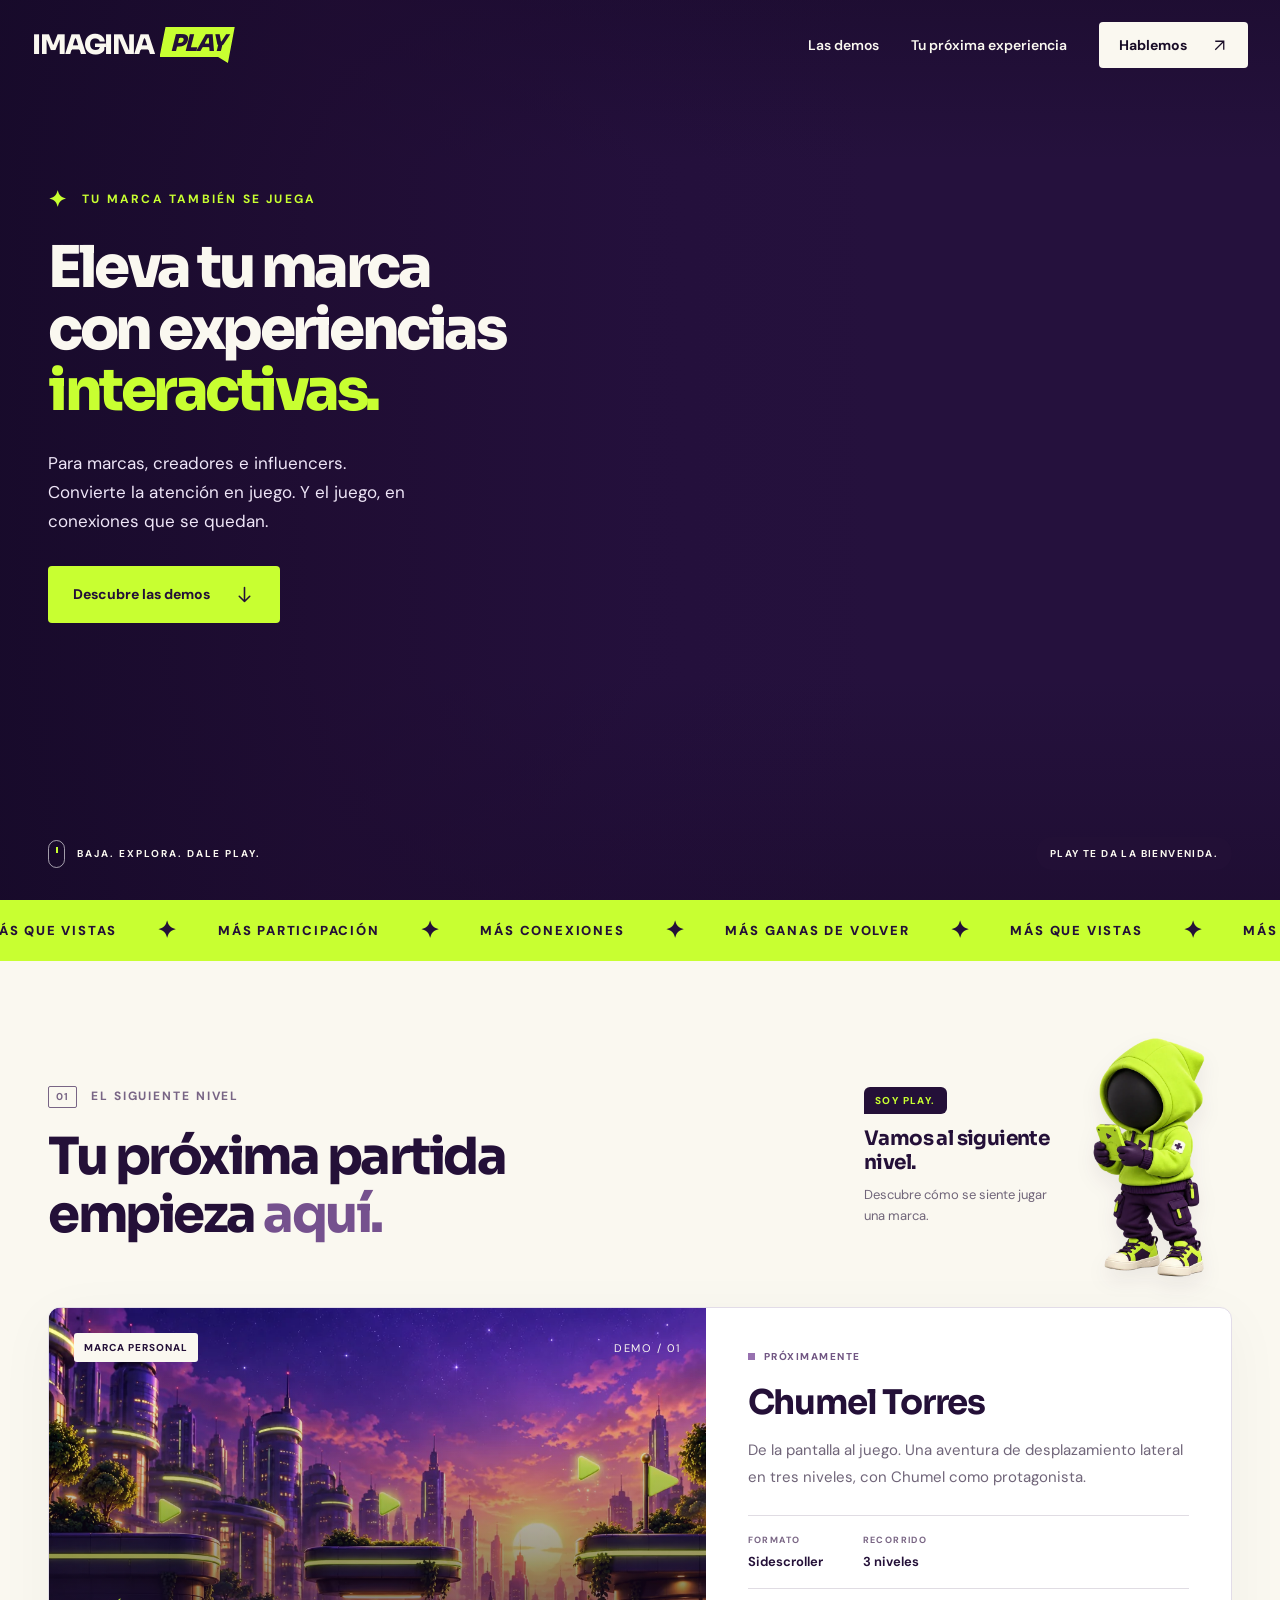
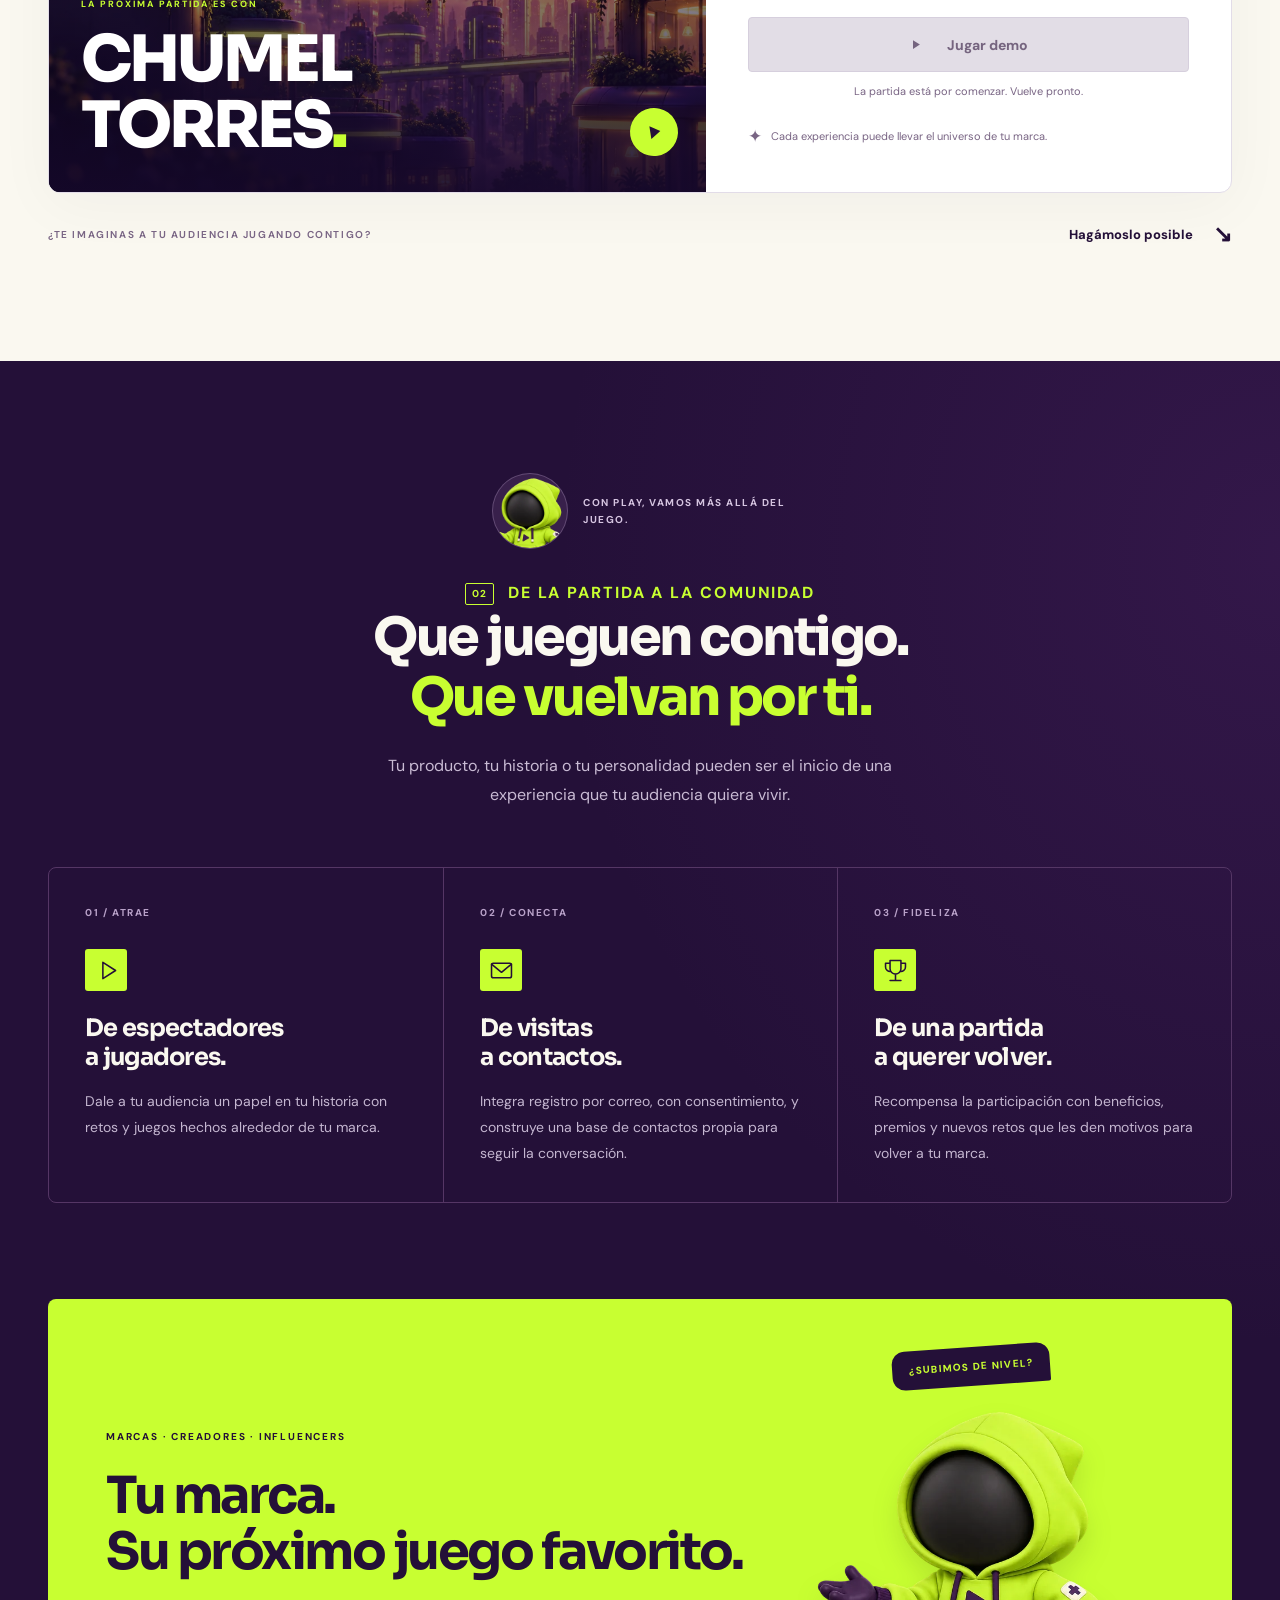
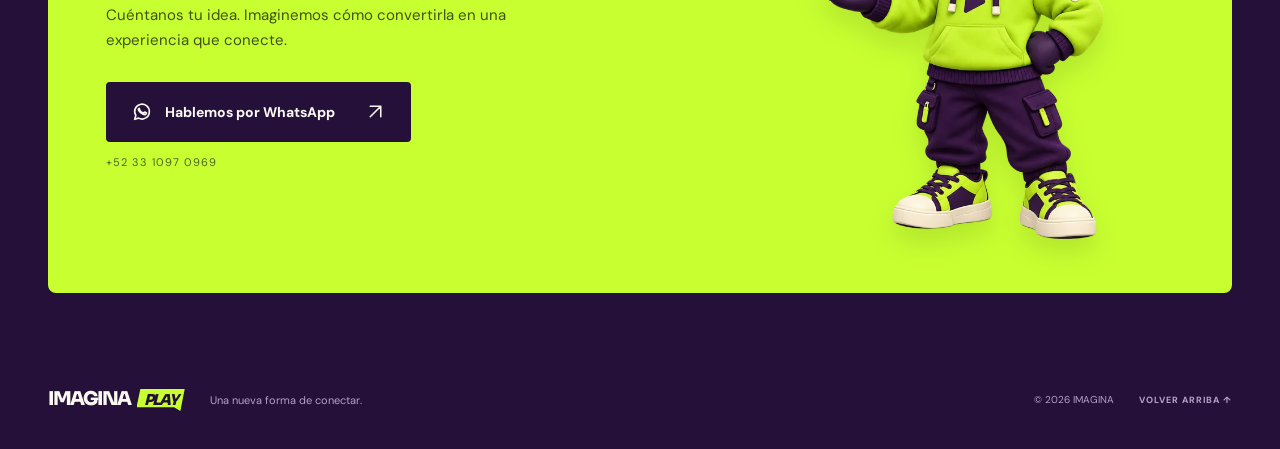
==== index.html @ 3ae501b5 "Publicar landing de IMAGINA PLAY con Play Publica la landing responsive con Play, portada 3D, demo d" ====
<!doctype html>
<html lang="es-MX">
<head>
  <meta charset="utf-8"><meta name="viewport" content="width=device-width, initial-scale=1">
  <meta name="theme-color" content="#241038">
  <meta name="description" content="Eleva tu marca con experiencias interactivas. Videojuegos para marcas, creadores e influencers que convierten la atención en participación y comunidad.">
  <meta property="og:title" content="IMAGINA PLAY — Tu marca también se juega">
  <meta property="og:description" content="Experiencias interactivas para marcas, creadores e influencers. Descubre las demos y lleva tu próxima idea al juego.">
  <meta property="og:type" content="website"><meta property="og:url" content="https://imagina-play.github.io/">
  <meta property="og:locale" content="es_MX"><meta property="og:site_name" content="IMAGINA PLAY">
  <meta property="og:image" content="https://imagina-play.github.io/assets/share-play.jpg">
  <meta property="og:image:width" content="1200"><meta property="og:image:height" content="675">
  <meta property="og:image:alt" content="Play te da la bienvenida a IMAGINA PLAY, bajo una consola gigante en una ciudad de formas suaves.">
  <meta name="twitter:card" content="summary_large_image">
  <title>IMAGINA PLAY — Experiencias que conectan</title>
  <link rel="icon" type="image/svg+xml" href="assets/favicon.svg">
  <link rel="stylesheet" href="styles.css">
  <link rel="stylesheet" href="play.css">
  <script src="site-config.js" defer></script><script src="script.js" defer></script>
</head>
<body>
  <a class="skip-link" href="#contenido">Saltar al contenido</a>
  <header class="site-header"><div class="nav-shell">
    <a class="brand" href="#inicio" aria-label="Imagina Play, inicio"><span class="brand-name">IMAGINA</span><span class="brand-play">PLAY</span></a>
    <nav class="desktop-nav" aria-label="Navegación principal"><a href="#demos">Las demos</a><a href="#conexion">Tu próxima experiencia</a></nav>
    <a class="nav-contact whatsapp-link" href="https://wa.me/523310970969" target="_blank" rel="noopener noreferrer">Hablemos <svg viewBox="0 0 24 24" aria-hidden="true"><path d="M6 18 18 6M6 6h12v12"/></svg></a>
    <button class="menu-toggle" aria-label="Abrir menú" aria-expanded="false" aria-controls="mobile-nav"><span></span><span></span></button>
  </div><nav class="mobile-nav" id="mobile-nav" aria-label="Navegación móvil" hidden><a href="#demos">Las demos</a><a href="#conexion">Tu próxima experiencia</a><a class="whatsapp-link" href="https://wa.me/523310970969" target="_blank" rel="noopener noreferrer">Escríbenos por WhatsApp ↗</a></nav></header>
  <main id="contenido">
    <section class="hero" id="inicio" aria-labelledby="hero-title">
      <picture class="hero-art"><source media="(max-width: 600px)" srcset="assets/hero-play-mobile.webp"><img src="assets/hero-play.webp" alt="Play, la mascota de capucha lima y rostro negro mate, te recibe bajo una consola gigante en una ciudad futurista de formas suaves." width="1672" height="941" fetchpriority="high" decoding="async"></picture><div class="hero-shade"></div>
      <div class="hero-content page-width"><p class="eyebrow hero-eyebrow"><span aria-hidden="true">✦</span> TU MARCA TAMBIÉN SE JUEGA</p><h1 id="hero-title">Eleva tu marca <br> con experiencias <br> <span>interactivas.</span></h1><p class="hero-copy">Para marcas, creadores e influencers. <br> Convierte la atención en juego. Y el juego, en conexiones que se quedan.</p><a class="button button-lime" href="#demos">Descubre las demos <svg viewBox="0 0 24 24" aria-hidden="true"><path d="M12 4v16m-6-6 6 6 6-6"/></svg></a></div>
      <div class="hero-bottom page-width"><a class="scroll-cue" href="#demos"><span class="scroll-track" aria-hidden="true"><i></i></span> BAJA. EXPLORA. DALE PLAY.</a><span class="hero-coordinate">PLAY TE DA LA BIENVENIDA.</span></div>
    </section>
    <div class="marquee-strip" aria-hidden="true"><div>MÁS QUE VISTAS <span>✦</span> MÁS PARTICIPACIÓN <span>✦</span> MÁS CONEXIONES <span>✦</span> MÁS GANAS DE VOLVER <span>✦</span> MÁS QUE VISTAS <span>✦</span> MÁS PARTICIPACIÓN</div></div>
    <section class="demos-section section-pad" id="demos" aria-labelledby="demos-title"><div class="page-width">
      <div class="section-intro"><div><p class="eyebrow"><span class="section-number">01</span> EL SIGUIENTE NIVEL</p><h2 id="demos-title">Tu próxima partida<br> empieza <em>aquí.</em></h2></div><div class="play-demo-guide"><div class="play-guide-copy"><span class="play-signature">SOY PLAY.</span><p>Vamos al siguiente nivel.</p><span>Descubre cómo se siente jugar una marca.</span></div><img class="play-gaming" src="assets/play-jugando.webp" alt="Play jugando con su consola portátil." width="600" height="800" loading="lazy" decoding="async"></div></div>
      <article class="demo-feature"><div class="demo-cover"><img src="assets/demo-world.webp" alt="Plataformas de bordes redondeados sobre una ciudad futurista. Portada conceptual, no captura del juego." width="1200" height="800" loading="lazy" decoding="async"><div class="cover-shade"></div><div class="cover-top"><span class="pill">MARCA PERSONAL</span><span class="cover-index">DEMO / 01</span></div><div class="cover-title"><span>LA PRÓXIMA PARTIDA ES CON</span><strong>CHUMEL<br> TORRES<span class="lime-period">.</span></strong></div><span class="cover-badge" aria-hidden="true"><svg viewBox="0 0 24 24"><path d="m8 5 11 7-11 7Z"/></svg></span></div>
        <div class="demo-info"><div class="demo-status"><span class="status-square"></span><span id="demo-status-label">PRÓXIMAMENTE</span></div><h3>Chumel Torres</h3><p class="demo-description">De la pantalla al juego. Una aventura de desplazamiento lateral en tres niveles, con Chumel como protagonista.</p><dl class="game-facts"><div><dt>FORMATO</dt><dd>Sidescroller</dd></div><div><dt>RECORRIDO</dt><dd>3 niveles</dd></div></dl><button class="button button-dark demo-play" id="play-chumel" type="button" disabled aria-describedby="demo-availability"><svg viewBox="0 0 24 24" aria-hidden="true"><path d="m8 5 11 7-11 7Z"/></svg><span>Jugar demo</span></button><p class="demo-availability" id="demo-availability">La partida está por comenzar. Vuelve pronto.</p><div class="demo-footnote"><span aria-hidden="true">✦</span> Cada experiencia puede llevar el universo de tu marca.</div></div>
      </article>
      <div class="demo-after"><span>¿TE IMAGINAS A TU AUDIENCIA JUGANDO CONTIGO?</span><a href="#conexion">Hagámoslo posible <span aria-hidden="true">↘</span></a></div>
    </div></section>
    <section class="connection-section section-pad" id="conexion" aria-labelledby="connection-title"><div class="page-width">
      <div class="connection-heading"><div class="play-community"><span class="play-avatar"><img src="assets/play-presentando.webp" alt="Play, tu compañero de juego." width="600" height="800" loading="lazy" decoding="async"></span><span>CON PLAY, VAMOS MÁS ALLÁ DEL JUEGO.</span></div><p class="eyebrow"><span class="section-number">02</span> DE LA PARTIDA A LA COMUNIDAD</p><h2 id="connection-title">Que jueguen contigo.<br> <span>Que vuelvan por ti.</span></h2><p>Tu producto, tu historia o tu personalidad pueden ser el inicio de una experiencia que tu audiencia quiera vivir.</p></div>
      <div class="benefits">
        <article><span class="benefit-index">01 / ATRAE</span><div class="benefit-icon" aria-hidden="true"><svg viewBox="0 0 32 32"><path d="m12 7 14 9-14 9Z"/></svg></div><h3>De espectadores<br> a jugadores.</h3><p>Dale a tu audiencia un papel en tu historia con retos y juegos hechos alrededor de tu marca.</p></article>
        <article><span class="benefit-index">02 / CONECTA</span><div class="benefit-icon" aria-hidden="true"><svg viewBox="0 0 32 32"><rect x="5" y="8" width="22" height="16" rx="2"/><path d="m5 9 11 9L27 9"/></svg></div><h3>De visitas<br> a contactos.</h3><p>Integra registro por correo, con consentimiento, y construye una base de contactos propia para seguir la conversación.</p></article>
        <article><span class="benefit-index">03 / FIDELIZA</span><div class="benefit-icon" aria-hidden="true"><svg viewBox="0 0 32 32"><path d="M10 5h12v9a6 6 0 0 1-12 0ZM10 8H5v4a5 5 0 0 0 6 5M22 8h5v4a5 5 0 0 1-6 5M16 20v7M10 27h12"/></svg></div><h3>De una partida<br> a querer volver.</h3><p>Recompensa la participación con beneficios, premios y nuevos retos que les den motivos para volver a tu marca.</p></article>
      </div>
      <div class="contact-panel"><div class="contact-copy"><p class="eyebrow">MARCAS · CREADORES · INFLUENCERS</p><h2>Tu marca.<br> Su próximo <em>juego favorito.</em></h2><p>Cuéntanos tu idea. Imaginemos cómo convertirla en una experiencia que conecte.</p><a class="button button-dark whatsapp-link contact-cta" href="https://wa.me/523310970969" target="_blank" rel="noopener noreferrer"><svg viewBox="0 0 24 24" aria-hidden="true"><path d="M20 11.6a8 8 0 0 1-11.7 7.1L4 20l1.3-4.2A8 8 0 1 1 20 11.6Z"/><path d="M9 8c.5 3 2 4.5 5 5l1-1 2 1c-.5 2-2 2.5-4.5 1S8 11 8 9Z"/></svg>Hablemos por WhatsApp<svg viewBox="0 0 24 24" aria-hidden="true"><path d="M6 18 18 6M6 6h12v12"/></svg></a><span class="contact-number">+52 33 1097 0969</span></div><div class="contact-graphic"><span class="play-invitation">¿SUBIMOS DE NIVEL?</span><img src="assets/play-presentando.webp" alt="Play te invita a crear tu próxima experiencia interactiva." width="600" height="800" loading="lazy" decoding="async"></div></div>
    </div></section>
  </main>
  <footer class="site-footer page-width"><a class="brand" href="#inicio" aria-label="Imagina Play, volver al inicio"><span class="brand-name">IMAGINA</span><span class="brand-play">PLAY</span></a><p>Una nueva forma de conectar.</p><span>© <span id="year">2026</span> IMAGINA</span><a href="#inicio" class="back-top">VOLVER ARRIBA ↑</a></footer>
  <dialog class="game-dialog" id="game-dialog" aria-labelledby="game-title"><div class="game-dialog-header"><div><span class="eyebrow">IMAGINA PLAY / DEMO</span><h2 id="game-title">Chumel Torres</h2></div><button class="dialog-close" type="button" aria-label="Cerrar juego">×</button></div><div class="game-frame-wrap" id="game-frame-wrap"></div><p class="game-dialog-note">Los controles e instrucciones se muestran dentro del juego.</p></dialog>
</body></html>
---- styles.css ----
@font-face{font-family:Display;src:url('assets/display-latin.woff2') format('woff2');font-weight:100 800;font-display:swap}
@font-face{font-family:Body;src:url('assets/body-latin.woff2') format('woff2');font-weight:100 900;font-display:swap}
:root{--lime:#c8ff31;--violet:#241038;--ink:#190d27;--cream:#faf8f0;--muted:#706579;--line:#e0dce3;--display:Display,'Arial Black',sans-serif;--body:Body,Arial,sans-serif}
*,*::before,*::after{box-sizing:border-box}html{scroll-padding-top:40px}body{margin:0;background:var(--violet);color:var(--cream);font-family:var(--body);font-size:16px;-webkit-font-smoothing:antialiased}button,a{-webkit-tap-highlight-color:transparent;touch-action:manipulation}button{font:inherit;cursor:pointer}a{color:inherit;text-decoration:none}img{display:block;max-width:100%}svg{display:block}button:focus-visible,a:focus-visible{outline:3px solid #ae79ff;outline-offset:5px}::selection{background:var(--lime);color:var(--violet)}[hidden]{display:none!important}.page-width{width:min(1312px,calc(100% - 96px));margin-inline:auto}.section-pad{padding:112px 0}.skip-link{position:fixed;top:8px;left:8px;z-index:1000;background:var(--lime);color:var(--violet);padding:12px;transform:translateY(-200%)}.skip-link:focus{transform:translateY(0)}
.site-header{position:absolute;inset:0 0 auto;z-index:20;padding:22px 0}.nav-shell{width:min(1392px,calc(100% - 64px));margin:auto;display:flex;align-items:center;justify-content:space-between;gap:32px}.brand{display:inline-flex;align-items:center;gap:6px;font-family:var(--display);font-weight:900;white-space:nowrap;line-height:1}.brand-name{font-size:27px;letter-spacing:-1.5px}.brand-play{display:inline-block;background:var(--lime);color:var(--violet);font-size:23px;padding:5px 10px 8px;clip-path:polygon(8% 0,100% 0,91% 100%,78% 83%,0 83%);font-style:italic;letter-spacing:-1.2px}.desktop-nav{display:flex;gap:32px;margin-left:auto;font-weight:600;font-size:14px}.desktop-nav a{padding:12px 0;transition:color .2s}.desktop-nav a:hover{color:var(--lime)}.nav-contact{display:flex;gap:24px;align-items:center;background:var(--cream);color:var(--ink);padding:14px 20px;border-radius:4px;font-weight:700;font-size:14px;transition:background .2s}.nav-contact:hover{background:var(--lime)}.nav-contact svg{width:17px;height:17px;fill:none;stroke:currentColor;stroke-width:1.8}.menu-toggle{display:none;border:0;background:transparent;color:var(--cream);width:44px;height:44px;padding:10px}.menu-toggle span{display:block;background:currentColor;height:2px;margin:6px 0}.mobile-nav{background:var(--ink);padding:16px 24px;position:absolute;left:0;right:0;top:80px;border-bottom:1px solid #5b406d}.mobile-nav a{display:block;padding:16px;font-weight:600}
.hero{min-height:790px;height:100svh;max-height:1100px;position:relative;overflow:hidden;isolation:isolate;background:#25113d}.hero-art,.hero-art img,.hero-shade{position:absolute;inset:0;width:100%;height:100%}.hero-art{z-index:-3}.hero-art img{object-fit:cover;object-position:65% 57%}.hero-shade{z-index:-2;background:linear-gradient(90deg,rgba(23,10,42,.88) 0%,rgba(30,12,49,.76) 25%,rgba(32,12,56,.3) 47%,transparent 72%),linear-gradient(0deg,rgba(22,9,36,.7),transparent 26%,transparent 83%,rgba(20,8,35,.38))}.hero-content{padding-top:clamp(162px,21vh,235px);padding-bottom:150px}.eyebrow{font-size:12px;line-height:1.6;letter-spacing:1.9px;font-weight:700;text-transform:uppercase;display:flex;gap:14px;align-items:center;margin:0 0 26px}.hero-eyebrow{color:var(--lime);letter-spacing:2.2px}.hero-eyebrow>span{font-size:22px;line-height:1}.hero h1{font-family:var(--display);font-weight:800;font-size:clamp(48px,4.5vw,76px);line-height:1.07;letter-spacing:-3.5px;margin:0;max-width:780px}.hero h1 span{color:var(--lime)}.hero-copy{font-size:17px;line-height:1.7;font-weight:400;color:#eee5f7;max-width:445px;margin:27px 0 30px}.button{display:inline-flex;align-items:center;justify-content:center;gap:24px;min-height:55px;padding:17px 24px;border:1px solid transparent;border-radius:4px;font-weight:750;font-size:14px;transition:transform .2s,background .2s,box-shadow .2s}.button svg{width:21px;height:21px;fill:none;stroke:currentColor;stroke-width:1.8;stroke-linecap:round;stroke-linejoin:round}.button:hover:not(:disabled){transform:translateY(-3px);box-shadow:0 7px 0 rgba(0,0,0,.14)}.button-lime{background:var(--lime);color:var(--violet)}.button-dark{background:var(--violet);color:var(--cream)}.button-dark:hover:not(:disabled){background:#3a1c53}.button:disabled{cursor:not-allowed;background:#e2dde6;color:#75647f;border-color:#d6cfdd}.hero-bottom{position:absolute;left:0;right:0;bottom:30px;display:flex;justify-content:space-between;align-items:center;font-size:10px;font-weight:700;letter-spacing:2px}.scroll-cue{display:flex;align-items:center;gap:12px}.scroll-track{display:inline-block;width:17px;height:28px;border:1px solid #ffffff99;border-radius:10px;position:relative}.scroll-track i{position:absolute;left:7px;top:6px;width:2px;height:6px;background:var(--lime);animation:scroll-down 1.8s infinite}.hero-coordinate{color:#d3bfdc;letter-spacing:2px}.marquee-strip{background:var(--lime);color:var(--violet);overflow:hidden;padding:19px 0;white-space:nowrap;font-size:13px;font-weight:850;letter-spacing:1.8px}.marquee-strip>div{display:flex;align-items:center;gap:40px;width:max-content;transform:translateX(-15px)}.marquee-strip span{font-size:23px;line-height:1}
.demos-section{background:var(--cream);color:var(--violet)}.section-intro{display:flex;justify-content:space-between;align-items:flex-end;gap:40px;margin-bottom:50px}.section-number{border:1px solid currentColor;display:inline-flex;align-items:center;justify-content:center;min-width:29px;height:22px;font-size:10px;letter-spacing:1px;border-radius:2px}.section-intro .eyebrow{margin-bottom:20px;color:#786585}.section-intro h2,.connection-heading h2{font-family:var(--display);font-size:clamp(36px,4vw,58px);font-weight:750;letter-spacing:-2.5px;line-height:1.14;margin:0}.section-intro h2 em{font-style:normal;color:#75518e}.section-intro>p{font-size:16px;line-height:1.7;color:var(--muted);margin:0 0 5px;max-width:320px}.demo-feature{display:grid;grid-template-columns:1.25fr 1fr;border:1px solid #e2dce8;background:white;border-radius:12px;overflow:hidden;box-shadow:0 12px 60px #2410380a}.demo-cover{position:relative;min-height:460px;background:#25103b;overflow:hidden;isolation:isolate}.demo-cover>img,.cover-shade{position:absolute;width:100%;height:100%;inset:0;object-fit:cover;z-index:-2;transition:transform .7s}.demo-feature:hover .demo-cover>img{transform:scale(1.035)}.cover-shade{background:linear-gradient(0deg,#15082af0,transparent 88%);z-index:-1}.cover-top{display:flex;justify-content:space-between;align-items:center;gap:16px;padding:25px}.pill{font-size:10px;font-weight:800;letter-spacing:1px;padding:8px 10px;border-radius:3px;background:var(--cream);color:var(--violet)}.cover-index{font-size:11px;letter-spacing:1.5px;color:var(--cream)}.cover-title{position:absolute;left:32px;bottom:33px}.cover-title>span{font-size:9px;letter-spacing:2px;font-weight:750;color:var(--lime)}.cover-title strong{display:block;margin-top:15px;font-family:var(--display);font-size:clamp(46px,5vw,70px);line-height:1.03;letter-spacing:-3px;font-weight:850;color:white}.lime-period{color:var(--lime)}.cover-badge{position:absolute;right:28px;bottom:36px;background:var(--lime);width:48px;height:48px;display:grid;place-items:center;border-radius:50%;transform:rotate(-9deg);color:var(--violet)}.cover-badge svg{width:22px;height:22px;fill:currentColor}.demo-info{padding:42px;display:flex;flex-direction:column;justify-content:center}.demo-status{display:flex;gap:9px;align-items:center;font-size:10px;letter-spacing:1.5px;font-weight:800;color:#715683}.status-square{width:7px;height:7px;background:#9771b0}.demo-status.is-ready .status-square{background:#6b9e09}.demo-info h3{font-family:var(--display);font-size:34px;letter-spacing:-1.2px;line-height:1.15;margin:20px 0 15px}.demo-description{color:var(--muted);font-size:15px;line-height:1.8;margin:0 0 24px}.game-facts{display:flex;gap:40px;margin:0 0 28px;padding:18px 0;border-top:1px solid var(--line);border-bottom:1px solid var(--line)}.game-facts dt{font-size:9px;letter-spacing:1.4px;color:#796584;font-weight:700;margin-bottom:7px}.game-facts dd{margin:0;font-size:13px;font-weight:650}.demo-play{align-self:stretch}.demo-play svg{fill:currentColor;stroke:none;width:15px;height:15px}.demo-availability{text-align:center;color:#796584;font-size:11px;margin:12px 0 0}.demo-footnote{display:flex;gap:9px;align-items:center;font-size:11px;color:#796584;line-height:1.6;margin-top:25px}.demo-footnote>span{font-size:17px}.demo-after{display:flex;justify-content:space-between;align-items:center;margin-top:26px;gap:20px}.demo-after>span{font-size:10px;letter-spacing:1.6px;color:#796584;font-weight:650}.demo-after>a{font-size:13px;font-weight:750;display:flex;gap:20px;align-items:center}.demo-after>a>span{font-size:23px}
.connection-section{background:var(--violet);background-image:radial-gradient(ellipse at 100% 12%,#74369430,transparent 40%);padding-bottom:64px}.connection-heading{max-width:850px;margin:0 auto 58px;text-align:center}.connection-heading .eyebrow{justify-content:center;color:var(--lime)}.connection-heading h2{font-size:clamp(38px,4.1vw,60px)}.connection-heading h2>span{color:var(--lime)}.connection-heading>p{font-size:16px;line-height:1.8;color:#c9bbd4;max-width:550px;margin:24px auto 0}.benefits{display:grid;grid-template-columns:repeat(3,1fr);border:1px solid #553665;border-radius:8px;margin-bottom:96px}.benefits article{padding:32px 36px 35px;position:relative}.benefits article+article{border-left:1px solid #553665}.benefit-index{font-size:10px;font-weight:700;letter-spacing:1.6px;color:#b9a2c9}.benefit-icon{height:42px;width:42px;background:var(--lime);color:var(--violet);display:grid;place-items:center;margin:28px 0 23px;border-radius:3px}.benefit-icon svg{height:29px;width:29px;fill:none;stroke:currentColor;stroke-width:1.7;stroke-linejoin:round;stroke-linecap:round}.benefits h3{font-family:var(--display);font-size:24px;line-height:1.2;letter-spacing:-.7px;margin:0 0 17px}.benefits p{color:#c4b6d0;font-size:14px;line-height:1.85;margin:0}.contact-panel{display:grid;grid-template-columns:1.4fr .7fr;gap:30px;align-items:center;background:var(--lime);color:var(--violet);padding:58px 58px 50px;border-radius:8px;overflow:hidden}.contact-copy .eyebrow{font-size:10px;letter-spacing:1.8px;margin-bottom:23px}.contact-copy h2{font-family:var(--display);font-size:clamp(38px,4vw,57px);letter-spacing:-2.5px;line-height:1.1;margin:0}.contact-copy h2 em{font-style:normal}.contact-copy>p:not(.eyebrow){max-width:400px;font-size:15px;line-height:1.7;margin:22px 0 28px;color:#405217}.contact-cta{gap:12px;min-height:60px}.contact-cta>svg:first-child{width:22px;height:22px}.contact-cta>svg:last-child{margin-left:18px}.contact-number{display:block;font-size:11px;letter-spacing:1px;margin-top:13px;color:#506321}.contact-graphic{display:flex;flex-direction:column;justify-content:center;align-items:center;gap:32px;transform:rotate(-7deg)}.big-play{display:block;font-family:var(--display);font-size:clamp(44px,5.4vw,85px);line-height:1;letter-spacing:-5px;font-weight:850;background:var(--violet);color:var(--lime);padding:30px 24px 44px;clip-path:polygon(7% 0,100% 0,91% 100%,79% 83%,0 83%);font-style:italic;white-space:nowrap}.big-play>span{display:block;text-align:right;font-size:52px;font-weight:400;line-height:.7;margin:12px 10px 0 0}.contact-tag{font-size:10px;letter-spacing:2px;line-height:1.8;font-weight:750;text-align:center}.site-footer{display:flex;align-items:center;gap:25px;padding:32px 0 38px;color:#b8a0c7}.site-footer .brand-name{font-size:19px;color:var(--cream)}.site-footer .brand-play{font-size:15px;padding:3px 7px 4px}.site-footer p{font-size:11px;margin:0 auto 0 0}.site-footer>span{font-size:10px}.back-top{font-size:9px;font-weight:750;letter-spacing:1px}
.game-dialog{padding:0;width:min(1100px,95vw);max-height:95svh;border:1px solid #755a86;border-radius:12px;background:var(--violet);color:var(--cream);box-shadow:0 25px 150px #0009}.game-dialog::backdrop{background:#130820e8;backdrop-filter:blur(7px)}.game-dialog-header{display:flex;align-items:center;justify-content:space-between;padding:18px 24px;gap:25px}.game-dialog-header .eyebrow{font-size:9px;margin:0 0 4px;color:var(--lime)}.game-dialog-header h2{font-family:var(--display);font-size:22px;margin:0}.dialog-close{width:44px;height:44px;border:1px solid #725185;border-radius:5px;background:transparent;color:white;font-size:32px}.game-frame-wrap{aspect-ratio:16/9;background:#0c0712}.game-frame-wrap iframe{width:100%;height:100%;border:0;display:block}.game-dialog-note{font-size:12px;padding:0 24px;color:#c6b2d2}.game-loading{padding:28px;font-size:14px;color:#d4c1df}.game-error{padding:30px;line-height:1.8}
@keyframes scroll-down{0%,100%{transform:translateY(0);opacity:.5}50%{transform:translateY(7px);opacity:1}}
@media(min-width:1600px){.hero-content{padding-top:24vh}.hero h1{font-size:80px}}
@media(max-width:1100px){.page-width{width:calc(100% - 64px)}.hero{min-height:740px}.hero h1{font-size:60px;letter-spacing:-2.8px}.hero-shade{background:linear-gradient(90deg,#1c0c32e8,#1c0c3290 45%,transparent 85%),linear-gradient(0deg,#170925a0,transparent 40%)}.hero-copy{max-width:370px}.demo-info{padding:30px}.demo-cover{min-height:450px}.cover-title{left:25px}.cover-title strong{font-size:54px}.section-pad{padding:85px 0}.benefits article{padding:27px}.contact-panel{padding:44px}.contact-copy h2{font-size:43px}.big-play{font-size:60px}.site-footer{flex-wrap:wrap}}
@media(max-width:800px){.desktop-nav{display:none}.nav-shell{width:calc(100% - 40px);gap:16px}.nav-contact{margin-left:auto;padding:12px 15px;gap:14px}.menu-toggle{display:block}.page-width{width:calc(100% - 40px)}.hero{height:850px;min-height:850px;max-height:none}.hero-art{top:240px;height:610px;inset-inline:0}.hero-art img{object-position:68% 60%}.hero-shade{background:linear-gradient(180deg,#25113d 0%,#25113d 23%,#25113d00 69%,#17092595 100%)}.hero-content{padding-top:128px}.hero h1{font-size:clamp(39px,7vw,60px);line-height:1.08;letter-spacing:-2.1px;max-width:580px}.hero h1 br:nth-child(1){display:none}.hero-copy{font-size:15px;max-width:360px;line-height:1.6;margin:20px 0 24px}.hero-copy br{display:none}.hero-eyebrow{font-size:9px;letter-spacing:1.4px;margin-bottom:17px;gap:8px}.hero-bottom{bottom:24px}.hero-coordinate{display:none}.button{font-size:13px;min-height:52px;padding:15px 19px}.hero .button{box-shadow:0 4px 24px #24103880}.section-intro{gap:25px;margin-bottom:35px}.section-intro>p{font-size:14px;max-width:240px}.section-intro h2{font-size:40px;letter-spacing:-1.8px}.demo-feature{grid-template-columns:1fr}.demo-cover{min-height:390px}.demo-info{padding:30px}.demo-description{max-width:550px}.demo-info h3{font-size:30px;margin:16px 0 14px}.game-facts{gap:60px}.demo-footnote{margin-top:20px}.demo-after>span{max-width:220px;line-height:1.8}.benefits{grid-template-columns:1fr;margin-bottom:60px}.benefits article+article{border-left:0;border-top:1px solid #553665}.benefits article{padding:30px;display:grid;grid-template-columns:52px 1fr;column-gap:25px}.benefit-index{grid-column:1/-1;margin-bottom:23px}.benefit-icon{margin:0;grid-row:2/4}.benefits h3{font-size:25px;grid-column:2}.benefits h3 br{display:none}.benefits p{grid-column:2;max-width:550px}.contact-panel{padding:40px;grid-template-columns:1fr}.contact-graphic{display:none}.contact-copy h2{max-width:500px;font-size:48px}.contact-copy p{max-width:430px}.connection-heading h2{font-size:43px;letter-spacing:-1.9px}.connection-heading>p{font-size:15px}.section-pad{padding:70px 0}.site-footer p{display:none}.site-footer>span{margin-left:auto}.site-footer{padding:26px 0}.connection-section{padding-bottom:24px}}
@media(max-width:480px){.site-header{padding:20px 0}.brand-name{font-size:22px;letter-spacing:-1px}.brand-play{font-size:18px;padding:4px 7px 5px}.nav-contact{font-size:11px;padding:11px 12px;gap:10px}.nav-contact svg{width:14px}.nav-shell{gap:8px}.menu-toggle{width:35px;padding:7px}.hero{min-height:850px;height:calc(100svh + 40px);max-height:1000px}.hero-content{padding-top:122px}.hero h1{font-size:clamp(30px,9.5vw,43px);letter-spacing:-1.7px;max-width:370px}.hero h1 br:nth-child(1){display:initial}.hero-copy{max-width:320px;font-size:14px}.hero-art{top:300px;height:calc(100% - 300px)}.hero-art img{object-position:68% 58%}.hero-shade{background:linear-gradient(180deg,#25113d 0%,#25113d 29%,#25113d50 50%,transparent 66%,#170925a0 100%)}.hero-bottom{font-size:9px;letter-spacing:1.3px}.marquee-strip{padding:15px 0;font-size:11px;letter-spacing:1.5px}.section-intro{display:block}.section-intro h2{font-size:38px}.section-intro>p{margin-top:22px;max-width:none;font-size:14px}.section-intro>p br{display:none}.eyebrow{font-size:9px;letter-spacing:1.5px;gap:10px}.section-number{min-width:24px;font-size:9px;height:20px}.demo-cover{min-height:345px}.cover-top{padding:20px}.cover-title{left:23px;bottom:27px}.cover-title strong{font-size:clamp(42px,14vw,57px)}.cover-title>span{font-size:8px;letter-spacing:1.4px}.cover-badge{right:23px;bottom:27px;width:40px;height:40px}.demo-info{padding:26px}.demo-info h3{font-size:28px}.demo-description{font-size:14px}.game-facts{gap:42px}.demo-after{align-items:flex-start;gap:15px}.demo-after>span{font-size:8px;max-width:170px}.demo-after>a{font-size:11px;gap:10px;white-space:nowrap}.connection-heading h2{font-size:36px;letter-spacing:-1.5px}.connection-heading .eyebrow{letter-spacing:1px;font-size:8px}.connection-heading>p{font-size:14px}.connection-heading{margin-bottom:36px}.benefits article{padding:26px;grid-template-columns:39px 1fr;column-gap:18px}.benefit-icon{width:37px;height:37px}.benefit-icon svg{width:25px}.benefits h3{font-size:21px}.benefits p{font-size:13px;line-height:1.8}.contact-panel{padding:32px 24px}.contact-copy h2{font-size:40px;letter-spacing:-1.7px}.contact-copy .eyebrow{font-size:8px;letter-spacing:1px}.contact-copy>p:not(.eyebrow){font-size:14px}.contact-cta{width:100%;font-size:12px;gap:10px;padding:15px 12px}.contact-cta>svg:last-child{margin-left:0;width:17px}.contact-cta>svg:first-child{width:19px}.site-footer{gap:17px}.site-footer>span{font-size:9px}.back-top{display:block;flex-basis:100%;text-align:center;font-size:8px;margin-top:8px}.game-dialog-header{padding:14px}.game-frame-wrap{aspect-ratio:9/14;max-height:70svh}}
@media(prefers-reduced-motion:reduce){html{scroll-behavior:auto}*,*::before,*::after{animation:none!important;transition:none!important}}

@media(max-width:360px){.nav-contact{display:none}.menu-toggle{margin-left:auto}.contact-cta{flex-wrap:wrap}.contact-cta>svg:last-child{display:none}.connection-heading h2{font-size:30px}.contact-copy h2{font-size:35px}.benefits article{padding:22px 18px}.demo-info{padding:23px}.game-facts{gap:26px}.demo-after{flex-direction:column}}

.game-frame-wrap{position:relative}.game-loading{position:absolute;inset:0;margin:0;background:#0c0712;z-index:1}@media(max-width:360px){.cover-badge{display:none}}
---- play.css ----
/* Play acompaña las tres etapas de la landing. Assets WebP con alfa. */
.hero-art img{object-position:70% 54%}
.hero-shade{background:linear-gradient(90deg,#170a2aee 0%,#1e0c31c7 26%,#200c3840 50%,transparent 69%),linear-gradient(0deg,#16092466,transparent 25%,transparent 82%,#14082366)}
.hero-coordinate{color:var(--cream);background:#24103890;padding:10px 14px;border-radius:30px;letter-spacing:1.4px}
.section-intro{align-items:center}
.play-demo-guide{display:flex;align-items:center;justify-content:flex-end;gap:4px;flex:0 0 390px;margin:-40px -12px -24px 0}
.play-guide-copy{width:190px;position:relative;z-index:1}
.play-signature{display:inline-block;background:var(--violet);color:var(--lime);padding:7px 11px;border-radius:6px 6px 6px 0;font-size:10px;font-weight:800;letter-spacing:1.4px}
.play-guide-copy p{font-family:var(--display);font-size:20px;font-weight:700;line-height:1.2;letter-spacing:-.6px;margin:13px 0 10px}
.play-guide-copy>span:last-child{display:block;font-size:13px;line-height:1.6;color:var(--muted)}
.play-gaming{width:186px;height:248px;object-fit:contain;filter:drop-shadow(0 10px 10px #24103812)}
.play-community{display:flex;align-items:center;justify-content:center;gap:15px;margin:0 0 30px}
.play-community>span:last-child{font-size:10px;font-weight:700;letter-spacing:1.5px;max-width:205px;text-align:left;line-height:1.7;color:#d6c5e1}
.play-avatar{display:block;position:relative;width:76px;height:76px;border:1px solid #b9a2c955;border-radius:50%;overflow:hidden;background:#38204b;flex-shrink:0}
.play-avatar img{position:absolute;width:106px;max-width:none;height:auto;top:0;left:-21px}
.contact-panel{grid-template-columns:1.35fr .85fr;gap:20px;position:relative;padding-top:48px;padding-bottom:42px}
.contact-copy{position:relative;z-index:1}
.contact-graphic{display:flex;align-self:end;transform:none;gap:0;position:relative;min-width:0}
.contact-graphic img{width:min(100%,340px);height:auto;filter:drop-shadow(0 14px 12px #40521724)}
.play-invitation{display:inline-block;align-self:center;background:var(--violet);color:var(--lime);border-radius:13px 13px 2px 13px;padding:13px 17px;white-space:nowrap;font-size:10px;letter-spacing:1.3px;font-weight:800;transform:rotate(-4deg);margin:0 0 12px}
@media(min-width:801px) and (max-width:1100px){
 .play-demo-guide{flex-basis:315px;margin-right:-10px}
 .play-gaming{width:156px;height:208px}
 .play-guide-copy{width:153px}
 .play-guide-copy p{font-size:18px}
 .contact-panel{padding-inline:38px}
 .contact-copy h2{font-size:40px}
 .contact-graphic img{width:260px}
}
@media(max-width:800px){
 .hero-art img{object-position:77% 58%}
 .hero-shade{background:linear-gradient(180deg,#25113d 0%,#25113d 22%,#25113d00 67%,#17092580 100%)}
 .section-intro{display:grid;grid-template-columns:1fr auto;gap:15px}
 .play-demo-guide{flex-basis:auto;gap:0;margin:-20px -8px -15px 0;width:230px}
 .play-gaming{width:124px;height:166px}
 .play-guide-copy{width:106px}
 .play-guide-copy p{font-size:16px;letter-spacing:-.3px}
 .play-guide-copy>span:last-child{font-size:11px}
 .play-signature{font-size:9px;padding:6px 8px}
 .contact-panel{grid-template-columns:1fr .65fr;padding:38px 30px;gap:5px}
 .contact-copy h2{font-size:38px}
 .contact-graphic{display:flex;margin-right:-15px}
 .contact-graphic img{width:230px;max-width:none}
 .play-invitation{font-size:8px;letter-spacing:.8px;padding:11px}
 .contact-cta{gap:9px;padding-inline:14px;font-size:12px}
 .contact-cta>svg:last-child{margin-left:0}
}
@media(max-width:600px){
 .hero-art img{object-position:78% 58%}
 .hero-shade{background:linear-gradient(180deg,#25113d 0%,#25113d 29%,#25113d50 49%,transparent 68%,#17092580 100%)}
 .section-intro{grid-template-columns:1fr;gap:24px;margin-bottom:25px}
 .play-demo-guide{width:100%;justify-content:flex-start;gap:25px;margin:0;flex-direction:row-reverse}
 .play-gaming{width:122px;height:163px}
 .play-guide-copy{width:auto;max-width:190px;flex:1}
 .play-guide-copy p{font-size:20px;max-width:190px}
 .play-guide-copy>span:last-child{font-size:13px}
 .play-signature{font-size:9px}
 .play-community{gap:12px;margin-bottom:24px}
 .play-community>span:last-child{font-size:9px;letter-spacing:1px;max-width:180px}
 .play-avatar{width:65px;height:65px}
 .play-avatar img{width:93px;left:-19px}
 .contact-panel{display:flex;flex-direction:column;padding:32px 24px 18px;gap:25px}
 .contact-copy{width:100%}
 .contact-copy h2{font-size:40px}
 .contact-graphic{align-self:center;width:100%;margin:0;flex-direction:row;justify-content:center;align-items:center;gap:0}
 .contact-graphic img{width:174px;max-width:65%;flex-shrink:0;order:1}
 .play-invitation{font-size:9px;letter-spacing:.5px;padding:12px;white-space:normal;line-height:1.6;width:105px;order:0}
}
@media(max-width:360px){
 .play-demo-guide{gap:15px}
 .play-gaming{width:99px;height:132px}
 .play-guide-copy p{font-size:18px}
 .play-guide-copy>span:last-child{font-size:12px}
 .contact-copy h2{font-size:35px}
 .contact-graphic img{width:145px}
 .play-invitation{padding:10px;font-size:8px;width:90px}
}
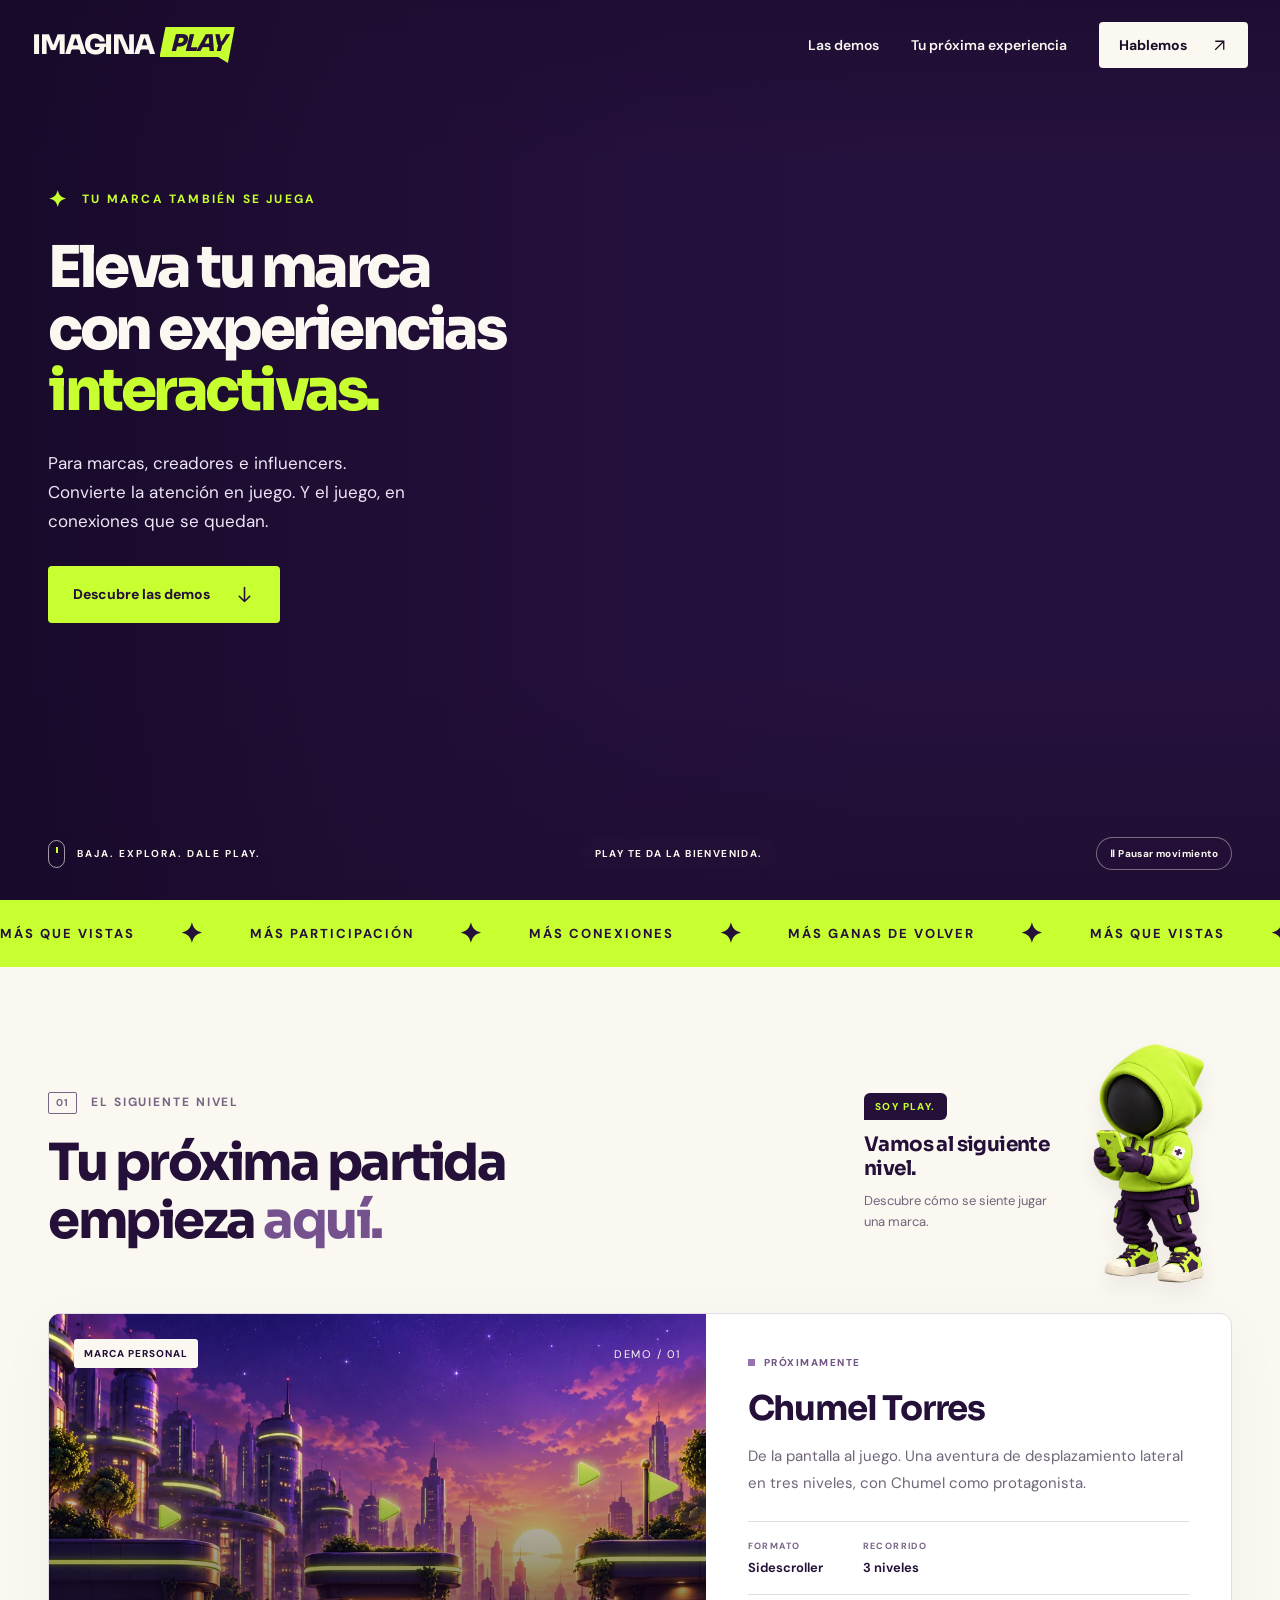
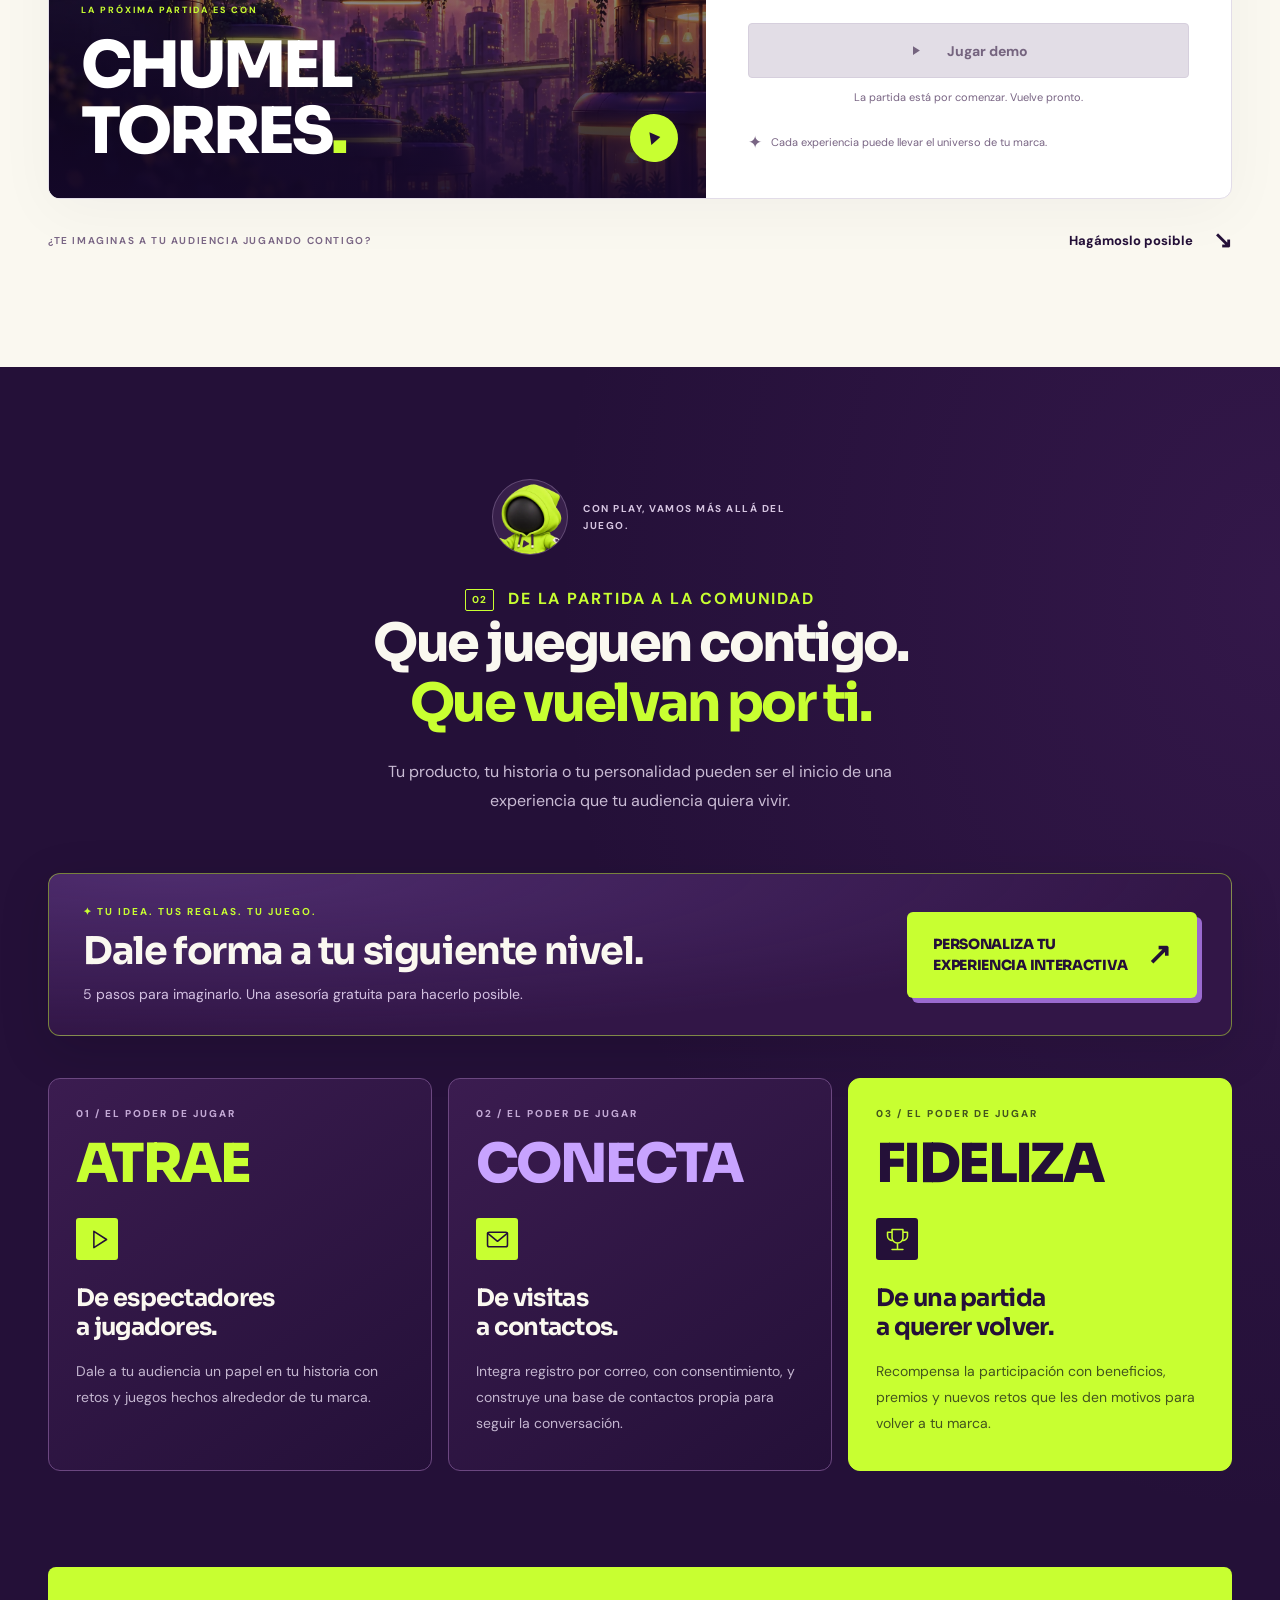
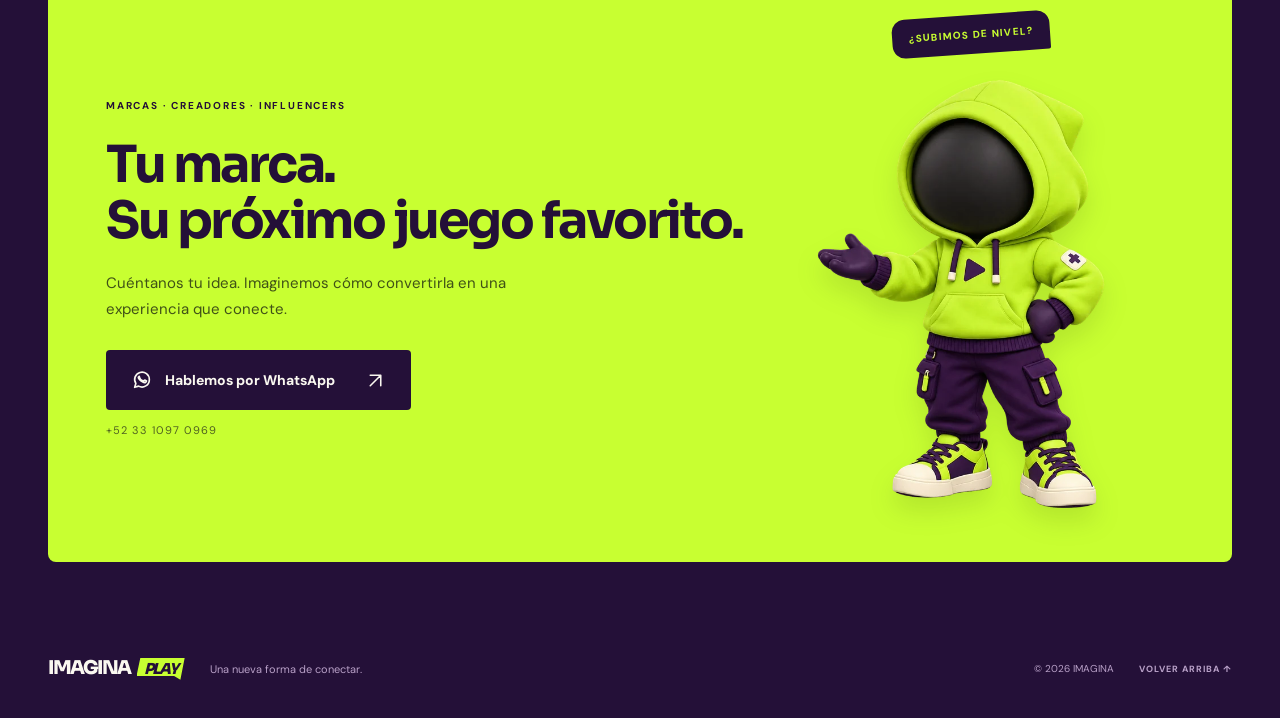
==== commit 07eca8e8: "Animar el hero y añadir personalizador con envío por WhatsApp Integra videos optimizados para escrit" ====
--- a/index.html
+++ b/index.html
@@ -1,55 +1,64 @@
-<!doctype html>
-<html lang="es-MX">
-<head>
-  <meta charset="utf-8"><meta name="viewport" content="width=device-width, initial-scale=1">
-  <meta name="theme-color" content="#241038">
-  <meta name="description" content="Eleva tu marca con experiencias interactivas. Videojuegos para marcas, creadores e influencers que convierten la atención en participación y comunidad.">
-  <meta property="og:title" content="IMAGINA PLAY — Tu marca también se juega">
-  <meta property="og:description" content="Experiencias interactivas para marcas, creadores e influencers. Descubre las demos y lleva tu próxima idea al juego.">
-  <meta property="og:type" content="website"><meta property="og:url" content="https://imagina-play.github.io/">
-  <meta property="og:locale" content="es_MX"><meta property="og:site_name" content="IMAGINA PLAY">
-  <meta property="og:image" content="https://imagina-play.github.io/assets/share-play.jpg">
-  <meta property="og:image:width" content="1200"><meta property="og:image:height" content="675">
-  <meta property="og:image:alt" content="Play te da la bienvenida a IMAGINA PLAY, bajo una consola gigante en una ciudad de formas suaves.">
-  <meta name="twitter:card" content="summary_large_image">
-  <title>IMAGINA PLAY — Experiencias que conectan</title>
-  <link rel="icon" type="image/svg+xml" href="assets/favicon.svg">
-  <link rel="stylesheet" href="styles.css">
-  <link rel="stylesheet" href="play.css">
-  <script src="site-config.js" defer></script><script src="script.js" defer></script>
-</head>
-<body>
-  <a class="skip-link" href="#contenido">Saltar al contenido</a>
-  <header class="site-header"><div class="nav-shell">
-    <a class="brand" href="#inicio" aria-label="Imagina Play, inicio"><span class="brand-name">IMAGINA</span><span class="brand-play">PLAY</span></a>
-    <nav class="desktop-nav" aria-label="Navegación principal"><a href="#demos">Las demos</a><a href="#conexion">Tu próxima experiencia</a></nav>
-    <a class="nav-contact whatsapp-link" href="https://wa.me/523310970969" target="_blank" rel="noopener noreferrer">Hablemos <svg viewBox="0 0 24 24" aria-hidden="true"><path d="M6 18 18 6M6 6h12v12"/></svg></a>
-    <button class="menu-toggle" aria-label="Abrir menú" aria-expanded="false" aria-controls="mobile-nav"><span></span><span></span></button>
-  </div><nav class="mobile-nav" id="mobile-nav" aria-label="Navegación móvil" hidden><a href="#demos">Las demos</a><a href="#conexion">Tu próxima experiencia</a><a class="whatsapp-link" href="https://wa.me/523310970969" target="_blank" rel="noopener noreferrer">Escríbenos por WhatsApp ↗</a></nav></header>
-  <main id="contenido">
-    <section class="hero" id="inicio" aria-labelledby="hero-title">
-      <picture class="hero-art"><source media="(max-width: 600px)" srcset="assets/hero-play-mobile.webp"><img src="assets/hero-play.webp" alt="Play, la mascota de capucha lima y rostro negro mate, te recibe bajo una consola gigante en una ciudad futurista de formas suaves." width="1672" height="941" fetchpriority="high" decoding="async"></picture><div class="hero-shade"></div>
-      <div class="hero-content page-width"><p class="eyebrow hero-eyebrow"><span aria-hidden="true">✦</span> TU MARCA TAMBIÉN SE JUEGA</p><h1 id="hero-title">Eleva tu marca <br> con experiencias <br> <span>interactivas.</span></h1><p class="hero-copy">Para marcas, creadores e influencers. <br> Convierte la atención en juego. Y el juego, en conexiones que se quedan.</p><a class="button button-lime" href="#demos">Descubre las demos <svg viewBox="0 0 24 24" aria-hidden="true"><path d="M12 4v16m-6-6 6 6 6-6"/></svg></a></div>
-      <div class="hero-bottom page-width"><a class="scroll-cue" href="#demos"><span class="scroll-track" aria-hidden="true"><i></i></span> BAJA. EXPLORA. DALE PLAY.</a><span class="hero-coordinate">PLAY TE DA LA BIENVENIDA.</span></div>
-    </section>
-    <div class="marquee-strip" aria-hidden="true"><div>MÁS QUE VISTAS <span>✦</span> MÁS PARTICIPACIÓN <span>✦</span> MÁS CONEXIONES <span>✦</span> MÁS GANAS DE VOLVER <span>✦</span> MÁS QUE VISTAS <span>✦</span> MÁS PARTICIPACIÓN</div></div>
-    <section class="demos-section section-pad" id="demos" aria-labelledby="demos-title"><div class="page-width">
-      <div class="section-intro"><div><p class="eyebrow"><span class="section-number">01</span> EL SIGUIENTE NIVEL</p><h2 id="demos-title">Tu próxima partida<br> empieza <em>aquí.</em></h2></div><div class="play-demo-guide"><div class="play-guide-copy"><span class="play-signature">SOY PLAY.</span><p>Vamos al siguiente nivel.</p><span>Descubre cómo se siente jugar una marca.</span></div><img class="play-gaming" src="assets/play-jugando.webp" alt="Play jugando con su consola portátil." width="600" height="800" loading="lazy" decoding="async"></div></div>
-      <article class="demo-feature"><div class="demo-cover"><img src="assets/demo-world.webp" alt="Plataformas de bordes redondeados sobre una ciudad futurista. Portada conceptual, no captura del juego." width="1200" height="800" loading="lazy" decoding="async"><div class="cover-shade"></div><div class="cover-top"><span class="pill">MARCA PERSONAL</span><span class="cover-index">DEMO / 01</span></div><div class="cover-title"><span>LA PRÓXIMA PARTIDA ES CON</span><strong>CHUMEL<br> TORRES<span class="lime-period">.</span></strong></div><span class="cover-badge" aria-hidden="true"><svg viewBox="0 0 24 24"><path d="m8 5 11 7-11 7Z"/></svg></span></div>
-        <div class="demo-info"><div class="demo-status"><span class="status-square"></span><span id="demo-status-label">PRÓXIMAMENTE</span></div><h3>Chumel Torres</h3><p class="demo-description">De la pantalla al juego. Una aventura de desplazamiento lateral en tres niveles, con Chumel como protagonista.</p><dl class="game-facts"><div><dt>FORMATO</dt><dd>Sidescroller</dd></div><div><dt>RECORRIDO</dt><dd>3 niveles</dd></div></dl><button class="button button-dark demo-play" id="play-chumel" type="button" disabled aria-describedby="demo-availability"><svg viewBox="0 0 24 24" aria-hidden="true"><path d="m8 5 11 7-11 7Z"/></svg><span>Jugar demo</span></button><p class="demo-availability" id="demo-availability">La partida está por comenzar. Vuelve pronto.</p><div class="demo-footnote"><span aria-hidden="true">✦</span> Cada experiencia puede llevar el universo de tu marca.</div></div>
-      </article>
-      <div class="demo-after"><span>¿TE IMAGINAS A TU AUDIENCIA JUGANDO CONTIGO?</span><a href="#conexion">Hagámoslo posible <span aria-hidden="true">↘</span></a></div>
-    </div></section>
-    <section class="connection-section section-pad" id="conexion" aria-labelledby="connection-title"><div class="page-width">
-      <div class="connection-heading"><div class="play-community"><span class="play-avatar"><img src="assets/play-presentando.webp" alt="Play, tu compañero de juego." width="600" height="800" loading="lazy" decoding="async"></span><span>CON PLAY, VAMOS MÁS ALLÁ DEL JUEGO.</span></div><p class="eyebrow"><span class="section-number">02</span> DE LA PARTIDA A LA COMUNIDAD</p><h2 id="connection-title">Que jueguen contigo.<br> <span>Que vuelvan por ti.</span></h2><p>Tu producto, tu historia o tu personalidad pueden ser el inicio de una experiencia que tu audiencia quiera vivir.</p></div>
-      <div class="benefits">
-        <article><span class="benefit-index">01 / ATRAE</span><div class="benefit-icon" aria-hidden="true"><svg viewBox="0 0 32 32"><path d="m12 7 14 9-14 9Z"/></svg></div><h3>De espectadores<br> a jugadores.</h3><p>Dale a tu audiencia un papel en tu historia con retos y juegos hechos alrededor de tu marca.</p></article>
-        <article><span class="benefit-index">02 / CONECTA</span><div class="benefit-icon" aria-hidden="true"><svg viewBox="0 0 32 32"><rect x="5" y="8" width="22" height="16" rx="2"/><path d="m5 9 11 9L27 9"/></svg></div><h3>De visitas<br> a contactos.</h3><p>Integra registro por correo, con consentimiento, y construye una base de contactos propia para seguir la conversación.</p></article>
-        <article><span class="benefit-index">03 / FIDELIZA</span><div class="benefit-icon" aria-hidden="true"><svg viewBox="0 0 32 32"><path d="M10 5h12v9a6 6 0 0 1-12 0ZM10 8H5v4a5 5 0 0 0 6 5M22 8h5v4a5 5 0 0 1-6 5M16 20v7M10 27h12"/></svg></div><h3>De una partida<br> a querer volver.</h3><p>Recompensa la participación con beneficios, premios y nuevos retos que les den motivos para volver a tu marca.</p></article>
-      </div>
-      <div class="contact-panel"><div class="contact-copy"><p class="eyebrow">MARCAS · CREADORES · INFLUENCERS</p><h2>Tu marca.<br> Su próximo <em>juego favorito.</em></h2><p>Cuéntanos tu idea. Imaginemos cómo convertirla en una experiencia que conecte.</p><a class="button button-dark whatsapp-link contact-cta" href="https://wa.me/523310970969" target="_blank" rel="noopener noreferrer"><svg viewBox="0 0 24 24" aria-hidden="true"><path d="M20 11.6a8 8 0 0 1-11.7 7.1L4 20l1.3-4.2A8 8 0 1 1 20 11.6Z"/><path d="M9 8c.5 3 2 4.5 5 5l1-1 2 1c-.5 2-2 2.5-4.5 1S8 11 8 9Z"/></svg>Hablemos por WhatsApp<svg viewBox="0 0 24 24" aria-hidden="true"><path d="M6 18 18 6M6 6h12v12"/></svg></a><span class="contact-number">+52 33 1097 0969</span></div><div class="contact-graphic"><span class="play-invitation">¿SUBIMOS DE NIVEL?</span><img src="assets/play-presentando.webp" alt="Play te invita a crear tu próxima experiencia interactiva." width="600" height="800" loading="lazy" decoding="async"></div></div>
-    </div></section>
-  </main>
-  <footer class="site-footer page-width"><a class="brand" href="#inicio" aria-label="Imagina Play, volver al inicio"><span class="brand-name">IMAGINA</span><span class="brand-play">PLAY</span></a><p>Una nueva forma de conectar.</p><span>© <span id="year">2026</span> IMAGINA</span><a href="#inicio" class="back-top">VOLVER ARRIBA ↑</a></footer>
-  <dialog class="game-dialog" id="game-dialog" aria-labelledby="game-title"><div class="game-dialog-header"><div><span class="eyebrow">IMAGINA PLAY / DEMO</span><h2 id="game-title">Chumel Torres</h2></div><button class="dialog-close" type="button" aria-label="Cerrar juego">×</button></div><div class="game-frame-wrap" id="game-frame-wrap"></div><p class="game-dialog-note">Los controles e instrucciones se muestran dentro del juego.</p></dialog>
-</body></html>
+<!doctype html>
+<html lang="es-MX">
+<head>
+  <meta charset="utf-8"><meta name="viewport" content="width=device-width, initial-scale=1">
+  <meta name="theme-color" content="#241038">
+  <meta name="description" content="Eleva tu marca con experiencias interactivas. Videojuegos para marcas, creadores e influencers que convierten la atención en participación y comunidad.">
+  <meta property="og:title" content="IMAGINA PLAY — Tu marca también se juega">
+  <meta property="og:description" content="Experiencias interactivas para marcas, creadores e influencers. Descubre las demos y lleva tu próxima idea al juego.">
+  <meta property="og:type" content="website"><meta property="og:url" content="https://imagina-play.github.io/">
+  <meta property="og:locale" content="es_MX"><meta property="og:site_name" content="IMAGINA PLAY">
+  <meta property="og:image" content="https://imagina-play.github.io/assets/share-play.jpg">
+  <meta property="og:image:width" content="1200"><meta property="og:image:height" content="675">
+  <meta property="og:image:alt" content="Play te da la bienvenida a IMAGINA PLAY, bajo una consola gigante en una ciudad de formas suaves.">
+  <meta name="twitter:card" content="summary_large_image">
+  <title>IMAGINA PLAY — Experiencias que conectan</title>
+  <link rel="icon" type="image/svg+xml" href="assets/favicon.svg">
+  <link rel="stylesheet" href="styles.css">
+  <link rel="stylesheet" href="play.css">
+  <link rel="stylesheet" href="interactive.css">
+  <script src="site-config.js" defer></script><script src="script.js" defer></script><script src="interactive.js" defer></script>
+</head>
+<body>
+  <a class="skip-link" href="#contenido">Saltar al contenido</a>
+  <header class="site-header"><div class="nav-shell">
+    <a class="brand" href="#inicio" aria-label="Imagina Play, inicio"><span class="brand-name">IMAGINA</span><span class="brand-play">PLAY</span></a>
+    <nav class="desktop-nav" aria-label="Navegación principal"><a href="#demos">Las demos</a><a href="#conexion">Tu próxima experiencia</a></nav>
+    <a class="nav-contact whatsapp-link" href="https://wa.me/523310970969" target="_blank" rel="noopener noreferrer">Hablemos <svg viewBox="0 0 24 24" aria-hidden="true"><path d="M6 18 18 6M6 6h12v12"/></svg></a>
+    <button class="menu-toggle" aria-label="Abrir menú" aria-expanded="false" aria-controls="mobile-nav"><span></span><span></span></button>
+  </div><nav class="mobile-nav" id="mobile-nav" aria-label="Navegación móvil" hidden><a href="#demos">Las demos</a><a href="#conexion">Tu próxima experiencia</a><a class="whatsapp-link" href="https://wa.me/523310970969" target="_blank" rel="noopener noreferrer">Escríbenos por WhatsApp ↗</a></nav></header>
+  <main id="contenido">
+    <section class="hero" id="inicio" aria-labelledby="hero-title">
+      <picture class="hero-art"><source media="(max-width: 600px)" srcset="assets/hero-play-mobile.webp"><img src="assets/hero-play.webp" alt="Play, la mascota de capucha lima y rostro negro mate, te recibe bajo una consola gigante en una ciudad futurista de formas suaves." width="1672" height="941" fetchpriority="high" decoding="async"></picture><video class="hero-video" id="hero-video" muted loop playsinline preload="none" aria-hidden="true" disablepictureinpicture></video><div class="hero-shade"></div>
+      <div class="hero-content page-width"><p class="eyebrow hero-eyebrow"><span aria-hidden="true">✦</span> TU MARCA TAMBIÉN SE JUEGA</p><h1 id="hero-title">Eleva tu marca <br> con experiencias <br> <span>interactivas.</span></h1><p class="hero-copy">Para marcas, creadores e influencers. <br> Convierte la atención en juego. Y el juego, en conexiones que se quedan.</p><a class="button button-lime" href="#demos">Descubre las demos <svg viewBox="0 0 24 24" aria-hidden="true"><path d="M12 4v16m-6-6 6 6 6-6"/></svg></a></div>
+      <div class="hero-bottom page-width"><a class="scroll-cue" href="#demos"><span class="scroll-track" aria-hidden="true"><i></i></span> BAJA. EXPLORA. DALE PLAY.</a><span class="hero-coordinate">PLAY TE DA LA BIENVENIDA.</span><button type="button" class="motion-toggle" id="motion-toggle" aria-pressed="false">Ⅱ Pausar movimiento</button></div>
+    </section>
+    <div class="marquee-strip" aria-hidden="true"><div class="marquee-track"><div class="marquee-group"><b>MÁS QUE VISTAS</b><i>✦</i><b>MÁS PARTICIPACIÓN</b><i>✦</i><b>MÁS CONEXIONES</b><i>✦</i><b>MÁS GANAS DE VOLVER</b><i>✦</i></div><div class="marquee-group"><b>MÁS QUE VISTAS</b><i>✦</i><b>MÁS PARTICIPACIÓN</b><i>✦</i><b>MÁS CONEXIONES</b><i>✦</i><b>MÁS GANAS DE VOLVER</b><i>✦</i></div></div></div>
+    <section class="demos-section section-pad" id="demos" aria-labelledby="demos-title"><div class="page-width">
+      <div class="section-intro"><div><p class="eyebrow"><span class="section-number">01</span> EL SIGUIENTE NIVEL</p><h2 id="demos-title">Tu próxima partida<br> empieza <em>aquí.</em></h2></div><div class="play-demo-guide"><div class="play-guide-copy"><span class="play-signature">SOY PLAY.</span><p>Vamos al siguiente nivel.</p><span>Descubre cómo se siente jugar una marca.</span></div><img class="play-gaming" src="assets/play-jugando.webp" alt="Play jugando con su consola portátil." width="600" height="800" loading="lazy" decoding="async"></div></div>
+      <article class="demo-feature"><div class="demo-cover"><img src="assets/demo-world.webp" alt="Plataformas de bordes redondeados sobre una ciudad futurista. Portada conceptual, no captura del juego." width="1200" height="800" loading="lazy" decoding="async"><div class="cover-shade"></div><div class="cover-top"><span class="pill">MARCA PERSONAL</span><span class="cover-index">DEMO / 01</span></div><div class="cover-title"><span>LA PRÓXIMA PARTIDA ES CON</span><strong>CHUMEL<br> TORRES<span class="lime-period">.</span></strong></div><span class="cover-badge" aria-hidden="true"><svg viewBox="0 0 24 24"><path d="m8 5 11 7-11 7Z"/></svg></span></div>
+        <div class="demo-info"><div class="demo-status"><span class="status-square"></span><span id="demo-status-label">PRÓXIMAMENTE</span></div><h3>Chumel Torres</h3><p class="demo-description">De la pantalla al juego. Una aventura de desplazamiento lateral en tres niveles, con Chumel como protagonista.</p><dl class="game-facts"><div><dt>FORMATO</dt><dd>Sidescroller</dd></div><div><dt>RECORRIDO</dt><dd>3 niveles</dd></div></dl><button class="button button-dark demo-play" id="play-chumel" type="button" disabled aria-describedby="demo-availability"><svg viewBox="0 0 24 24" aria-hidden="true"><path d="m8 5 11 7-11 7Z"/></svg><span>Jugar demo</span></button><p class="demo-availability" id="demo-availability">La partida está por comenzar. Vuelve pronto.</p><div class="demo-footnote"><span aria-hidden="true">✦</span> Cada experiencia puede llevar el universo de tu marca.</div></div>
+      </article>
+      <div class="demo-after"><span>¿TE IMAGINAS A TU AUDIENCIA JUGANDO CONTIGO?</span><a href="#conexion">Hagámoslo posible <span aria-hidden="true">↘</span></a></div>
+    </div></section>
+    <section class="connection-section section-pad" id="conexion" aria-labelledby="connection-title"><div class="page-width">
+      <div class="connection-heading"><div class="play-community"><span class="play-avatar"><img src="assets/play-presentando.webp" alt="Play, tu compañero de juego." width="600" height="800" loading="lazy" decoding="async"></span><span>CON PLAY, VAMOS MÁS ALLÁ DEL JUEGO.</span></div><p class="eyebrow"><span class="section-number">02</span> DE LA PARTIDA A LA COMUNIDAD</p><h2 id="connection-title">Que jueguen contigo.<br> <span>Que vuelvan por ti.</span></h2><p>Tu producto, tu historia o tu personalidad pueden ser el inicio de una experiencia que tu audiencia quiera vivir.</p></div>
+      <aside class="personalize-banner" aria-labelledby="personalize-title"><div><p class="eyebrow">✦ TU IDEA. TUS REGLAS. TU JUEGO.</p><h3 id="personalize-title">Dale forma a tu siguiente nivel.</h3><p>5 pasos para imaginarlo. Una asesoría gratuita para hacerlo posible.</p></div><button type="button" class="button button-lime personalize-button" data-open-experience>PERSONALIZA TU<br> EXPERIENCIA INTERACTIVA <span aria-hidden="true">↗</span></button></aside>
+      <div class="benefits">
+        <article><span class="benefit-index"><small>01 / EL PODER DE JUGAR</small>ATRAE</span><div class="benefit-icon" aria-hidden="true"><svg viewBox="0 0 32 32"><path d="m12 7 14 9-14 9Z"/></svg></div><h3>De espectadores<br> a jugadores.</h3><p>Dale a tu audiencia un papel en tu historia con retos y juegos hechos alrededor de tu marca.</p></article>
+        <article><span class="benefit-index"><small>02 / EL PODER DE JUGAR</small>CONECTA</span><div class="benefit-icon" aria-hidden="true"><svg viewBox="0 0 32 32"><rect x="5" y="8" width="22" height="16" rx="2"/><path d="m5 9 11 9L27 9"/></svg></div><h3>De visitas<br> a contactos.</h3><p>Integra registro por correo, con consentimiento, y construye una base de contactos propia para seguir la conversación.</p></article>
+        <article><span class="benefit-index"><small>03 / EL PODER DE JUGAR</small>FIDELIZA</span><div class="benefit-icon" aria-hidden="true"><svg viewBox="0 0 32 32"><path d="M10 5h12v9a6 6 0 0 1-12 0ZM10 8H5v4a5 5 0 0 0 6 5M22 8h5v4a5 5 0 0 1-6 5M16 20v7M10 27h12"/></svg></div><h3>De una partida<br> a querer volver.</h3><p>Recompensa la participación con beneficios, premios y nuevos retos que les den motivos para volver a tu marca.</p></article>
+      </div>
+      <div class="contact-panel"><div class="contact-copy"><p class="eyebrow">MARCAS · CREADORES · INFLUENCERS</p><h2>Tu marca.<br> Su próximo <em>juego favorito.</em></h2><p>Cuéntanos tu idea. Imaginemos cómo convertirla en una experiencia que conecte.</p><a class="button button-dark whatsapp-link contact-cta" href="https://wa.me/523310970969" target="_blank" rel="noopener noreferrer"><svg viewBox="0 0 24 24" aria-hidden="true"><path d="M20 11.6a8 8 0 0 1-11.7 7.1L4 20l1.3-4.2A8 8 0 1 1 20 11.6Z"/><path d="M9 8c.5 3 2 4.5 5 5l1-1 2 1c-.5 2-2 2.5-4.5 1S8 11 8 9Z"/></svg>Hablemos por WhatsApp<svg viewBox="0 0 24 24" aria-hidden="true"><path d="M6 18 18 6M6 6h12v12"/></svg></a><span class="contact-number">+52 33 1097 0969</span></div><div class="contact-graphic"><span class="play-invitation">¿SUBIMOS DE NIVEL?</span><img src="assets/play-presentando.webp" alt="Play te invita a crear tu próxima experiencia interactiva." width="600" height="800" loading="lazy" decoding="async"></div></div>
+    </div></section>
+  </main>
+  <footer class="site-footer page-width"><a class="brand" href="#inicio" aria-label="Imagina Play, volver al inicio"><span class="brand-name">IMAGINA</span><span class="brand-play">PLAY</span></a><p>Una nueva forma de conectar.</p><span>© <span id="year">2026</span> IMAGINA</span><a href="#inicio" class="back-top">VOLVER ARRIBA ↑</a></footer>
+  <dialog class="game-dialog" id="game-dialog" aria-labelledby="game-title"><div class="game-dialog-header"><div><span class="eyebrow">IMAGINA PLAY / DEMO</span><h2 id="game-title">Chumel Torres</h2></div><button class="dialog-close" type="button" aria-label="Cerrar juego">×</button></div><div class="game-frame-wrap" id="game-frame-wrap"></div><p class="game-dialog-note">Los controles e instrucciones se muestran dentro del juego.</p></dialog>
+  <dialog id="experience-dialog" class="quiz-dialog" aria-labelledby="quiz-heading"><div class="quiz-shell"><header class="quiz-header"><div><p>IMAGINA PLAY / TU SIGUIENTE NIVEL</p><h2 id="quiz-heading">Personaliza tu experiencia</h2></div><button type="button" class="quiz-close" id="quiz-close" aria-label="Cerrar formulario">×</button></header><progress class="quiz-progress" id="quiz-progress" max="5" value="1" aria-label="Progreso del formulario"></progress><form id="experience-form" novalidate><div class="quiz-body"><div class="quiz-status" id="quiz-status" aria-live="polite">PASO 1 DE 5</div><section class="quiz-stage" aria-labelledby="quiz-title-0"><h3 id="quiz-title-0" tabindex="-1">¿Tu marca tiene personaje o mascota interactiva?</h3><p>Toda gran aventura empieza con alguien que la haga suya.</p><fieldset class="quiz-options mascot-options" aria-label="Personaje o mascota"><label class="quiz-option"><input type="radio" name="mascota" value="Sí"><span>Sí</span></label><label class="quiz-option"><input type="radio" name="mascota" value="No"><span>No</span></label><label class="quiz-option"><input type="radio" name="mascota" value="Quiero una"><span>Quiero una</span></label></fieldset></section>
+<section class="quiz-stage" aria-labelledby="quiz-title-1" hidden><h3 id="quiz-title-1" tabindex="-1">¿De qué rubro es tu marca?</h3><p>Elige la opción que mejor describe tu universo.</p><fieldset class="quiz-options " aria-label="Rubro de tu marca"><label class="quiz-option"><input type="radio" name="rubro" value="Marca personal / influencer"><span>Marca personal / influencer</span></label><label class="quiz-option"><input type="radio" name="rubro" value="Alimentos y bebidas"><span>Alimentos y bebidas</span></label><label class="quiz-option"><input type="radio" name="rubro" value="Moda y accesorios"><span>Moda y accesorios</span></label><label class="quiz-option"><input type="radio" name="rubro" value="Belleza y cuidado personal"><span>Belleza y cuidado personal</span></label><label class="quiz-option"><input type="radio" name="rubro" value="Salud y bienestar"><span>Salud y bienestar</span></label><label class="quiz-option"><input type="radio" name="rubro" value="Deportes y fitness"><span>Deportes y fitness</span></label><label class="quiz-option"><input type="radio" name="rubro" value="Tecnología y software"><span>Tecnología y software</span></label><label class="quiz-option"><input type="radio" name="rubro" value="Educación y formación"><span>Educación y formación</span></label><label class="quiz-option"><input type="radio" name="rubro" value="Turismo y hotelería"><span>Turismo y hotelería</span></label><label class="quiz-option"><input type="radio" name="rubro" value="Entretenimiento y eventos"><span>Entretenimiento y eventos</span></label><label class="quiz-option"><input type="radio" name="rubro" value="Automotriz y movilidad"><span>Automotriz y movilidad</span></label><label class="quiz-option"><input type="radio" name="rubro" value="Inmobiliario y construcción"><span>Inmobiliario y construcción</span></label><label class="quiz-option"><input type="radio" name="rubro" value="Comercio y e-commerce"><span>Comercio y e-commerce</span></label><label class="quiz-option"><input type="radio" name="rubro" value="Servicios profesionales"><span>Servicios profesionales</span></label><label class="quiz-option"><input type="radio" name="rubro" value="Mascotas y animales"><span>Mascotas y animales</span></label></fieldset></section>
+<section class="quiz-stage" aria-labelledby="quiz-title-2" hidden><h3 id="quiz-title-2" tabindex="-1">¿Qué tipo de videojuego te gustaría?</h3><p>Imagina a tu audiencia entrando en esta experiencia.</p><fieldset class="quiz-options two-cols" aria-label="Tipo de videojuego"><label class="quiz-option"><input type="radio" name="juego" value="Sidescroller / plataformas"><span>Sidescroller / plataformas</span></label><label class="quiz-option"><input type="radio" name="juego" value="Carreras"><span>Carreras</span></label><label class="quiz-option"><input type="radio" name="juego" value="Golfito / minigolf"><span>Golfito / minigolf</span></label><label class="quiz-option"><input type="radio" name="juego" value="Mundo abierto"><span>Mundo abierto</span></label><label class="quiz-option"><input type="radio" name="juego" value="Peleas"><span>Peleas</span></label><label class="quiz-option"><input type="radio" name="juego" value="Shooter"><span>Shooter</span></label><label class="quiz-option"><input type="radio" name="juego" value="Puzles / rompecabezas"><span>Puzles / rompecabezas</span></label><label class="quiz-option"><input type="radio" name="juego" value="Trivia / preguntas"><span>Trivia / preguntas</span></label><label class="quiz-option"><input type="radio" name="juego" value="Endless runner"><span>Endless runner</span></label><label class="quiz-option"><input type="radio" name="juego" value="Deportes"><span>Deportes</span></label></fieldset></section>
+<section class="quiz-stage" aria-labelledby="quiz-title-3" hidden><h3 id="quiz-title-3" tabindex="-1">¿Qué recompensa te gustaría dar?</h3><p>Un buen motivo para jugar. Una gran razón para volver.</p><fieldset class="quiz-options two-cols" aria-label="Recompensa para usuarios"><label class="quiz-option"><input type="radio" name="recompensa" value="Código de descuento"><span>Código de descuento</span></label><label class="quiz-option"><input type="radio" name="recompensa" value="Puntos de lealtad"><span>Puntos de lealtad</span></label><label class="quiz-option"><input type="radio" name="recompensa" value="Producto o muestra gratis"><span>Producto o muestra gratis</span></label><label class="quiz-option"><input type="radio" name="recompensa" value="Contenido o acceso exclusivo"><span>Contenido o acceso exclusivo</span></label><label class="quiz-option"><input type="radio" name="recompensa" value="Participación en un sorteo"><span>Participación en un sorteo</span></label></fieldset></section>
+<section class="quiz-stage" aria-labelledby="quiz-title-4" hidden><span class="quiz-gift">✦ ASESORÍA GRATUITA DESBLOQUEADA</span><h3 id="quiz-title-4" tabindex="-1">¡Felicidades!<br>Te ganaste una asesoría gratuita.</h3><p>Deja tu correo y te contactaremos para agendar tu asesoría por WhatsApp, correo o videollamada.</p><label class="quiz-field-label" for="quiz-email">¿Cuál es tu correo?</label><input class="quiz-email" id="quiz-email" name="correo" type="email" required autocomplete="email" inputmode="email" maxlength="254" placeholder="hola@tumarca.com" aria-describedby="quiz-error"><p class="quiz-contact-label">Prefiero mi asesoría por:</p><fieldset class="quiz-options quiz-contact-options" aria-label="Medio de contacto preferido"><label class="quiz-option"><input type="radio" name="contacto" value="WhatsApp" checked><span>WhatsApp</span></label><label class="quiz-option"><input type="radio" name="contacto" value="Correo"><span>Correo</span></label><label class="quiz-option"><input type="radio" name="contacto" value="Videollamada"><span>Videollamada</span></label></fieldset><label class="quiz-consent"><input type="checkbox" name="consentimiento" required><span>Acepto que IMAGINA PLAY use mi correo y estas respuestas para contactarme sobre esta asesoría.</span></label><p class="quiz-privacy">Al terminar podrás revisar tus respuestas y enviarlas por WhatsApp a IMAGINA PLAY.</p></section>
+<section class="quiz-stage" aria-labelledby="quiz-title-5" hidden><span class="quiz-gift">✦ AHORA SÍ, DALE PLAY A TU IDEA</span><h3 id="quiz-title-5" tabindex="-1">Tu próxima experiencia<br>empieza con este mensaje.</h3><p>Revisa tu selección. Estamos listos para imaginarla contigo.</p><dl id="quiz-review" class="quiz-review"></dl><a id="quiz-whatsapp" class="button button-lime quiz-whatsapp" target="_blank" rel="noopener noreferrer">Enviar mis respuestas por WhatsApp ↗</a><p class="quiz-send-note">Se abrirá WhatsApp con tu correo y tus respuestas. Pulsa «Enviar» allí para que nos lleguen y podamos agendar tu asesoría.</p></section>
+<p class="quiz-error" id="quiz-error" role="alert"></p></div><footer class="quiz-footer"><button type="button" class="quiz-back" id="quiz-back" hidden>← Atrás</button><button type="submit" class="button button-dark quiz-next" id="quiz-next">Siguiente →</button></footer></form></div></dialog>
+</body></html>
--- a/interactive.css
+++ b/interactive.css
@@ -0,0 +1,81 @@
+/* Animated hero and experience builder. */
+.hero-video{position:absolute;inset:0;width:100%;height:100%;object-fit:cover;object-position:70% 54%;z-index:-3;opacity:0;transition:opacity .7s;pointer-events:none}
+.hero-video.is-playing{opacity:1}
+.hero-art{z-index:-4}
+.hero-bottom{gap:15px;flex-wrap:wrap}
+.motion-toggle{border:1px solid #faf8f066;border-radius:30px;padding:9px 13px;background:#241038cc;color:var(--cream);font-size:10px;letter-spacing:.4px}
+.motion-toggle:hover{border-color:var(--lime);color:var(--lime)}
+.marquee-strip{padding:20px 0}
+.marquee-strip .marquee-track{gap:0;transform:none;animation:brand-marquee 30s linear infinite}
+.marquee-group{display:flex;align-items:center;gap:45px;flex-shrink:0;padding-right:45px}
+.marquee-group b{font-size:13px;letter-spacing:2px;white-space:nowrap}
+.marquee-group i{font-size:27px;font-style:normal;line-height:1}
+@keyframes brand-marquee{to{transform:translateX(-50%)}}
+.motion-paused .marquee-track{animation-play-state:paused}
+.motion-paused .scroll-track i{animation-play-state:paused}
+.benefits{border:0;gap:16px;background:transparent}
+.benefits article{padding:30px 27px 34px;border:1px solid #6b4780;border-radius:12px;overflow:hidden;display:flex;flex-direction:column;align-items:flex-start;background:linear-gradient(145deg,#3b1c50,#241038)}
+.benefits article+article{border:1px solid #6b4780}
+.benefit-index{display:block;font-family:var(--display);font-size:clamp(28px,4.2vw,61px);font-weight:800;letter-spacing:-2.6px;line-height:1.05;color:var(--lime);margin:0 0 20px}
+.benefit-index small{display:block;font-family:var(--body);font-size:10px;letter-spacing:2px;color:#c3a9d5;margin-bottom:16px}
+.benefits article:nth-child(2) .benefit-index{color:#c8a3ff}
+.benefits article:nth-child(3){background:var(--lime);border-color:var(--lime);color:var(--violet)}
+.benefits article:nth-child(3) .benefit-index{color:var(--violet)}
+.benefits article:nth-child(3) .benefit-index small,.benefits article:nth-child(3) p{color:#43551d}
+.benefits article:nth-child(3) .benefit-icon{background:var(--violet);color:var(--lime)}
+.benefit-icon{margin:6px 0 24px}
+.benefits h3{font-size:24px}
+.personalize-banner{display:grid;grid-template-columns:1fr auto;align-items:center;gap:28px;margin:0 0 42px;padding:30px 34px;border:1px solid #c8ff3177;border-radius:12px;background:radial-gradient(ellipse at 10% 0,#9f6dde40,transparent 70%),#321647;position:relative;box-shadow:0 14px 50px #0c041326}
+.personalize-banner .eyebrow{color:var(--lime);font-size:10px;margin:0 0 10px;letter-spacing:2px}
+.personalize-banner h3{font-family:var(--display);font-size:clamp(25px,3vw,38px);letter-spacing:-1.4px;line-height:1.12;margin:0 0 10px}
+.personalize-banner p:last-child{margin:0;font-size:14px;color:#d3c0e1;line-height:1.6}
+.personalize-button{font-family:var(--display);font-weight:800;max-width:310px;text-align:left;gap:20px;line-height:1.5;letter-spacing:-.3px;padding:20px 25px;box-shadow:5px 5px 0 #9a6ad0;border-radius:6px}
+.personalize-button span{font-size:29px}
+.quiz-dialog{padding:0;width:min(820px,calc(100% - 32px));max-height:min(850px,calc(100svh - 32px));border:1px solid #a784c0;border-radius:20px;background:var(--cream);color:var(--violet);overflow:hidden;box-shadow:0 32px 120px #0009}
+.quiz-dialog::backdrop{background:#150720dd;backdrop-filter:blur(9px)}
+.quiz-shell{display:flex;flex-direction:column;max-height:inherit}
+.quiz-header{display:flex;align-items:center;justify-content:space-between;gap:20px;background:var(--violet);color:var(--cream);padding:22px 30px}
+.quiz-header p{color:var(--lime);font-size:10px;font-weight:800;letter-spacing:2px;margin:0 0 7px}
+.quiz-header h2{font-family:var(--display);font-size:22px;letter-spacing:-.7px;margin:0}
+.quiz-close{background:#ffffff0b;border:1px solid #a184b3;border-radius:50%;color:var(--cream);font-size:27px;width:42px;height:42px;flex-shrink:0}
+.quiz-progress{appearance:none;width:100%;height:5px;border:0;display:block;flex-shrink:0;background:#5b3d6d}
+.quiz-progress::-webkit-progress-bar{background:#5b3d6d}.quiz-progress::-webkit-progress-value{background:var(--lime)}.quiz-progress::-moz-progress-bar{background:var(--lime)}
+#experience-form{display:flex;flex-direction:column;min-height:0}
+.quiz-body{padding:27px 32px;overflow-y:auto;overscroll-behavior:contain;min-height:0}
+.quiz-status{font-size:10px;font-weight:800;letter-spacing:1.8px;color:#75518e;margin-bottom:17px}
+.quiz-stage h3{font-family:var(--display);font-size:clamp(25px,3.3vw,35px);font-weight:800;letter-spacing:-1.2px;line-height:1.15;margin:0 0 11px;outline:none}
+.quiz-stage>p{font-size:14px;line-height:1.6;color:#706079;margin:0 0 22px}
+.quiz-options{border:0;padding:0;margin:0;display:grid;grid-template-columns:repeat(3,minmax(0,1fr));gap:10px;min-width:0}
+.quiz-options.two-cols{grid-template-columns:repeat(2,minmax(0,1fr))}
+.quiz-option{position:relative;display:block;cursor:pointer}
+.quiz-option input{position:absolute;opacity:0;inset:0;pointer-events:none}
+.quiz-option>span{display:flex;align-items:center;justify-content:space-between;gap:12px;height:100%;min-height:57px;padding:13px 14px;background:#fff;border:1px solid #d9cede;border-radius:8px;font-size:13px;font-weight:650;line-height:1.35;transition:background .15s,border-color .15s}
+.quiz-option>span::after{content:'';border:1.5px solid #b2a0bd;border-radius:50%;width:15px;height:15px;flex-shrink:0}
+.quiz-option input:checked+span{border-color:var(--violet);background:var(--lime);box-shadow:inset 0 0 0 1px var(--violet)}
+.quiz-option input:checked+span::after{background:var(--violet);border:3px solid var(--lime);outline:1.5px solid var(--violet)}
+.quiz-option input:focus-visible+span{outline:3px solid #8257c0;outline-offset:3px}
+.quiz-option:hover>span{border-color:#8257c0}
+.mascot-options .quiz-option>span{min-height:125px;flex-direction:column;align-items:flex-start;font-family:var(--display);font-size:21px;font-weight:750}
+.quiz-field-label{display:block;font-weight:750;font-size:14px;margin:0 0 9px}
+.quiz-email{font:inherit;width:100%;border:1px solid #bba9c6;border-radius:8px;padding:17px;background:white;color:var(--violet);margin-bottom:22px}
+.quiz-email:focus-visible{outline:3px solid #8257c0;outline-offset:2px}.quiz-email[aria-invalid=true]{border-color:#a72354}
+.quiz-contact-label{font-weight:700;font-size:13px;margin:0 0 10px}
+.quiz-consent{display:flex;align-items:flex-start;gap:10px;font-size:12px;line-height:1.6;margin-top:21px;color:#64516f}
+.quiz-consent input{margin-top:3px;width:18px;height:18px;flex-shrink:0;accent-color:var(--violet)}
+.quiz-privacy{font-size:11px!important;line-height:1.6!important;margin:10px 0 0!important}
+.quiz-gift{display:inline-flex;background:var(--lime);color:var(--violet);font-size:10px;font-weight:850;letter-spacing:1.6px;padding:8px 12px;border-radius:30px;margin-bottom:15px}
+.quiz-error{color:#a72354;font-size:13px;line-height:1.5;min-height:20px;margin:16px 0 0}
+.quiz-footer{display:flex;justify-content:space-between;align-items:center;gap:18px;border-top:1px solid #e1d9e7;padding:18px 32px;background:var(--cream);flex-shrink:0}
+.quiz-back{border:0;background:none;color:var(--violet);padding:13px 0;font-weight:700;font-size:13px}
+.quiz-next{margin-left:auto}
+.quiz-review{display:grid;grid-template-columns:1fr 1fr;gap:0 25px;margin:20px 0 25px}
+.quiz-review>div{border-bottom:1px solid #d9cede;padding:13px 0;min-width:0}
+.quiz-review dt{font-size:10px;text-transform:uppercase;letter-spacing:1px;color:#7a6488;margin-bottom:7px}
+.quiz-review dd{margin:0;font-size:14px;font-weight:700;overflow-wrap:anywhere}
+.quiz-whatsapp{width:100%;text-align:center;font-size:15px}
+.quiz-send-note{margin-top:14px!important;font-size:12px!important}
+@media(max-width:1100px){.benefits article{padding:25px 20px}.benefit-index{font-size:3.9vw;letter-spacing:-1.8px}.personalize-banner{padding:26px;gap:24px}.personalize-button{max-width:275px;font-size:13px}}
+@media(max-width:800px){.hero-video{top:240px;height:610px;object-position:77% 58%}.hero-coordinate{display:none}.benefits{gap:14px}.benefits article{padding:30px}.benefit-index{font-size:clamp(44px,10vw,65px);letter-spacing:-3px}.benefits h3{font-size:25px}.benefits p{max-width:550px}.benefit-icon{margin:0 0 22px}.personalize-banner{grid-template-columns:1fr}.personalize-button{max-width:none;justify-content:space-between}.quiz-header{padding:20px 24px}.quiz-body{padding:24px}.quiz-footer{padding:16px 24px}}
+@media(max-width:600px){.hero-video{object-position:50% 58%}.quiz-options{grid-template-columns:1fr 1fr}.mascot-options{grid-template-columns:1fr}.mascot-options .quiz-option>span{min-height:68px;flex-direction:row;align-items:center;font-size:18px}.quiz-contact-options{grid-template-columns:1fr}.quiz-header h2{font-size:18px}.quiz-option>span{font-size:12px;padding:12px;gap:8px}.quiz-body{padding:23px 20px}.quiz-footer{padding:16px 20px}.quiz-review{grid-template-columns:1fr}.quiz-dialog{width:calc(100% - 20px);max-height:calc(100svh - 20px);border-radius:14px}.quiz-header{padding:18px 20px}.quiz-stage h3{font-size:27px}.personalize-banner{padding:25px 23px}.hero-bottom{gap:14px}.motion-toggle{font-size:9px;padding:8px 10px}.scroll-cue{font-size:8px;letter-spacing:.9px}.scroll-track{display:none}}
+@media(max-width:480px){.hero-video{top:300px;height:calc(100% - 300px)}.benefits article{padding:27px}.benefit-index{font-size:clamp(37px,11.5vw,53px);letter-spacing:-2.5px}.benefits h3{font-size:23px}.marquee-group{gap:30px;padding-right:30px}.marquee-group b{font-size:11px}.marquee-strip{padding:17px 0}.personalize-button{font-size:12px;padding:18px}.personalize-banner h3{font-size:28px}.quiz-options.two-cols{grid-template-columns:1fr}.quiz-next{font-size:12px;padding:14px 17px}}
+@media(prefers-reduced-motion:reduce){.hero-video{transition:none}.marquee-strip .marquee-track{animation:none}}
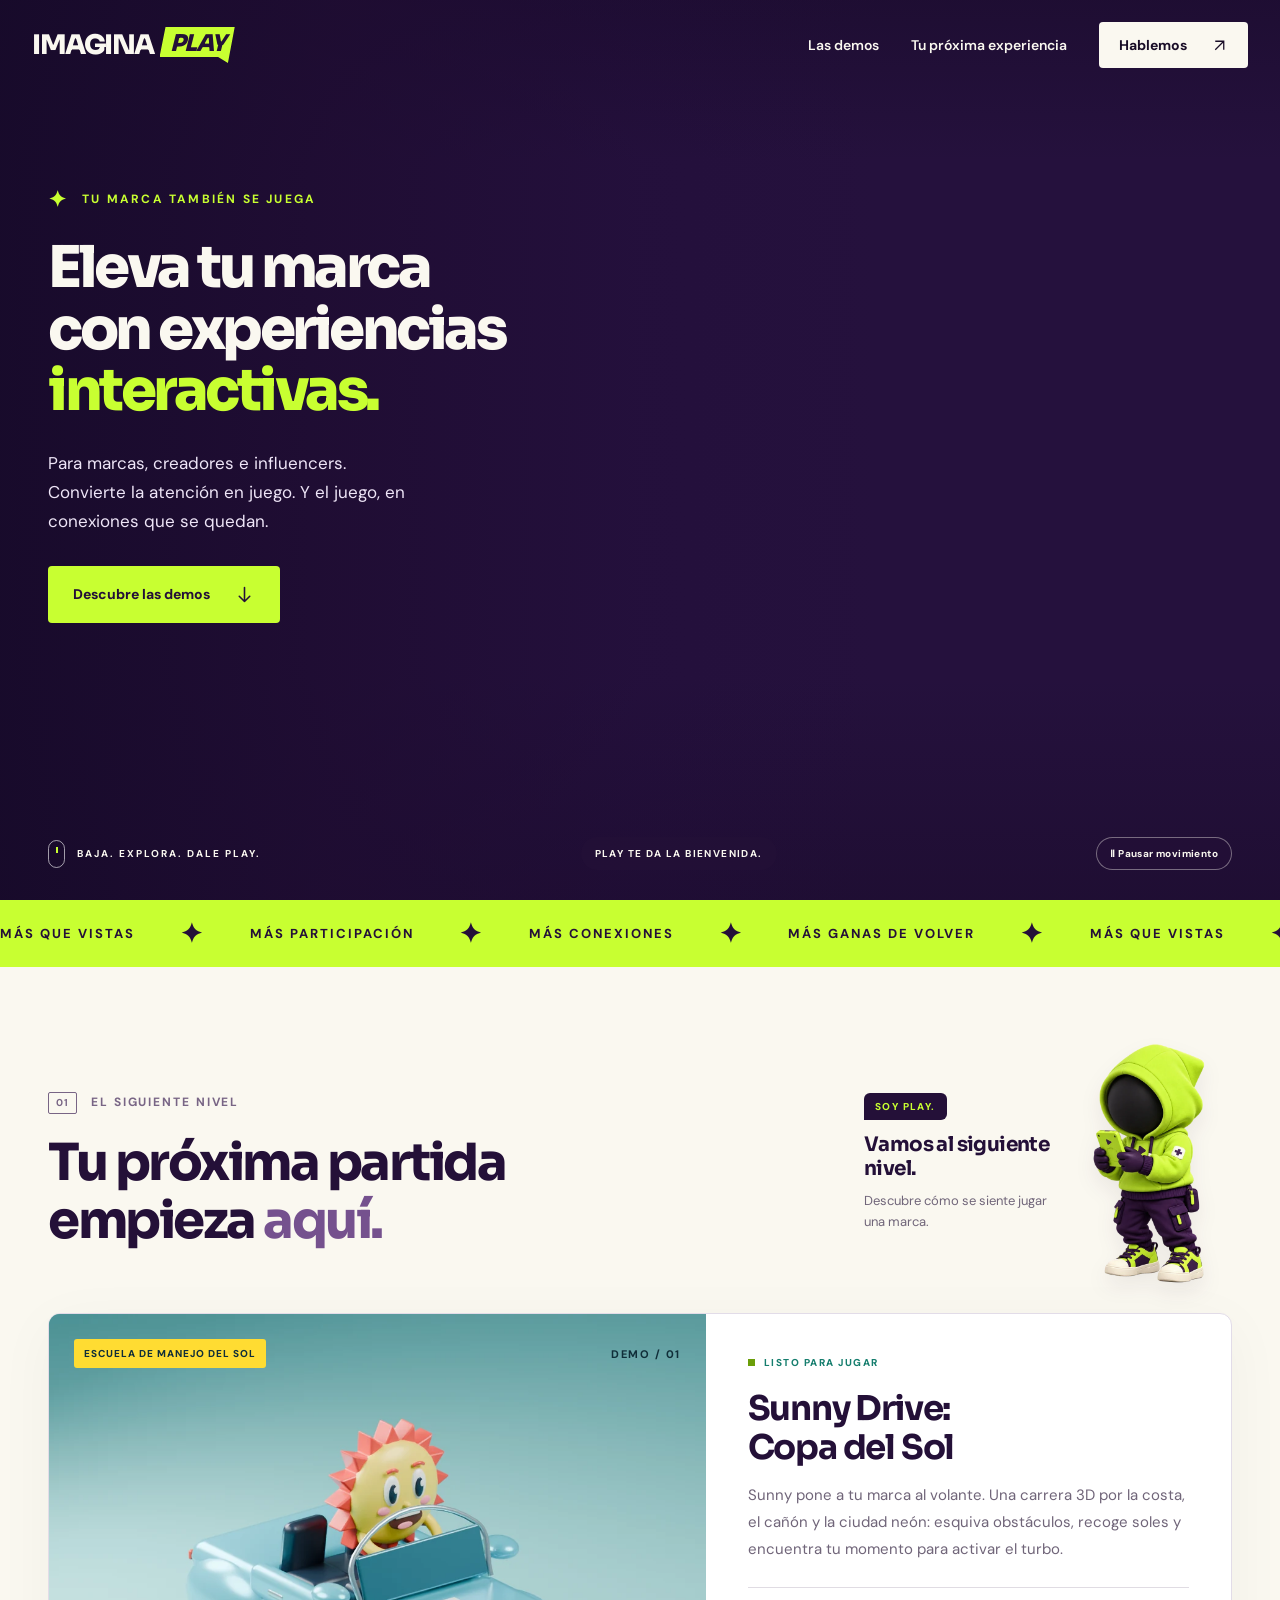
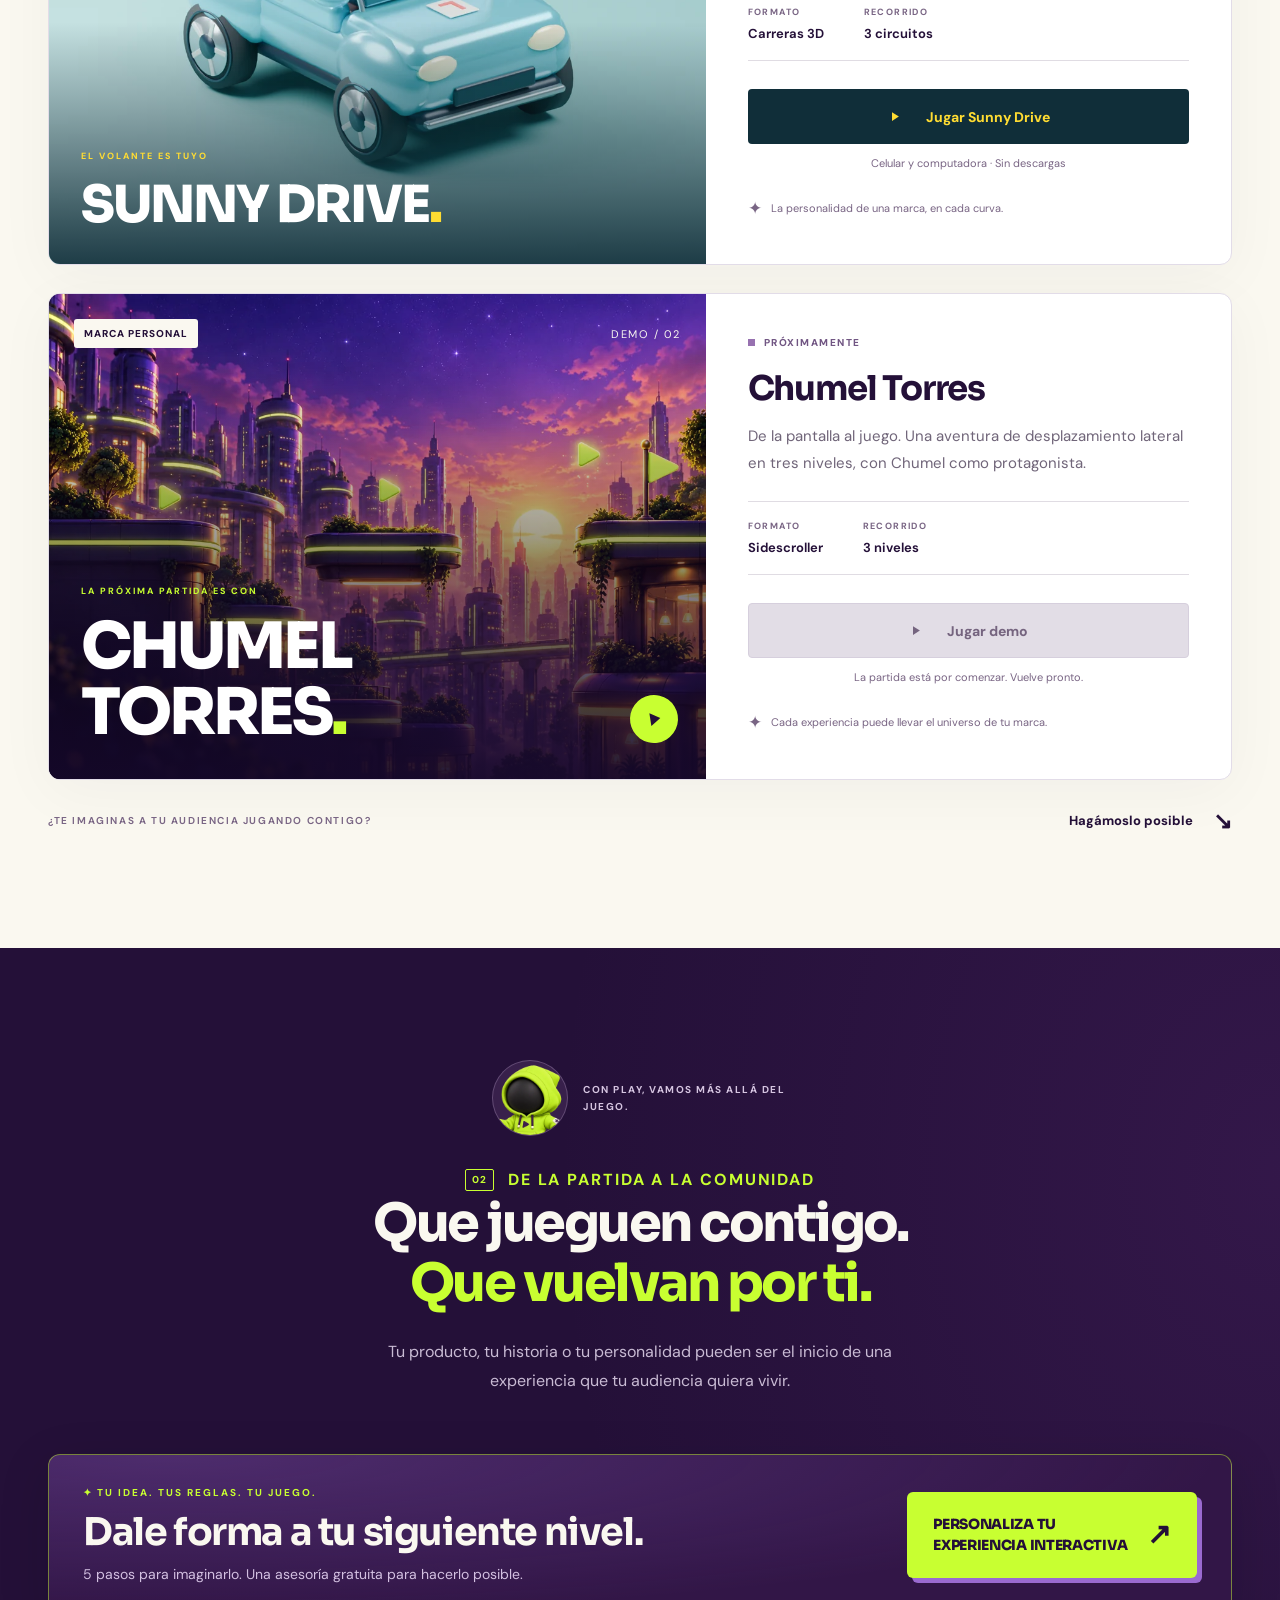
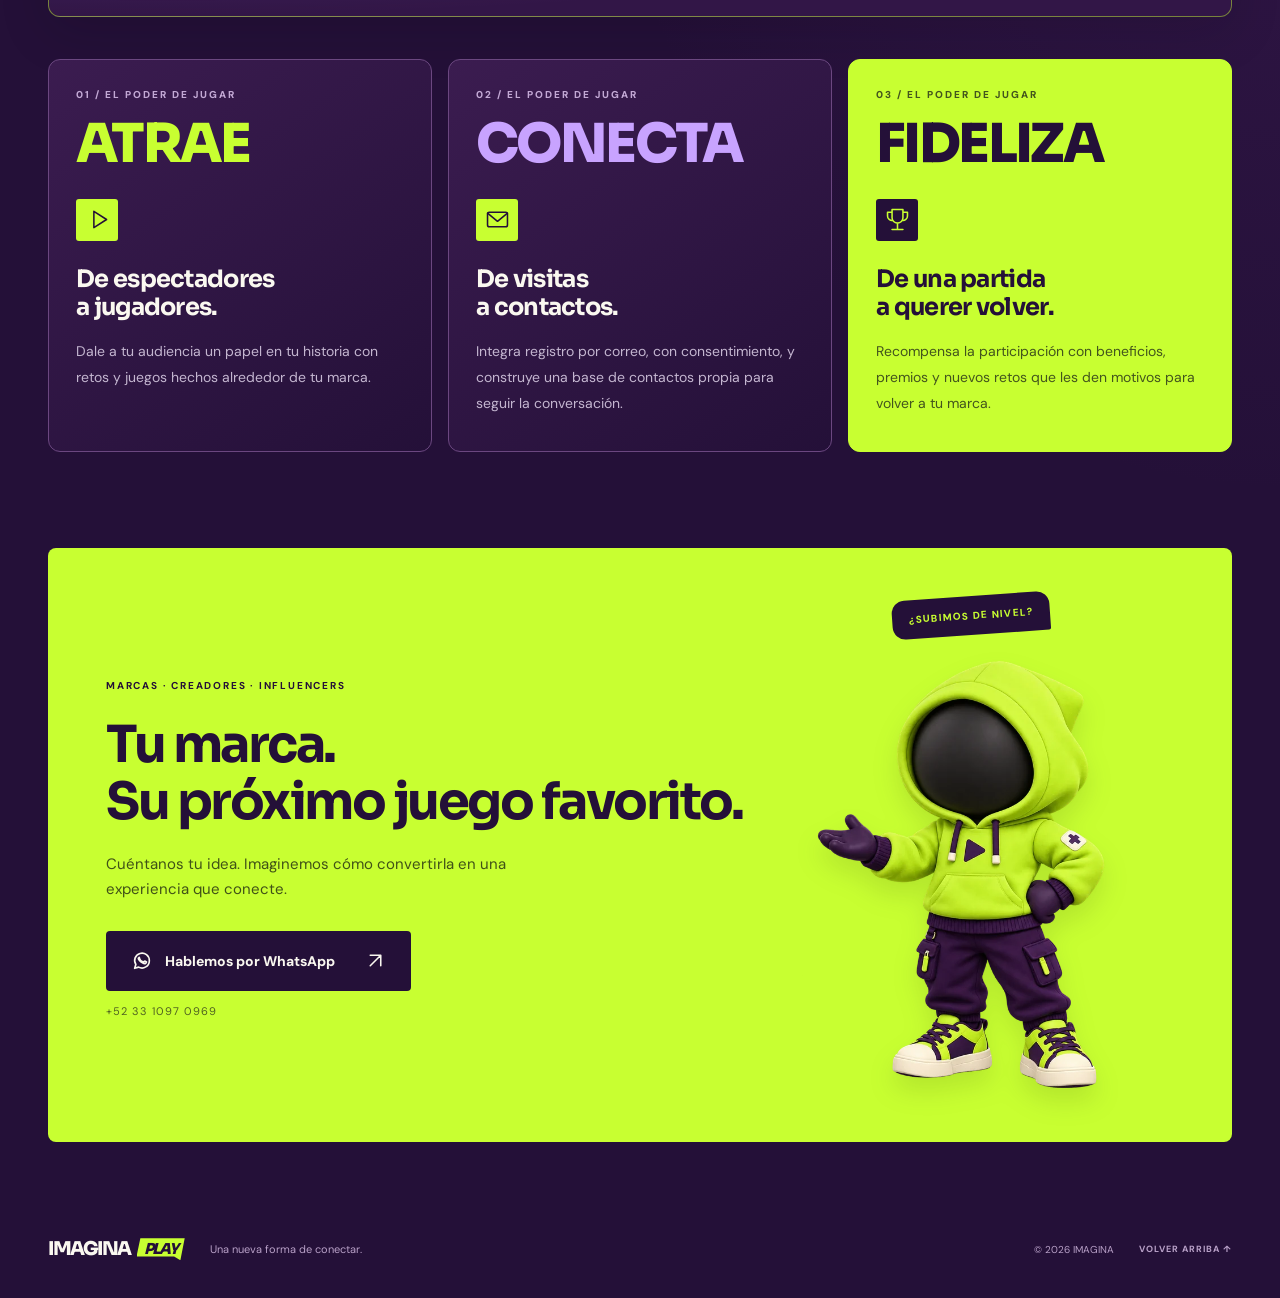
==== commit 52ac3bd3: "Integrar Sunny Drive jugable en la landing de IMAGINA PLAY" ====
--- a/index.html
+++ b/index.html
@@ -17,6 +17,7 @@
   <link rel="stylesheet" href="styles.css">
   <link rel="stylesheet" href="play.css">
   <link rel="stylesheet" href="interactive.css">
+  <link rel="stylesheet" href="sunny-card.css">
   <script src="site-config.js" defer></script><script src="script.js" defer></script><script src="interactive.js" defer></script>
 </head>
 <body>
@@ -36,7 +37,8 @@
     <div class="marquee-strip" aria-hidden="true"><div class="marquee-track"><div class="marquee-group"><b>MÁS QUE VISTAS</b><i>✦</i><b>MÁS PARTICIPACIÓN</b><i>✦</i><b>MÁS CONEXIONES</b><i>✦</i><b>MÁS GANAS DE VOLVER</b><i>✦</i></div><div class="marquee-group"><b>MÁS QUE VISTAS</b><i>✦</i><b>MÁS PARTICIPACIÓN</b><i>✦</i><b>MÁS CONEXIONES</b><i>✦</i><b>MÁS GANAS DE VOLVER</b><i>✦</i></div></div></div>
     <section class="demos-section section-pad" id="demos" aria-labelledby="demos-title"><div class="page-width">
       <div class="section-intro"><div><p class="eyebrow"><span class="section-number">01</span> EL SIGUIENTE NIVEL</p><h2 id="demos-title">Tu próxima partida<br> empieza <em>aquí.</em></h2></div><div class="play-demo-guide"><div class="play-guide-copy"><span class="play-signature">SOY PLAY.</span><p>Vamos al siguiente nivel.</p><span>Descubre cómo se siente jugar una marca.</span></div><img class="play-gaming" src="assets/play-jugando.webp" alt="Play jugando con su consola portátil." width="600" height="800" loading="lazy" decoding="async"></div></div>
-      <article class="demo-feature"><div class="demo-cover"><img src="assets/demo-world.webp" alt="Plataformas de bordes redondeados sobre una ciudad futurista. Portada conceptual, no captura del juego." width="1200" height="800" loading="lazy" decoding="async"><div class="cover-shade"></div><div class="cover-top"><span class="pill">MARCA PERSONAL</span><span class="cover-index">DEMO / 01</span></div><div class="cover-title"><span>LA PRÓXIMA PARTIDA ES CON</span><strong>CHUMEL<br> TORRES<span class="lime-period">.</span></strong></div><span class="cover-badge" aria-hidden="true"><svg viewBox="0 0 24 24"><path d="m8 5 11 7-11 7Z"/></svg></span></div>
+      <article class="demo-feature sunny-demo"><div class="demo-cover"><img src="games/sunny-drive/sunny-cover.webp" alt="Sunny, la mascota de Escuela de Manejo del Sol, en su convertible turquesa modelado en 3D." width="1200" height="900" loading="lazy" decoding="async"><div class="cover-shade"></div><div class="cover-top"><span class="pill">ESCUELA DE MANEJO DEL SOL</span><span class="cover-index">DEMO / 01</span></div><div class="cover-title"><span>EL VOLANTE ES TUYO</span><strong>SUNNY DRIVE<span class="lime-period">.</span></strong></div></div><div class="demo-info"><div class="demo-status is-ready"><span class="status-square"></span><span>LISTO PARA JUGAR</span></div><h3>Sunny Drive:<br>Copa del Sol</h3><p class="demo-description">Sunny pone a tu marca al volante. Una carrera 3D por la costa, el cañón y la ciudad neón: esquiva obstáculos, recoge soles y encuentra tu momento para activar el turbo.</p><dl class="game-facts"><div><dt>FORMATO</dt><dd>Carreras 3D</dd></div><div><dt>RECORRIDO</dt><dd>3 circuitos</dd></div></dl><a class="button button-dark demo-play" href="games/sunny-drive/"><svg viewBox="0 0 24 24" aria-hidden="true"><path d="m8 5 11 7-11 7Z"/></svg><span>Jugar Sunny Drive</span></a><p class="demo-availability">Celular y computadora · Sin descargas</p><div class="demo-footnote"><span aria-hidden="true">✦</span> La personalidad de una marca, en cada curva.</div></div></article>
+      <article class="demo-feature"><div class="demo-cover"><img src="assets/demo-world.webp" alt="Plataformas de bordes redondeados sobre una ciudad futurista. Portada conceptual, no captura del juego." width="1200" height="800" loading="lazy" decoding="async"><div class="cover-shade"></div><div class="cover-top"><span class="pill">MARCA PERSONAL</span><span class="cover-index">DEMO / 02</span></div><div class="cover-title"><span>LA PRÓXIMA PARTIDA ES CON</span><strong>CHUMEL<br> TORRES<span class="lime-period">.</span></strong></div><span class="cover-badge" aria-hidden="true"><svg viewBox="0 0 24 24"><path d="m8 5 11 7-11 7Z"/></svg></span></div>
         <div class="demo-info"><div class="demo-status"><span class="status-square"></span><span id="demo-status-label">PRÓXIMAMENTE</span></div><h3>Chumel Torres</h3><p class="demo-description">De la pantalla al juego. Una aventura de desplazamiento lateral en tres niveles, con Chumel como protagonista.</p><dl class="game-facts"><div><dt>FORMATO</dt><dd>Sidescroller</dd></div><div><dt>RECORRIDO</dt><dd>3 niveles</dd></div></dl><button class="button button-dark demo-play" id="play-chumel" type="button" disabled aria-describedby="demo-availability"><svg viewBox="0 0 24 24" aria-hidden="true"><path d="m8 5 11 7-11 7Z"/></svg><span>Jugar demo</span></button><p class="demo-availability" id="demo-availability">La partida está por comenzar. Vuelve pronto.</p><div class="demo-footnote"><span aria-hidden="true">✦</span> Cada experiencia puede llevar el universo de tu marca.</div></div>
       </article>
       <div class="demo-after"><span>¿TE IMAGINAS A TU AUDIENCIA JUGANDO CONTIGO?</span><a href="#conexion">Hagámoslo posible <span aria-hidden="true">↘</span></a></div>
--- a/sunny-card.css
+++ b/sunny-card.css
@@ -0,0 +1 @@
+.sunny-demo{margin-bottom:28px}.sunny-demo .demo-cover{background:#68aca9}.sunny-demo .demo-cover>img{object-position:50% 35%}.sunny-demo .cover-shade{background:linear-gradient(0deg,#102e39e8,transparent 44%)}.sunny-demo .cover-title strong{font-size:clamp(34px,4vw,57px);letter-spacing:-2px}.sunny-demo .cover-title>span,.sunny-demo .lime-period{color:#ffdc32}.sunny-demo .pill{background:#ffdc32;color:#102e39}.sunny-demo .cover-index{color:#102e39;font-weight:750}.sunny-demo .demo-status{color:#167e6e}.sunny-demo .status-square{background:#169477}.sunny-demo .button{background:#102e39;color:#ffdc32}.sunny-demo .button:hover{background:#17676c;color:white}@media(max-width:480px){.sunny-demo .cover-title strong{font-size:36px}.sunny-demo .pill{font-size:8px}.sunny-demo .cover-index{font-size:9px}.sunny-demo .demo-cover{min-height:325px}}
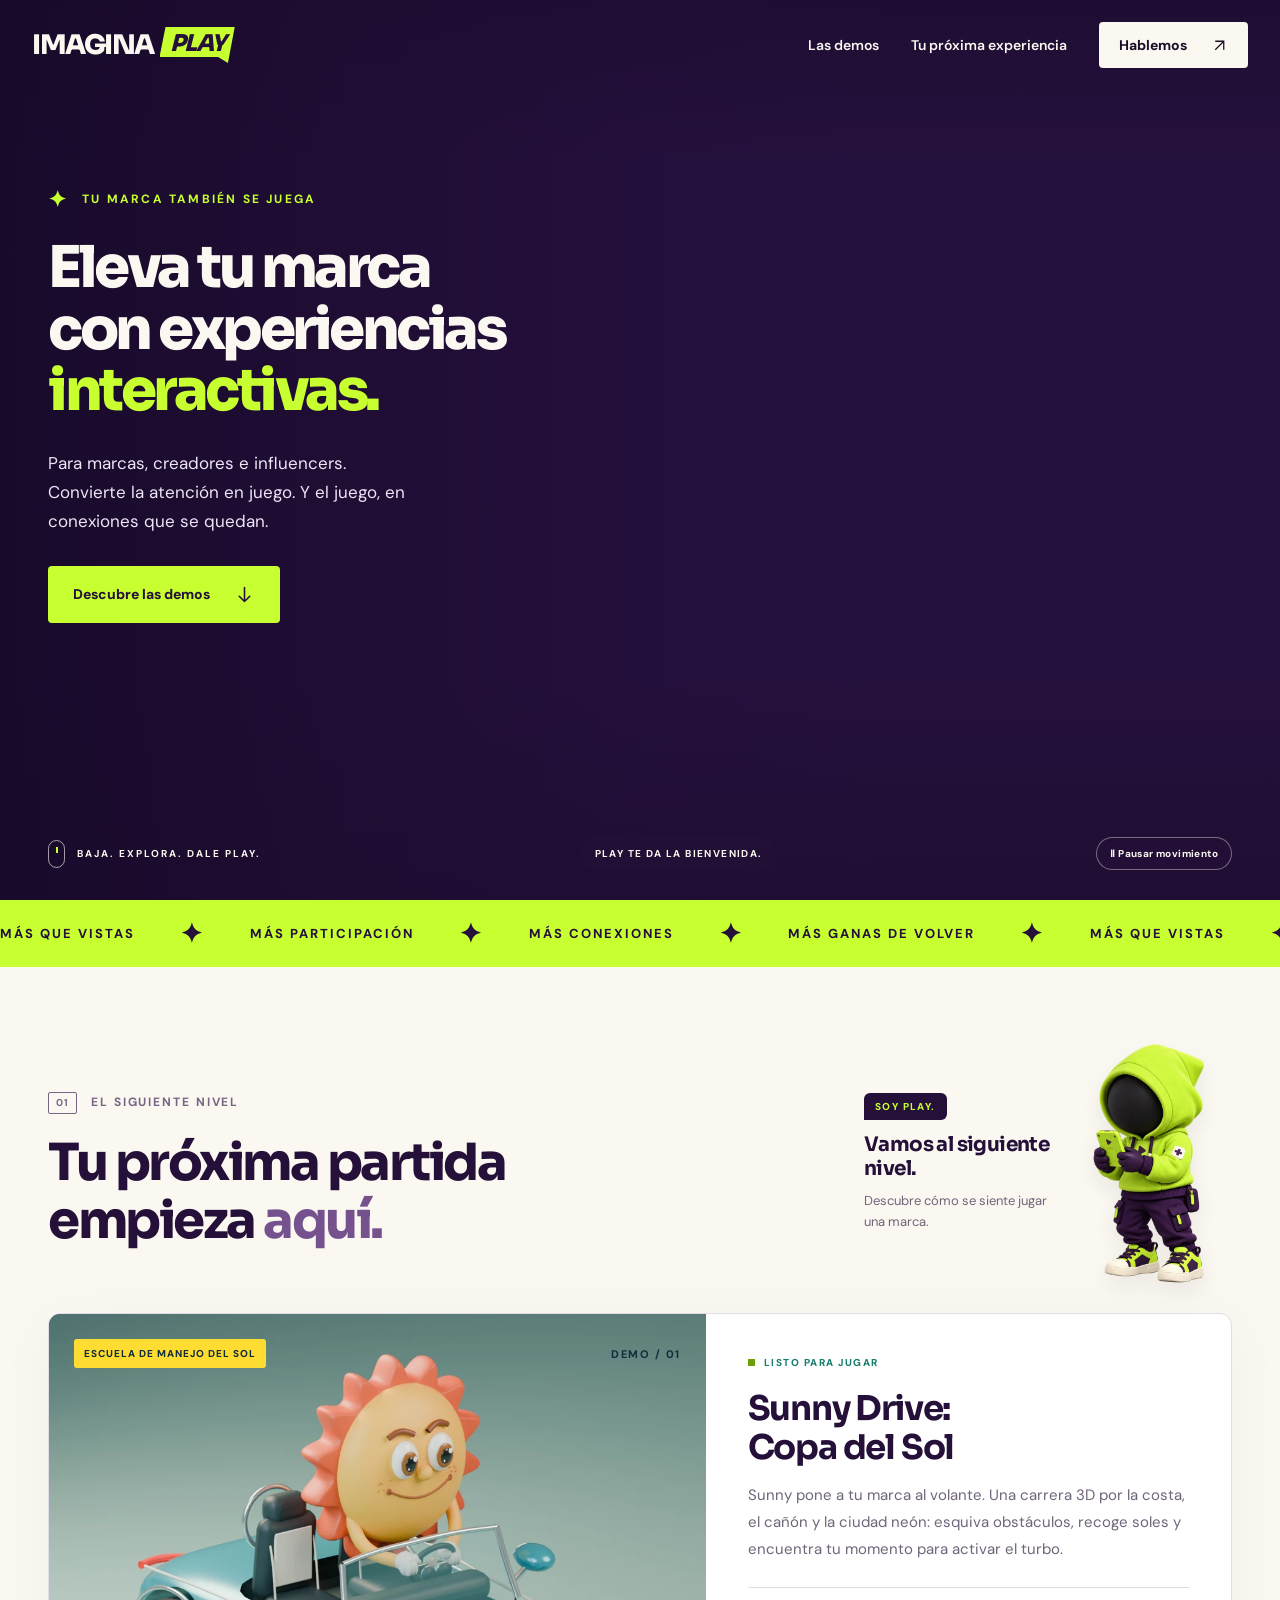
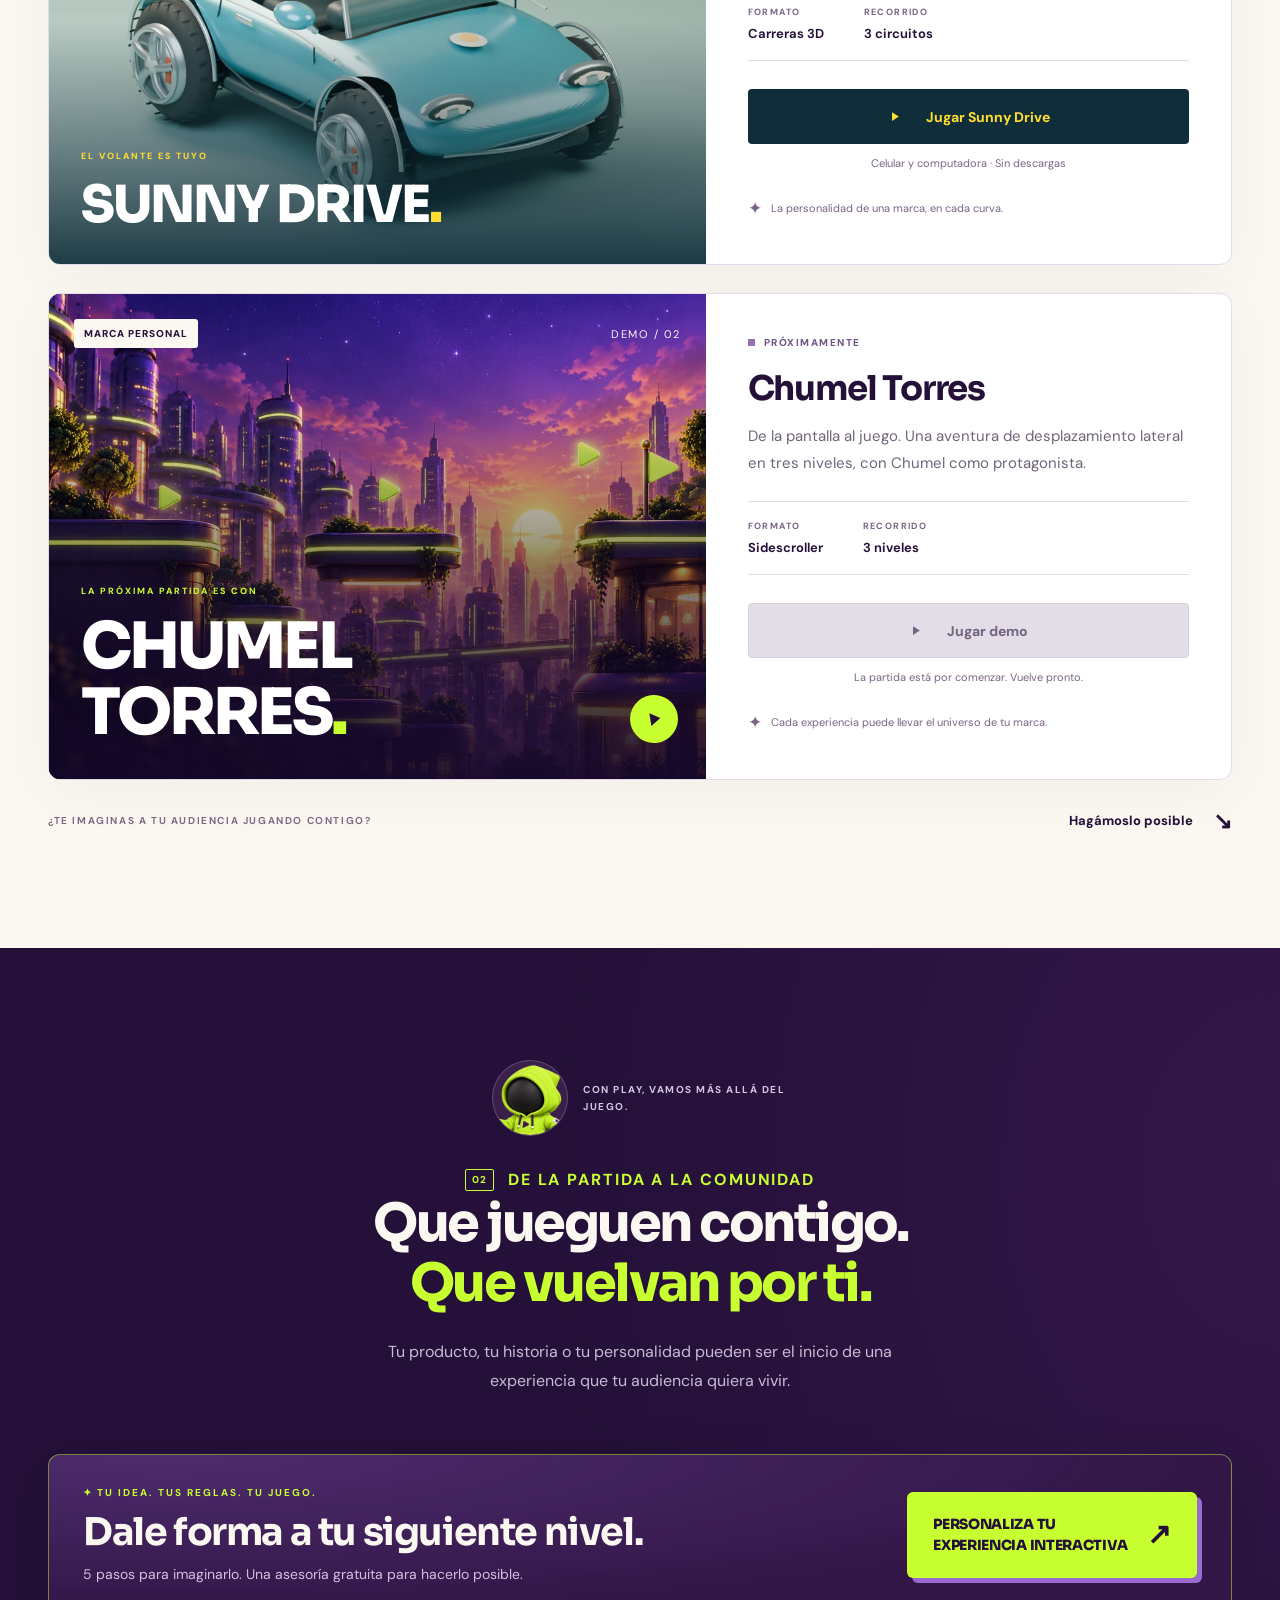
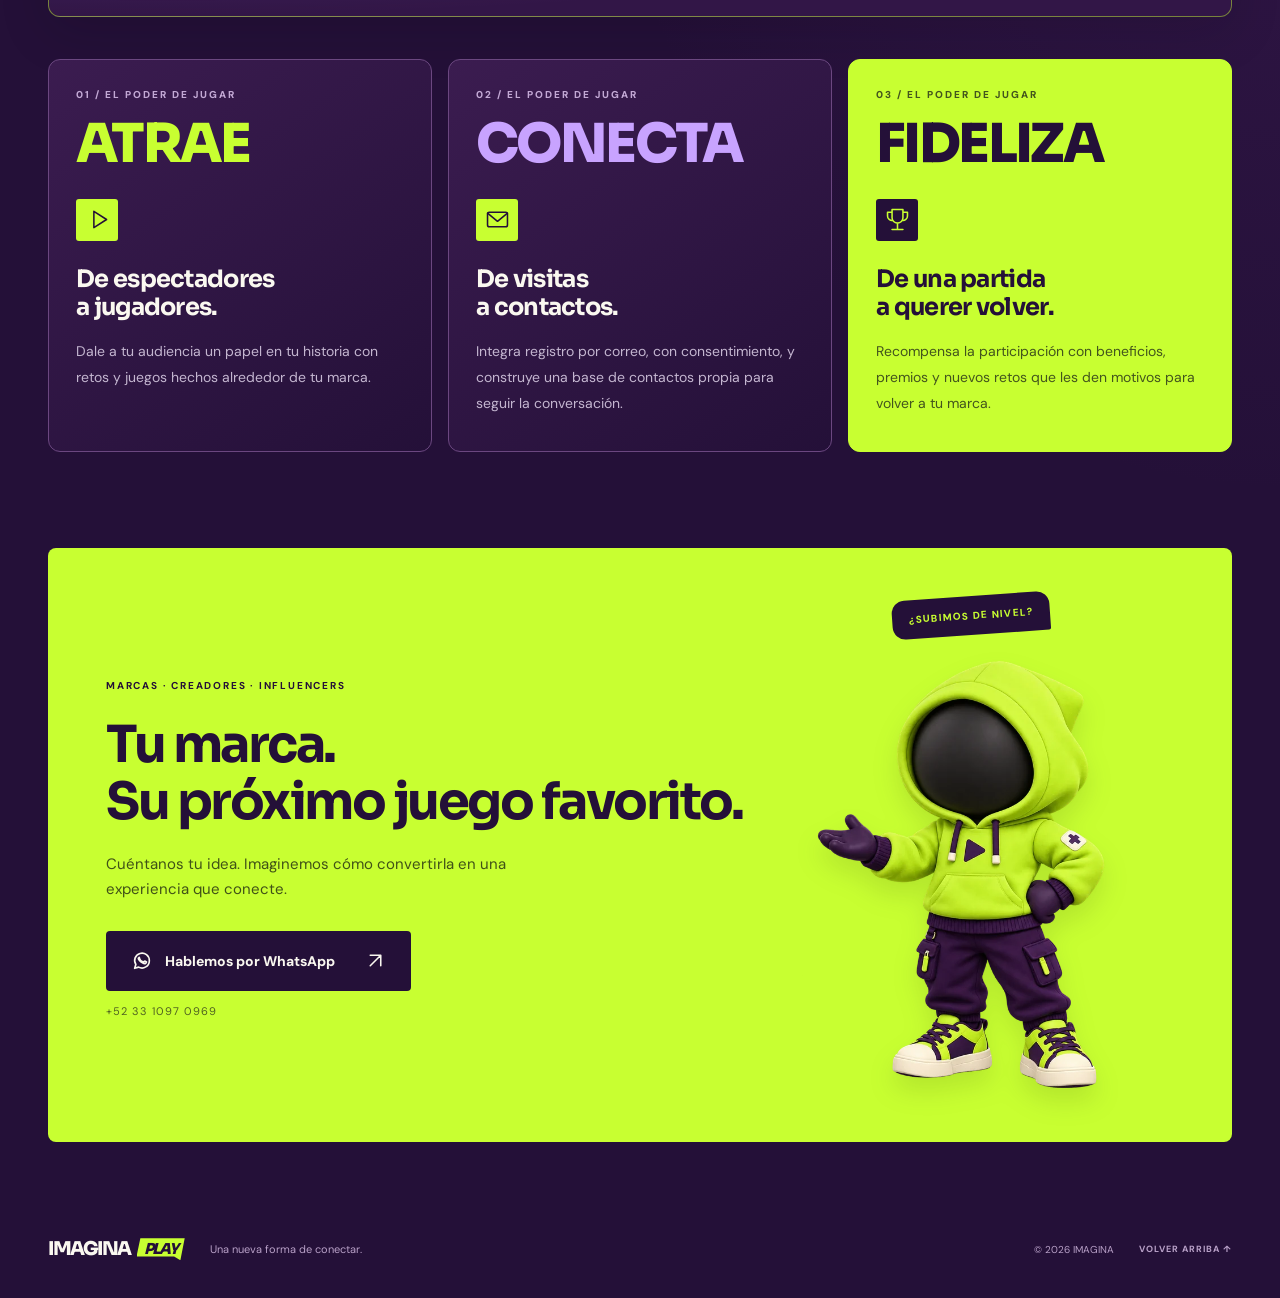
==== commit dc80254e: "Actualizar portada de Sunny Drive con el nuevo modelo 3D" ====
--- a/index.html
+++ b/index.html
@@ -37,7 +37,7 @@
     <div class="marquee-strip" aria-hidden="true"><div class="marquee-track"><div class="marquee-group"><b>MÁS QUE VISTAS</b><i>✦</i><b>MÁS PARTICIPACIÓN</b><i>✦</i><b>MÁS CONEXIONES</b><i>✦</i><b>MÁS GANAS DE VOLVER</b><i>✦</i></div><div class="marquee-group"><b>MÁS QUE VISTAS</b><i>✦</i><b>MÁS PARTICIPACIÓN</b><i>✦</i><b>MÁS CONEXIONES</b><i>✦</i><b>MÁS GANAS DE VOLVER</b><i>✦</i></div></div></div>
     <section class="demos-section section-pad" id="demos" aria-labelledby="demos-title"><div class="page-width">
       <div class="section-intro"><div><p class="eyebrow"><span class="section-number">01</span> EL SIGUIENTE NIVEL</p><h2 id="demos-title">Tu próxima partida<br> empieza <em>aquí.</em></h2></div><div class="play-demo-guide"><div class="play-guide-copy"><span class="play-signature">SOY PLAY.</span><p>Vamos al siguiente nivel.</p><span>Descubre cómo se siente jugar una marca.</span></div><img class="play-gaming" src="assets/play-jugando.webp" alt="Play jugando con su consola portátil." width="600" height="800" loading="lazy" decoding="async"></div></div>
-      <article class="demo-feature sunny-demo"><div class="demo-cover"><img src="games/sunny-drive/sunny-cover.webp" alt="Sunny, la mascota de Escuela de Manejo del Sol, en su convertible turquesa modelado en 3D." width="1200" height="900" loading="lazy" decoding="async"><div class="cover-shade"></div><div class="cover-top"><span class="pill">ESCUELA DE MANEJO DEL SOL</span><span class="cover-index">DEMO / 01</span></div><div class="cover-title"><span>EL VOLANTE ES TUYO</span><strong>SUNNY DRIVE<span class="lime-period">.</span></strong></div></div><div class="demo-info"><div class="demo-status is-ready"><span class="status-square"></span><span>LISTO PARA JUGAR</span></div><h3>Sunny Drive:<br>Copa del Sol</h3><p class="demo-description">Sunny pone a tu marca al volante. Una carrera 3D por la costa, el cañón y la ciudad neón: esquiva obstáculos, recoge soles y encuentra tu momento para activar el turbo.</p><dl class="game-facts"><div><dt>FORMATO</dt><dd>Carreras 3D</dd></div><div><dt>RECORRIDO</dt><dd>3 circuitos</dd></div></dl><a class="button button-dark demo-play" href="games/sunny-drive/"><svg viewBox="0 0 24 24" aria-hidden="true"><path d="m8 5 11 7-11 7Z"/></svg><span>Jugar Sunny Drive</span></a><p class="demo-availability">Celular y computadora · Sin descargas</p><div class="demo-footnote"><span aria-hidden="true">✦</span> La personalidad de una marca, en cada curva.</div></div></article>
+      <article class="demo-feature sunny-demo"><div class="demo-cover"><img src="games/sunny-drive/sunny-cover-v2.webp" alt="Sunny, la mascota de Escuela de Manejo del Sol, en su convertible turquesa modelado en 3D." width="1200" height="900" loading="lazy" decoding="async"><div class="cover-shade"></div><div class="cover-top"><span class="pill">ESCUELA DE MANEJO DEL SOL</span><span class="cover-index">DEMO / 01</span></div><div class="cover-title"><span>EL VOLANTE ES TUYO</span><strong>SUNNY DRIVE<span class="lime-period">.</span></strong></div></div><div class="demo-info"><div class="demo-status is-ready"><span class="status-square"></span><span>LISTO PARA JUGAR</span></div><h3>Sunny Drive:<br>Copa del Sol</h3><p class="demo-description">Sunny pone a tu marca al volante. Una carrera 3D por la costa, el cañón y la ciudad neón: esquiva obstáculos, recoge soles y encuentra tu momento para activar el turbo.</p><dl class="game-facts"><div><dt>FORMATO</dt><dd>Carreras 3D</dd></div><div><dt>RECORRIDO</dt><dd>3 circuitos</dd></div></dl><a class="button button-dark demo-play" href="games/sunny-drive/"><svg viewBox="0 0 24 24" aria-hidden="true"><path d="m8 5 11 7-11 7Z"/></svg><span>Jugar Sunny Drive</span></a><p class="demo-availability">Celular y computadora · Sin descargas</p><div class="demo-footnote"><span aria-hidden="true">✦</span> La personalidad de una marca, en cada curva.</div></div></article>
       <article class="demo-feature"><div class="demo-cover"><img src="assets/demo-world.webp" alt="Plataformas de bordes redondeados sobre una ciudad futurista. Portada conceptual, no captura del juego." width="1200" height="800" loading="lazy" decoding="async"><div class="cover-shade"></div><div class="cover-top"><span class="pill">MARCA PERSONAL</span><span class="cover-index">DEMO / 02</span></div><div class="cover-title"><span>LA PRÓXIMA PARTIDA ES CON</span><strong>CHUMEL<br> TORRES<span class="lime-period">.</span></strong></div><span class="cover-badge" aria-hidden="true"><svg viewBox="0 0 24 24"><path d="m8 5 11 7-11 7Z"/></svg></span></div>
         <div class="demo-info"><div class="demo-status"><span class="status-square"></span><span id="demo-status-label">PRÓXIMAMENTE</span></div><h3>Chumel Torres</h3><p class="demo-description">De la pantalla al juego. Una aventura de desplazamiento lateral en tres niveles, con Chumel como protagonista.</p><dl class="game-facts"><div><dt>FORMATO</dt><dd>Sidescroller</dd></div><div><dt>RECORRIDO</dt><dd>3 niveles</dd></div></dl><button class="button button-dark demo-play" id="play-chumel" type="button" disabled aria-describedby="demo-availability"><svg viewBox="0 0 24 24" aria-hidden="true"><path d="m8 5 11 7-11 7Z"/></svg><span>Jugar demo</span></button><p class="demo-availability" id="demo-availability">La partida está por comenzar. Vuelve pronto.</p><div class="demo-footnote"><span aria-hidden="true">✦</span> Cada experiencia puede llevar el universo de tu marca.</div></div>
       </article>
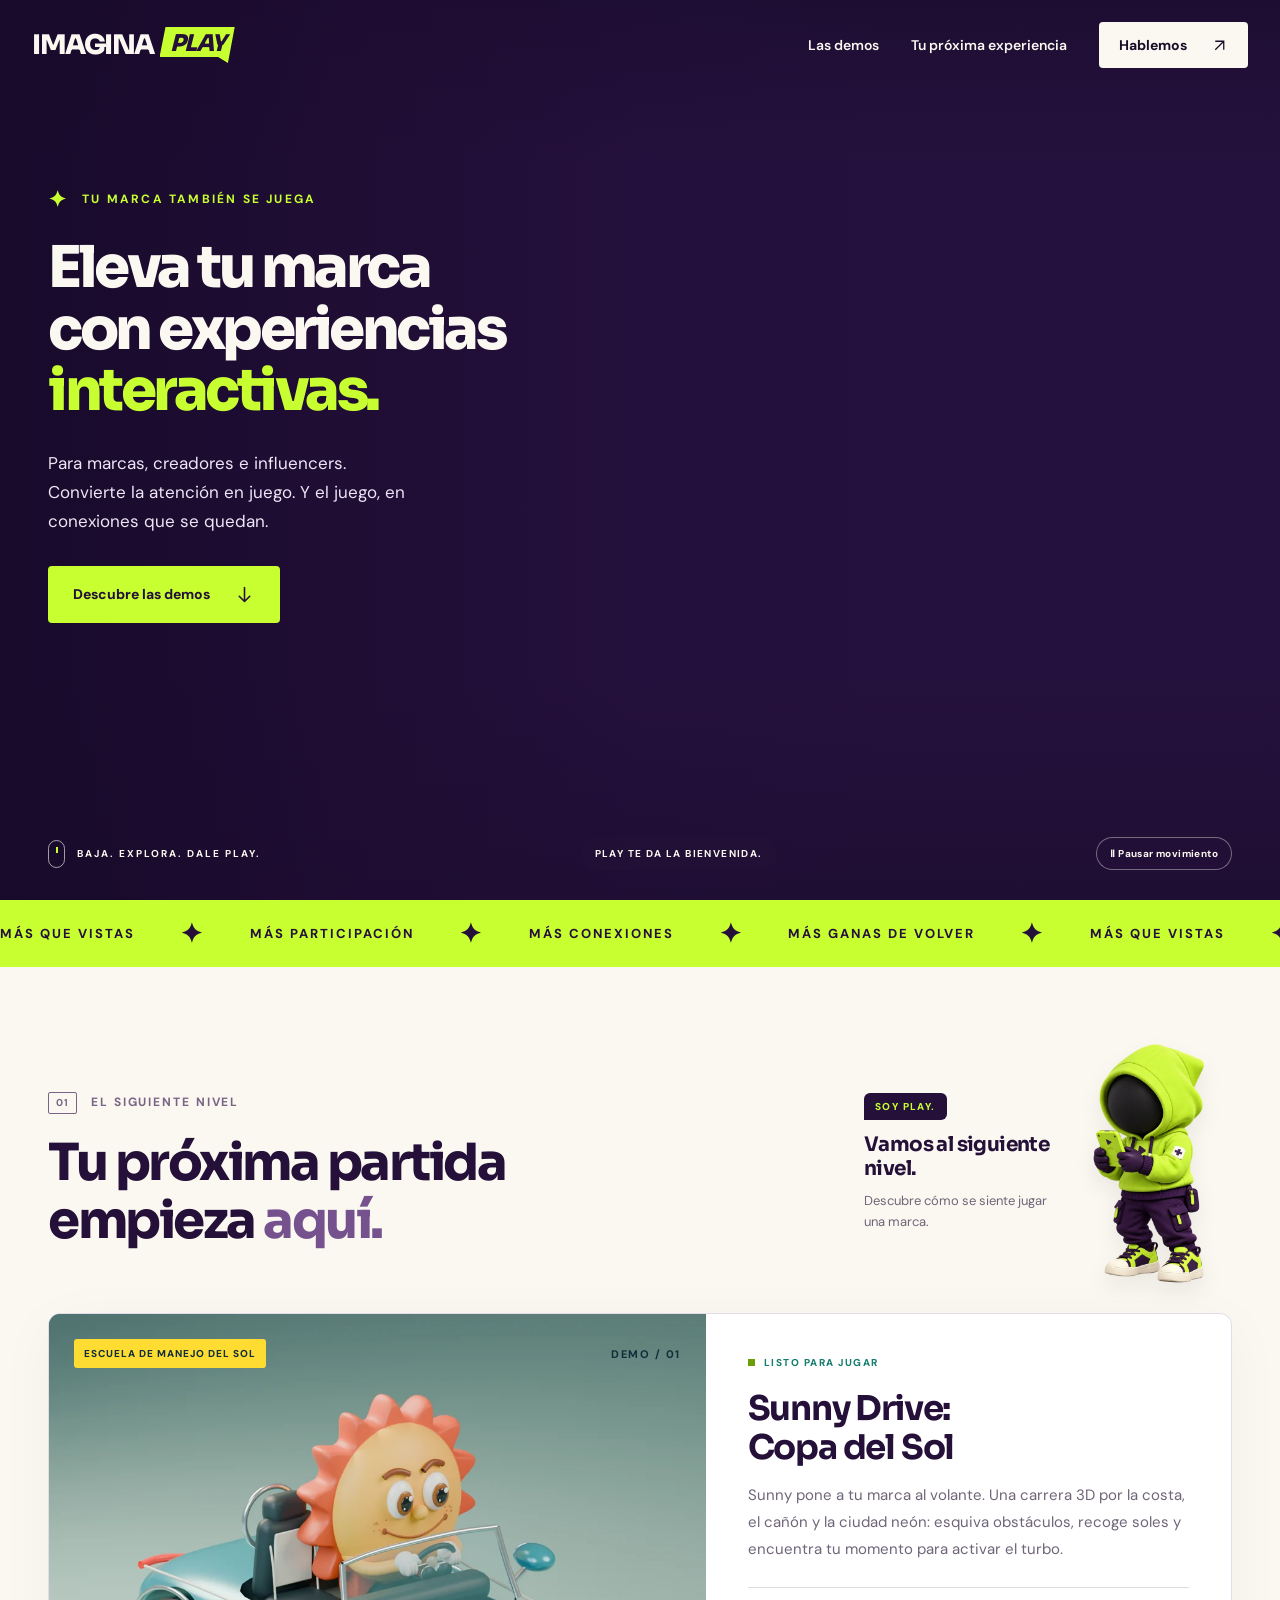
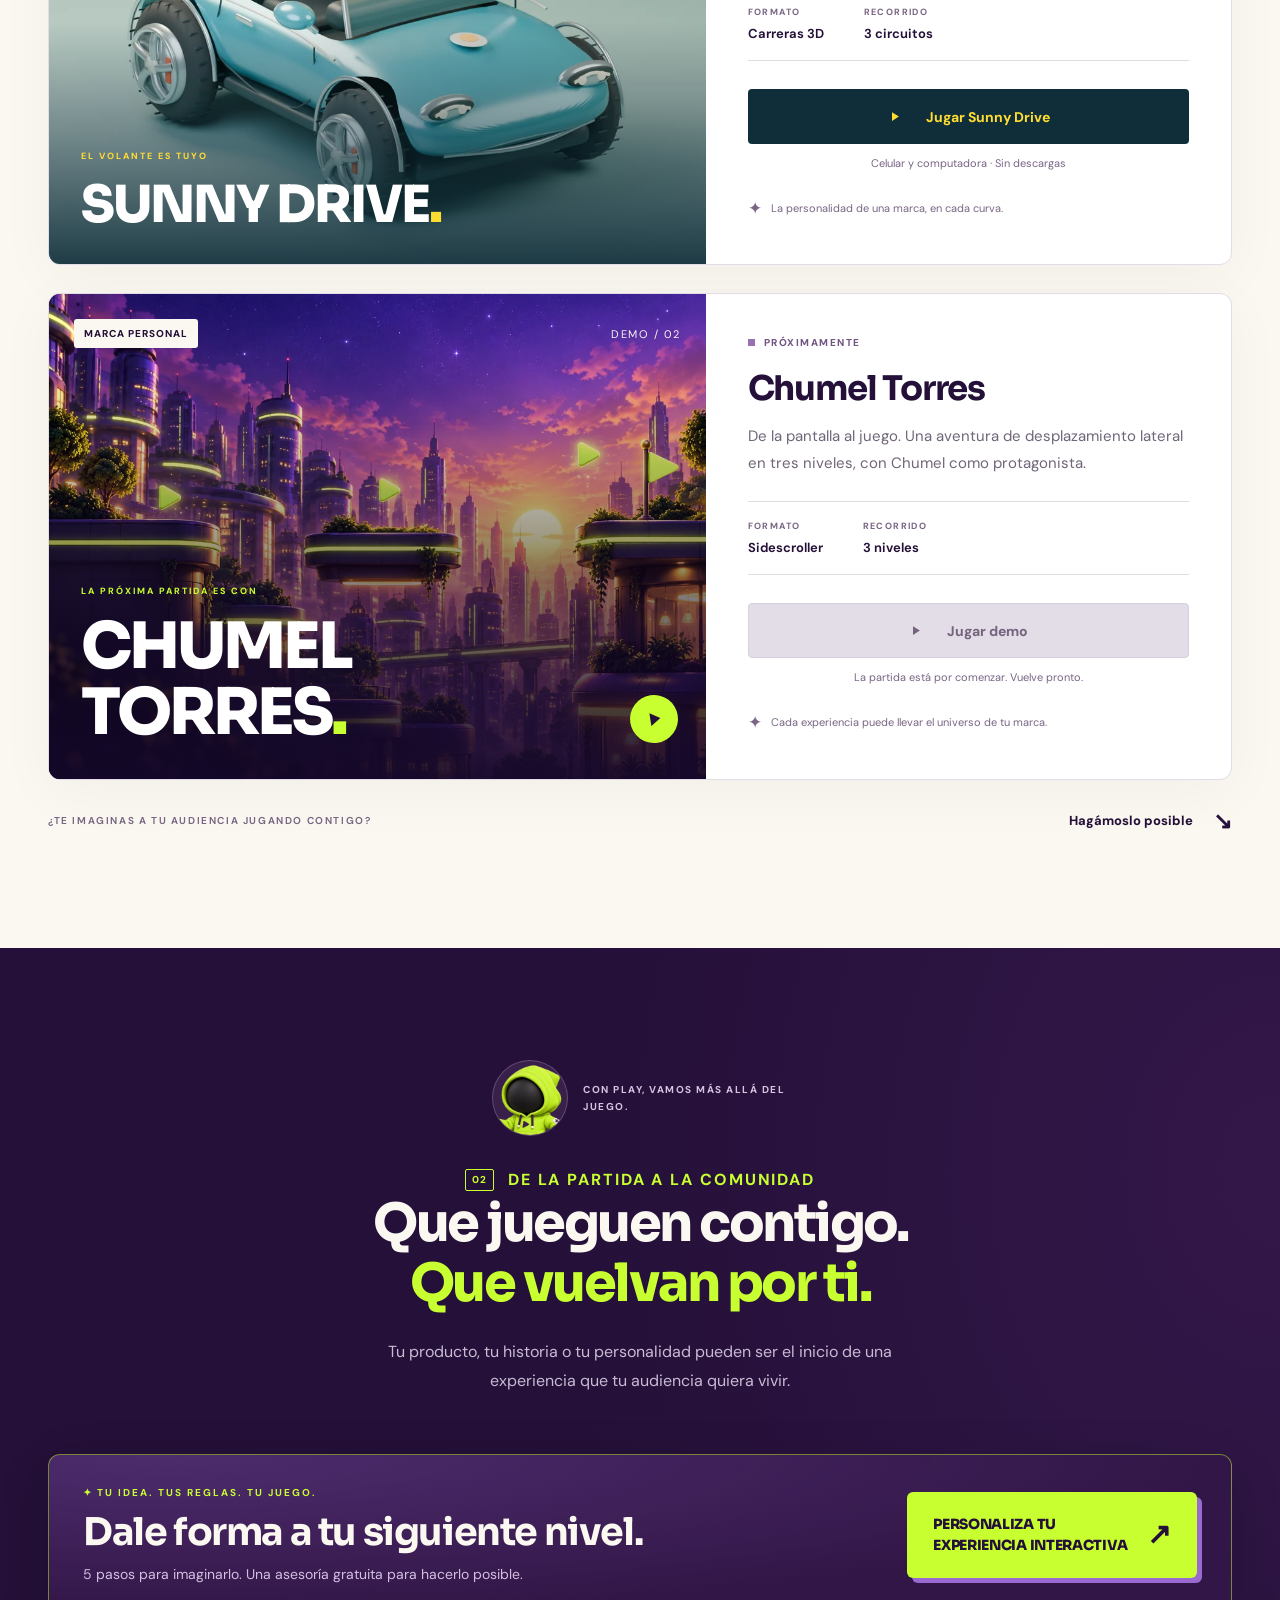
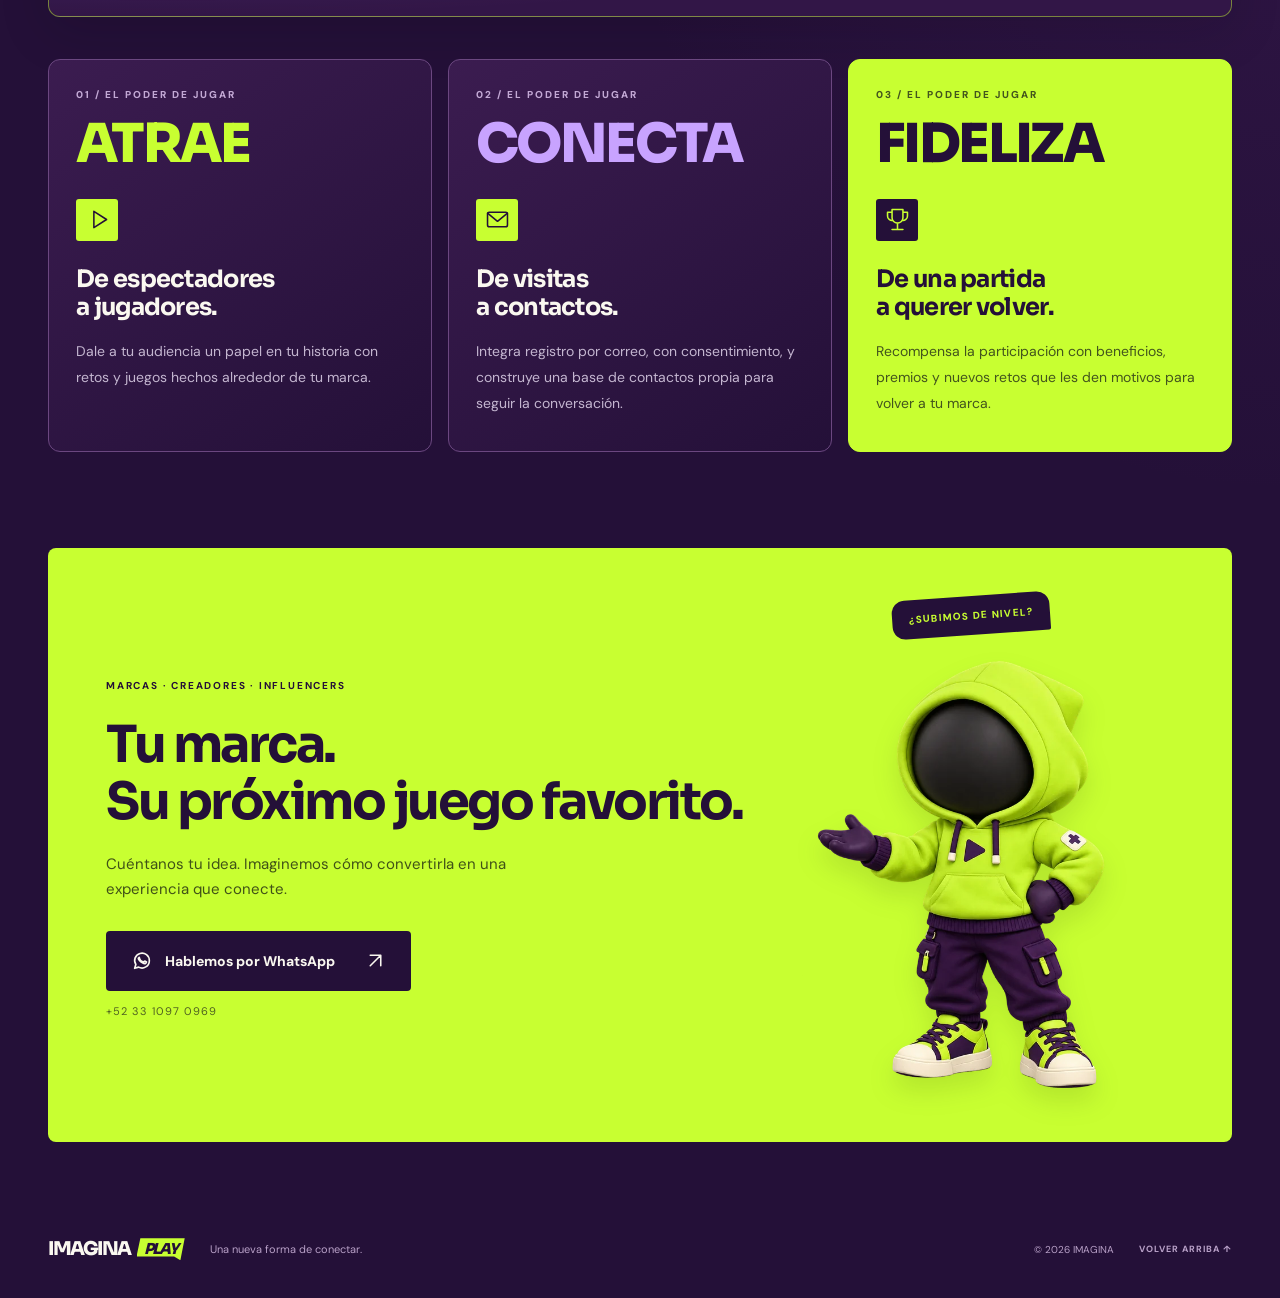
==== commit 95b89fac: "Mostrar a Sunny sentado en la portada de la landing" ====
--- a/index.html
+++ b/index.html
@@ -37,7 +37,7 @@
     <div class="marquee-strip" aria-hidden="true"><div class="marquee-track"><div class="marquee-group"><b>MÁS QUE VISTAS</b><i>✦</i><b>MÁS PARTICIPACIÓN</b><i>✦</i><b>MÁS CONEXIONES</b><i>✦</i><b>MÁS GANAS DE VOLVER</b><i>✦</i></div><div class="marquee-group"><b>MÁS QUE VISTAS</b><i>✦</i><b>MÁS PARTICIPACIÓN</b><i>✦</i><b>MÁS CONEXIONES</b><i>✦</i><b>MÁS GANAS DE VOLVER</b><i>✦</i></div></div></div>
     <section class="demos-section section-pad" id="demos" aria-labelledby="demos-title"><div class="page-width">
       <div class="section-intro"><div><p class="eyebrow"><span class="section-number">01</span> EL SIGUIENTE NIVEL</p><h2 id="demos-title">Tu próxima partida<br> empieza <em>aquí.</em></h2></div><div class="play-demo-guide"><div class="play-guide-copy"><span class="play-signature">SOY PLAY.</span><p>Vamos al siguiente nivel.</p><span>Descubre cómo se siente jugar una marca.</span></div><img class="play-gaming" src="assets/play-jugando.webp" alt="Play jugando con su consola portátil." width="600" height="800" loading="lazy" decoding="async"></div></div>
-      <article class="demo-feature sunny-demo"><div class="demo-cover"><img src="games/sunny-drive/sunny-cover-v2.webp" alt="Sunny, la mascota de Escuela de Manejo del Sol, en su convertible turquesa modelado en 3D." width="1200" height="900" loading="lazy" decoding="async"><div class="cover-shade"></div><div class="cover-top"><span class="pill">ESCUELA DE MANEJO DEL SOL</span><span class="cover-index">DEMO / 01</span></div><div class="cover-title"><span>EL VOLANTE ES TUYO</span><strong>SUNNY DRIVE<span class="lime-period">.</span></strong></div></div><div class="demo-info"><div class="demo-status is-ready"><span class="status-square"></span><span>LISTO PARA JUGAR</span></div><h3>Sunny Drive:<br>Copa del Sol</h3><p class="demo-description">Sunny pone a tu marca al volante. Una carrera 3D por la costa, el cañón y la ciudad neón: esquiva obstáculos, recoge soles y encuentra tu momento para activar el turbo.</p><dl class="game-facts"><div><dt>FORMATO</dt><dd>Carreras 3D</dd></div><div><dt>RECORRIDO</dt><dd>3 circuitos</dd></div></dl><a class="button button-dark demo-play" href="games/sunny-drive/"><svg viewBox="0 0 24 24" aria-hidden="true"><path d="m8 5 11 7-11 7Z"/></svg><span>Jugar Sunny Drive</span></a><p class="demo-availability">Celular y computadora · Sin descargas</p><div class="demo-footnote"><span aria-hidden="true">✦</span> La personalidad de una marca, en cada curva.</div></div></article>
+      <article class="demo-feature sunny-demo"><div class="demo-cover"><img src="games/sunny-drive/sunny-cover-v4.webp" alt="Sunny, la mascota de Escuela de Manejo del Sol, sentado al volante de su convertible turquesa modelado en 3D." width="1200" height="900" loading="lazy" decoding="async"><div class="cover-shade"></div><div class="cover-top"><span class="pill">ESCUELA DE MANEJO DEL SOL</span><span class="cover-index">DEMO / 01</span></div><div class="cover-title"><span>EL VOLANTE ES TUYO</span><strong>SUNNY DRIVE<span class="lime-period">.</span></strong></div></div><div class="demo-info"><div class="demo-status is-ready"><span class="status-square"></span><span>LISTO PARA JUGAR</span></div><h3>Sunny Drive:<br>Copa del Sol</h3><p class="demo-description">Sunny pone a tu marca al volante. Una carrera 3D por la costa, el cañón y la ciudad neón: esquiva obstáculos, recoge soles y encuentra tu momento para activar el turbo.</p><dl class="game-facts"><div><dt>FORMATO</dt><dd>Carreras 3D</dd></div><div><dt>RECORRIDO</dt><dd>3 circuitos</dd></div></dl><a class="button button-dark demo-play" href="games/sunny-drive/"><svg viewBox="0 0 24 24" aria-hidden="true"><path d="m8 5 11 7-11 7Z"/></svg><span>Jugar Sunny Drive</span></a><p class="demo-availability">Celular y computadora · Sin descargas</p><div class="demo-footnote"><span aria-hidden="true">✦</span> La personalidad de una marca, en cada curva.</div></div></article>
       <article class="demo-feature"><div class="demo-cover"><img src="assets/demo-world.webp" alt="Plataformas de bordes redondeados sobre una ciudad futurista. Portada conceptual, no captura del juego." width="1200" height="800" loading="lazy" decoding="async"><div class="cover-shade"></div><div class="cover-top"><span class="pill">MARCA PERSONAL</span><span class="cover-index">DEMO / 02</span></div><div class="cover-title"><span>LA PRÓXIMA PARTIDA ES CON</span><strong>CHUMEL<br> TORRES<span class="lime-period">.</span></strong></div><span class="cover-badge" aria-hidden="true"><svg viewBox="0 0 24 24"><path d="m8 5 11 7-11 7Z"/></svg></span></div>
         <div class="demo-info"><div class="demo-status"><span class="status-square"></span><span id="demo-status-label">PRÓXIMAMENTE</span></div><h3>Chumel Torres</h3><p class="demo-description">De la pantalla al juego. Una aventura de desplazamiento lateral en tres niveles, con Chumel como protagonista.</p><dl class="game-facts"><div><dt>FORMATO</dt><dd>Sidescroller</dd></div><div><dt>RECORRIDO</dt><dd>3 niveles</dd></div></dl><button class="button button-dark demo-play" id="play-chumel" type="button" disabled aria-describedby="demo-availability"><svg viewBox="0 0 24 24" aria-hidden="true"><path d="m8 5 11 7-11 7Z"/></svg><span>Jugar demo</span></button><p class="demo-availability" id="demo-availability">La partida está por comenzar. Vuelve pronto.</p><div class="demo-footnote"><span aria-hidden="true">✦</span> Cada experiencia puede llevar el universo de tu marca.</div></div>
       </article>
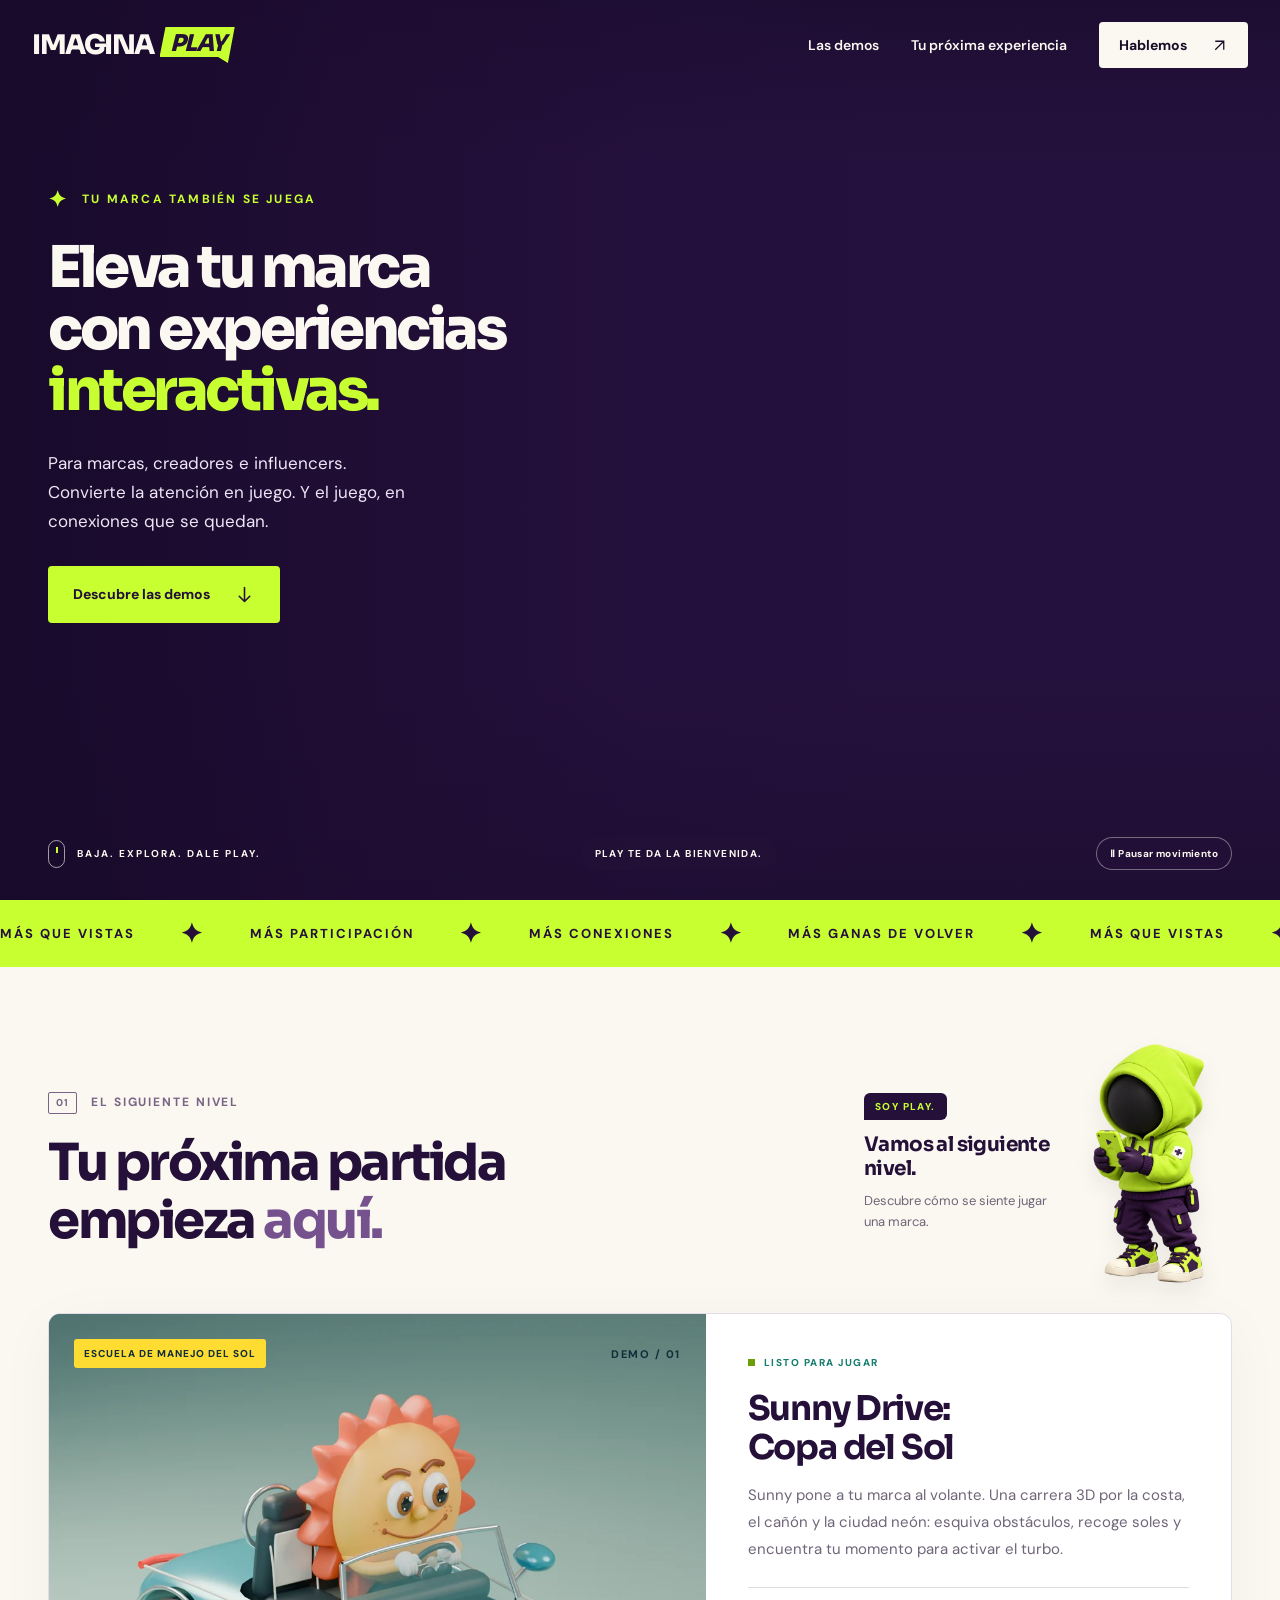
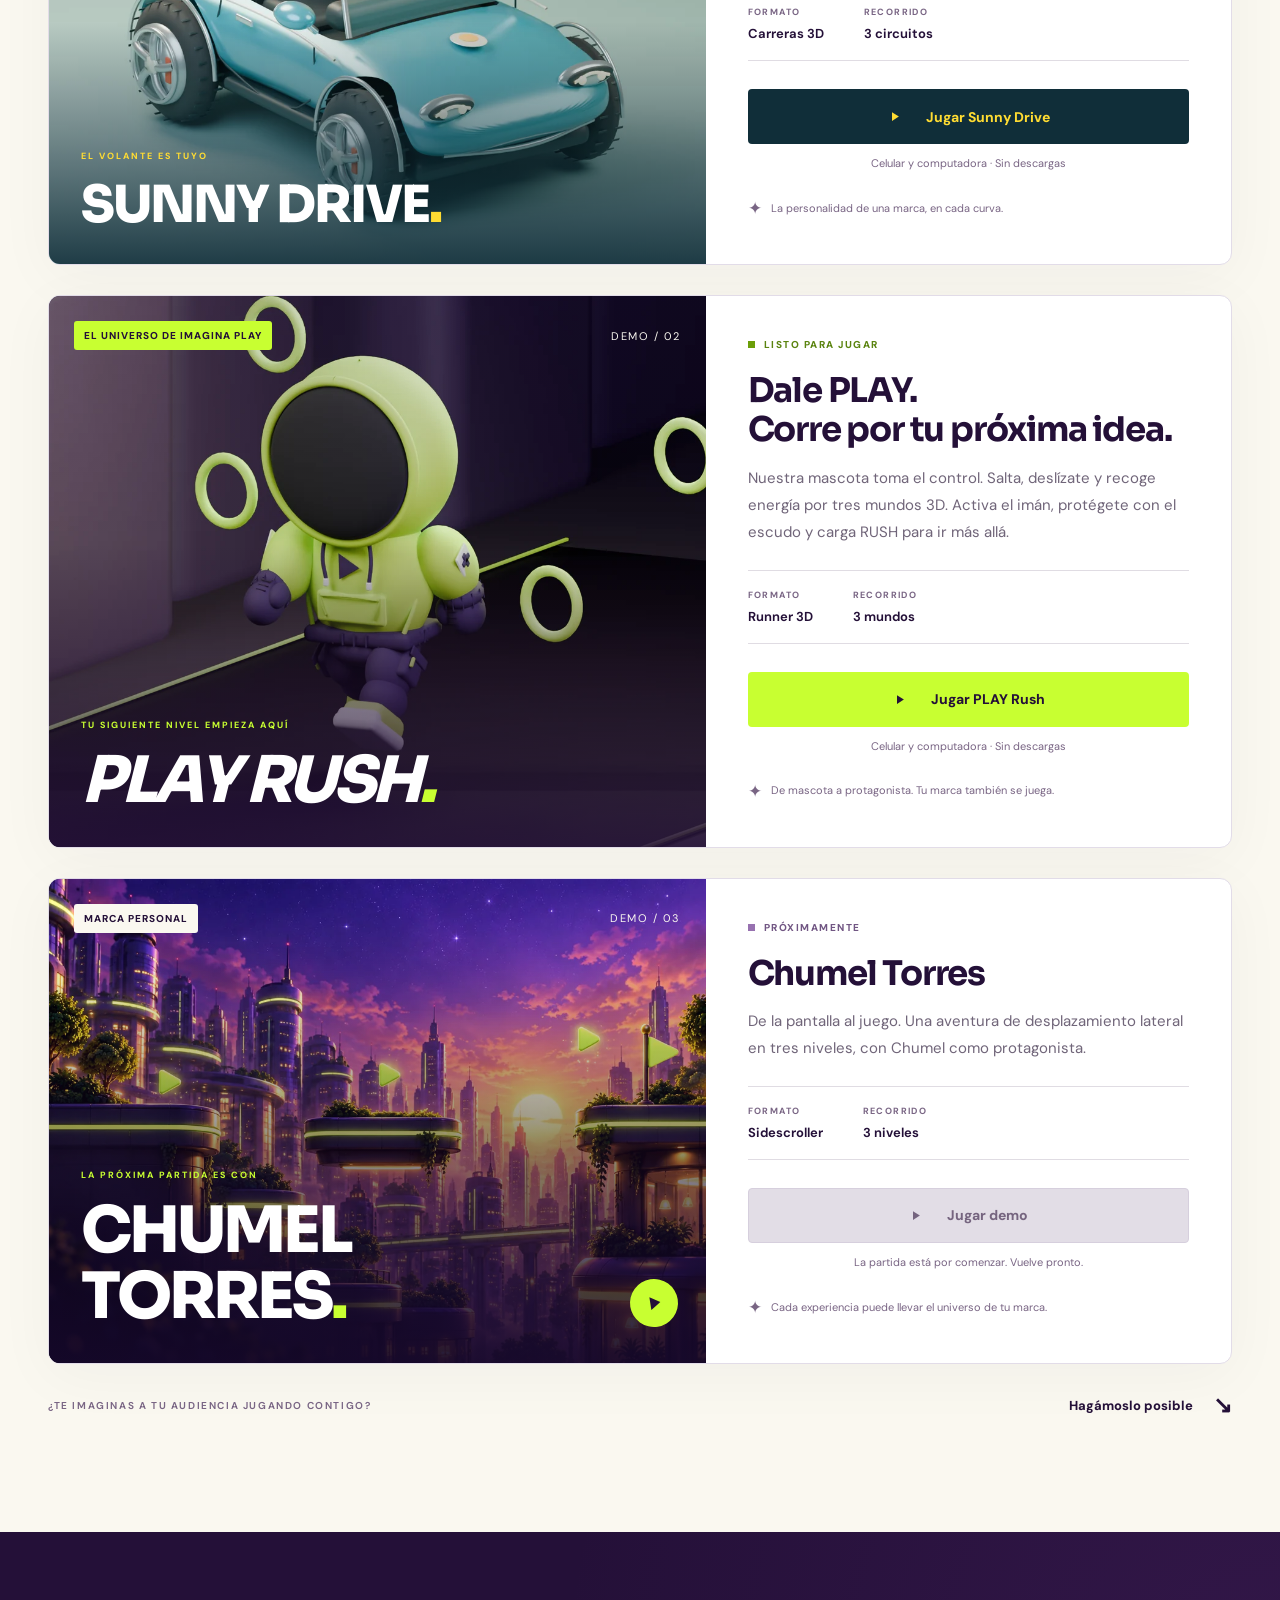
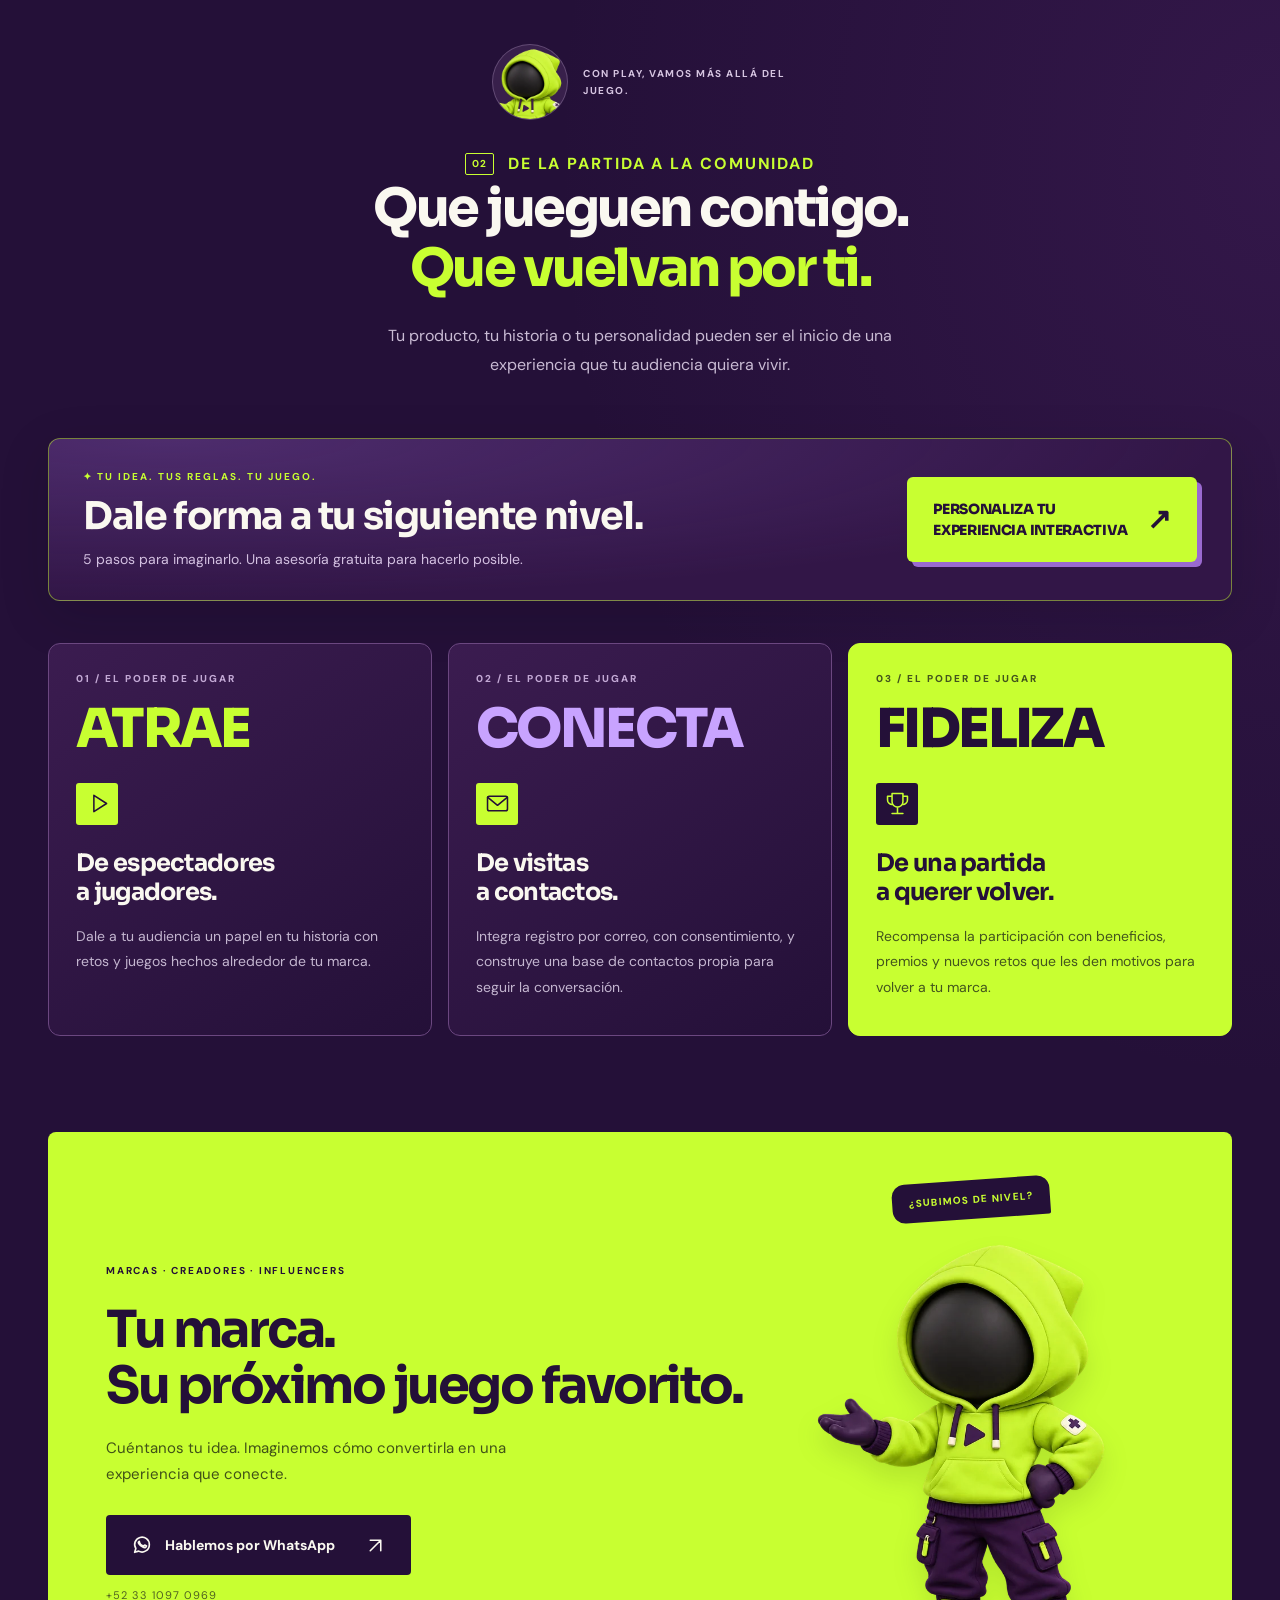
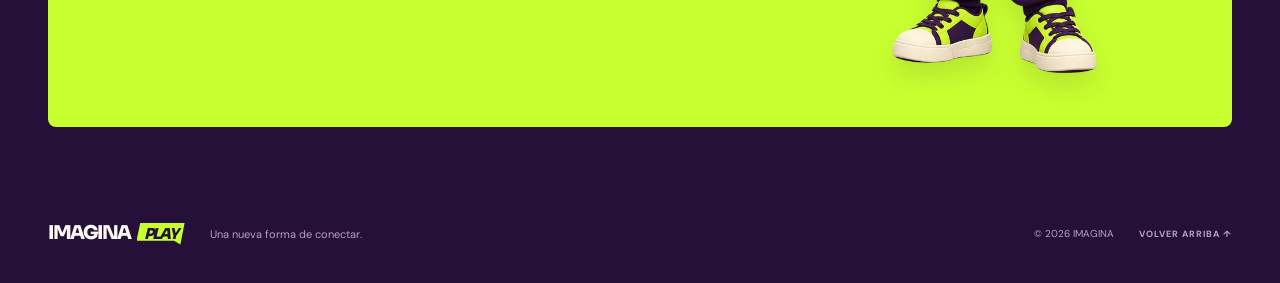
==== commit 7d2289a7: "Integrar PLAY Rush jugable en la landing de IMAGINA PLAY" ====
--- a/index.html
+++ b/index.html
@@ -18,6 +18,7 @@
   <link rel="stylesheet" href="play.css">
   <link rel="stylesheet" href="interactive.css">
   <link rel="stylesheet" href="sunny-card.css">
+  <link rel="stylesheet" href="rush-card.css">
   <script src="site-config.js" defer></script><script src="script.js" defer></script><script src="interactive.js" defer></script>
 </head>
 <body>
@@ -38,7 +39,8 @@
     <section class="demos-section section-pad" id="demos" aria-labelledby="demos-title"><div class="page-width">
       <div class="section-intro"><div><p class="eyebrow"><span class="section-number">01</span> EL SIGUIENTE NIVEL</p><h2 id="demos-title">Tu próxima partida<br> empieza <em>aquí.</em></h2></div><div class="play-demo-guide"><div class="play-guide-copy"><span class="play-signature">SOY PLAY.</span><p>Vamos al siguiente nivel.</p><span>Descubre cómo se siente jugar una marca.</span></div><img class="play-gaming" src="assets/play-jugando.webp" alt="Play jugando con su consola portátil." width="600" height="800" loading="lazy" decoding="async"></div></div>
       <article class="demo-feature sunny-demo"><div class="demo-cover"><img src="games/sunny-drive/sunny-cover-v4.webp" alt="Sunny, la mascota de Escuela de Manejo del Sol, sentado al volante de su convertible turquesa modelado en 3D." width="1200" height="900" loading="lazy" decoding="async"><div class="cover-shade"></div><div class="cover-top"><span class="pill">ESCUELA DE MANEJO DEL SOL</span><span class="cover-index">DEMO / 01</span></div><div class="cover-title"><span>EL VOLANTE ES TUYO</span><strong>SUNNY DRIVE<span class="lime-period">.</span></strong></div></div><div class="demo-info"><div class="demo-status is-ready"><span class="status-square"></span><span>LISTO PARA JUGAR</span></div><h3>Sunny Drive:<br>Copa del Sol</h3><p class="demo-description">Sunny pone a tu marca al volante. Una carrera 3D por la costa, el cañón y la ciudad neón: esquiva obstáculos, recoge soles y encuentra tu momento para activar el turbo.</p><dl class="game-facts"><div><dt>FORMATO</dt><dd>Carreras 3D</dd></div><div><dt>RECORRIDO</dt><dd>3 circuitos</dd></div></dl><a class="button button-dark demo-play" href="games/sunny-drive/"><svg viewBox="0 0 24 24" aria-hidden="true"><path d="m8 5 11 7-11 7Z"/></svg><span>Jugar Sunny Drive</span></a><p class="demo-availability">Celular y computadora · Sin descargas</p><div class="demo-footnote"><span aria-hidden="true">✦</span> La personalidad de una marca, en cada curva.</div></div></article>
-      <article class="demo-feature"><div class="demo-cover"><img src="assets/demo-world.webp" alt="Plataformas de bordes redondeados sobre una ciudad futurista. Portada conceptual, no captura del juego." width="1200" height="800" loading="lazy" decoding="async"><div class="cover-shade"></div><div class="cover-top"><span class="pill">MARCA PERSONAL</span><span class="cover-index">DEMO / 02</span></div><div class="cover-title"><span>LA PRÓXIMA PARTIDA ES CON</span><strong>CHUMEL<br> TORRES<span class="lime-period">.</span></strong></div><span class="cover-badge" aria-hidden="true"><svg viewBox="0 0 24 24"><path d="m8 5 11 7-11 7Z"/></svg></span></div>
+      <article class="demo-feature rush-demo"><div class="demo-cover"><img src="games/play-rush/play-cover.webp" alt="Play, con capucha lima y rostro negro mate, corriendo entre fichas de energía por una ciudad 3D." width="1200" height="900" loading="lazy" decoding="async"><div class="cover-shade"></div><div class="cover-top"><span class="pill">EL UNIVERSO DE IMAGINA PLAY</span><span class="cover-index">DEMO / 02</span></div><div class="cover-title"><span>TU SIGUIENTE NIVEL EMPIEZA AQUÍ</span><strong>PLAY RUSH<span class="lime-period">.</span></strong></div></div><div class="demo-info"><div class="demo-status is-ready"><span class="status-square"></span><span>LISTO PARA JUGAR</span></div><h3>Dale PLAY.<br>Corre por tu próxima idea.</h3><p class="demo-description">Nuestra mascota toma el control. Salta, deslízate y recoge energía por tres mundos 3D. Activa el imán, protégete con el escudo y carga RUSH para ir más allá.</p><dl class="game-facts"><div><dt>FORMATO</dt><dd>Runner 3D</dd></div><div><dt>RECORRIDO</dt><dd>3 mundos</dd></div></dl><a class="button demo-play" href="games/play-rush/"><svg viewBox="0 0 24 24" aria-hidden="true"><path d="m8 5 11 7-11 7Z"/></svg><span>Jugar PLAY Rush</span></a><p class="demo-availability">Celular y computadora · Sin descargas</p><div class="demo-footnote"><span aria-hidden="true">✦</span> De mascota a protagonista. Tu marca también se juega.</div></div></article>
+      <article class="demo-feature"><div class="demo-cover"><img src="assets/demo-world.webp" alt="Plataformas de bordes redondeados sobre una ciudad futurista. Portada conceptual, no captura del juego." width="1200" height="800" loading="lazy" decoding="async"><div class="cover-shade"></div><div class="cover-top"><span class="pill">MARCA PERSONAL</span><span class="cover-index">DEMO / 03</span></div><div class="cover-title"><span>LA PRÓXIMA PARTIDA ES CON</span><strong>CHUMEL<br> TORRES<span class="lime-period">.</span></strong></div><span class="cover-badge" aria-hidden="true"><svg viewBox="0 0 24 24"><path d="m8 5 11 7-11 7Z"/></svg></span></div>
         <div class="demo-info"><div class="demo-status"><span class="status-square"></span><span id="demo-status-label">PRÓXIMAMENTE</span></div><h3>Chumel Torres</h3><p class="demo-description">De la pantalla al juego. Una aventura de desplazamiento lateral en tres niveles, con Chumel como protagonista.</p><dl class="game-facts"><div><dt>FORMATO</dt><dd>Sidescroller</dd></div><div><dt>RECORRIDO</dt><dd>3 niveles</dd></div></dl><button class="button button-dark demo-play" id="play-chumel" type="button" disabled aria-describedby="demo-availability"><svg viewBox="0 0 24 24" aria-hidden="true"><path d="m8 5 11 7-11 7Z"/></svg><span>Jugar demo</span></button><p class="demo-availability" id="demo-availability">La partida está por comenzar. Vuelve pronto.</p><div class="demo-footnote"><span aria-hidden="true">✦</span> Cada experiencia puede llevar el universo de tu marca.</div></div>
       </article>
       <div class="demo-after"><span>¿TE IMAGINAS A TU AUDIENCIA JUGANDO CONTIGO?</span><a href="#conexion">Hagámoslo posible <span aria-hidden="true">↘</span></a></div>
--- a/rush-card.css
+++ b/rush-card.css
@@ -0,0 +1 @@
+.rush-demo{margin-top:30px}.rush-demo+.demo-feature{margin-top:30px}.rush-demo .demo-cover{background:#241038}.rush-demo .demo-cover>img{object-position:50% 35%}.rush-demo .cover-shade{background:linear-gradient(180deg,#24103822,transparent 45%,#241038e0 100%)}.rush-demo .demo-status{color:#5b8410}.rush-demo .status-square{background:#82a90a}.rush-demo .pill{background:#c8ff31;color:#241038}.rush-demo .demo-play{background:#c8ff31;color:#241038}.rush-demo .demo-play:hover{background:#b9f126}.rush-demo .cover-title strong{font-style:italic;letter-spacing:-3.5px}
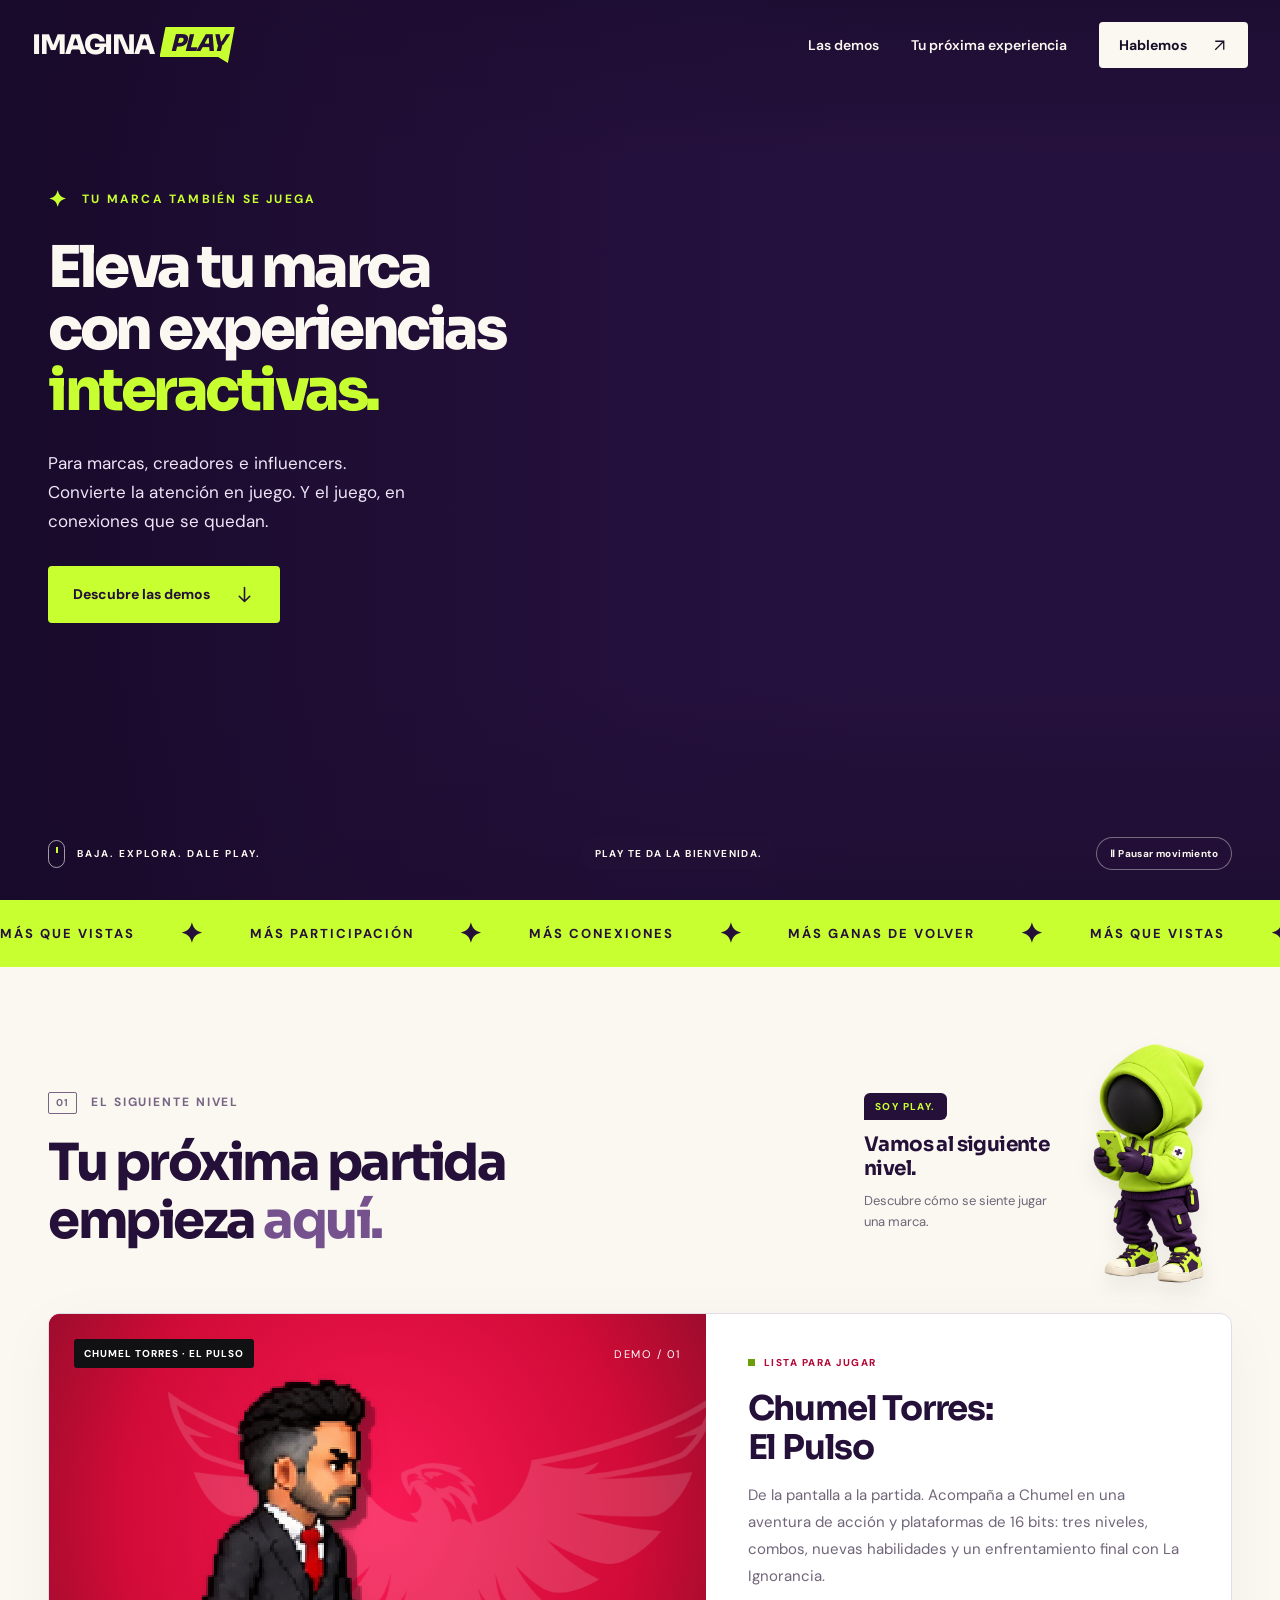
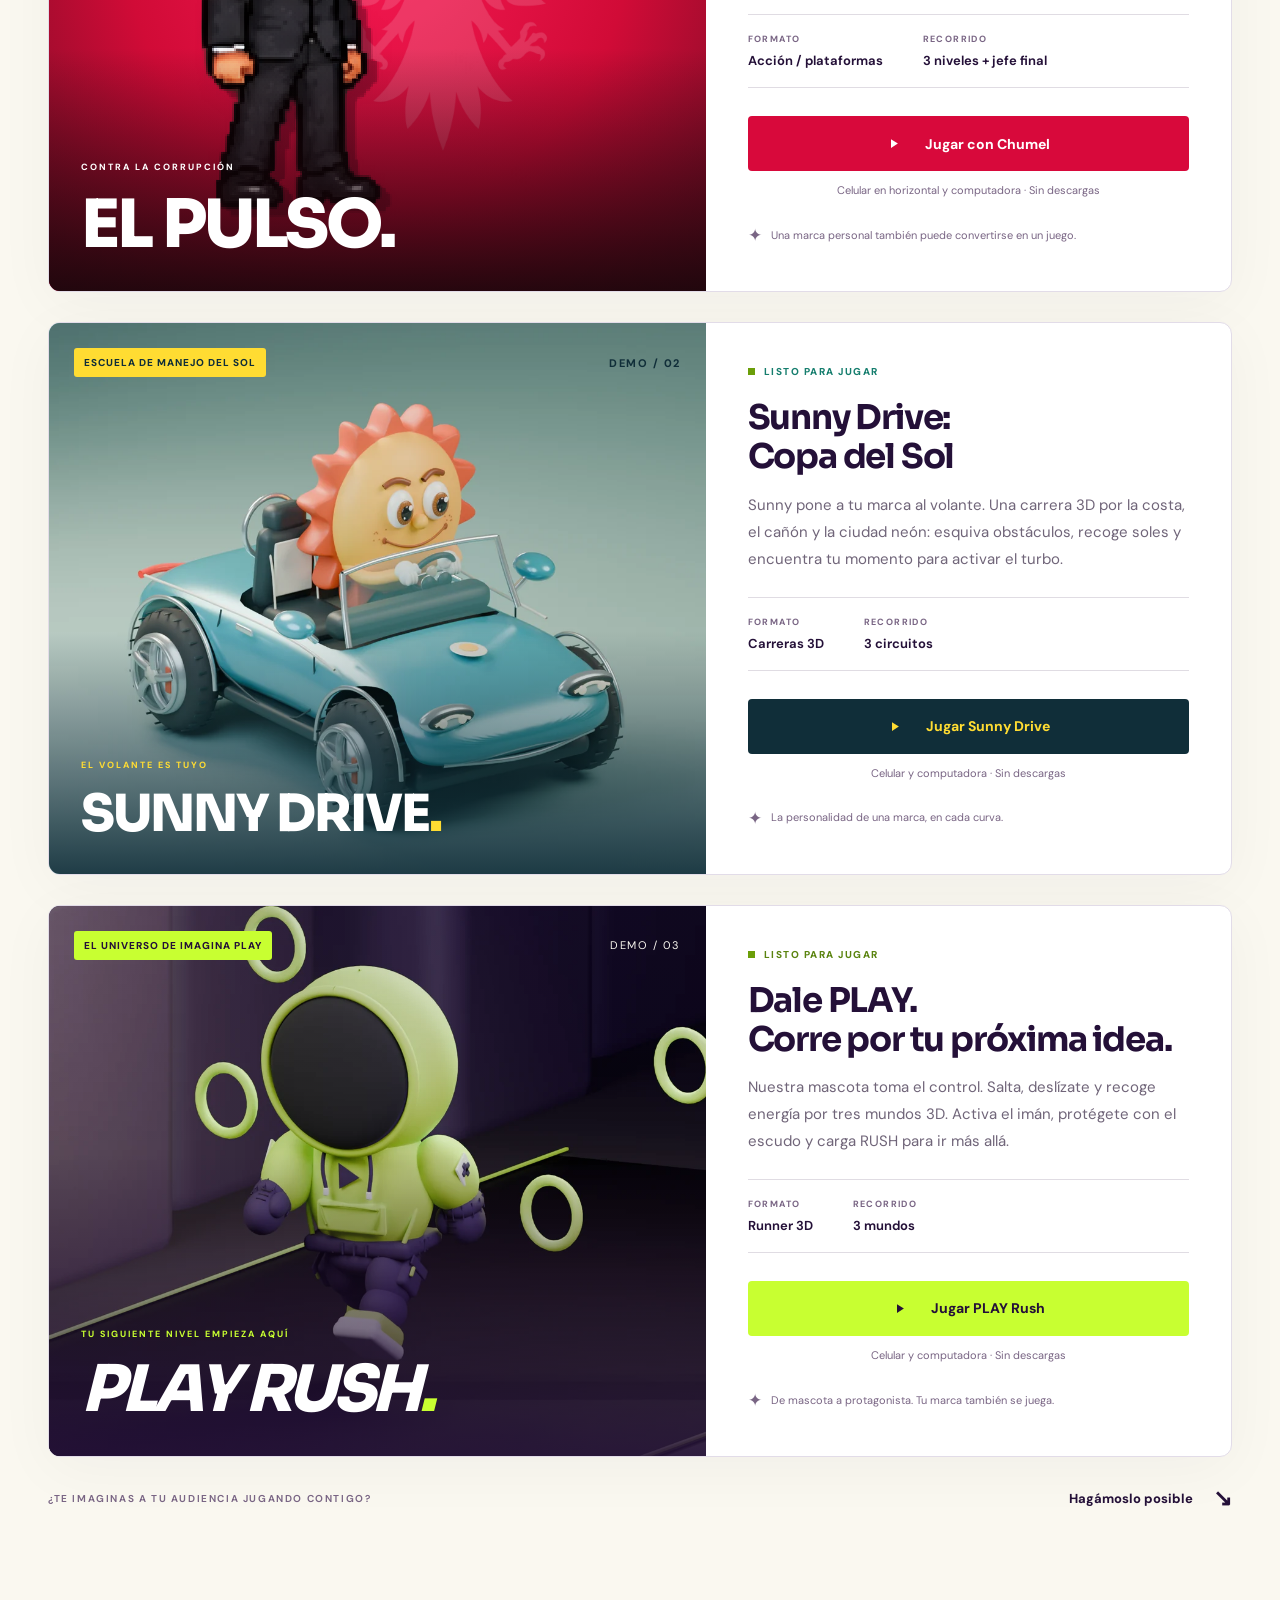
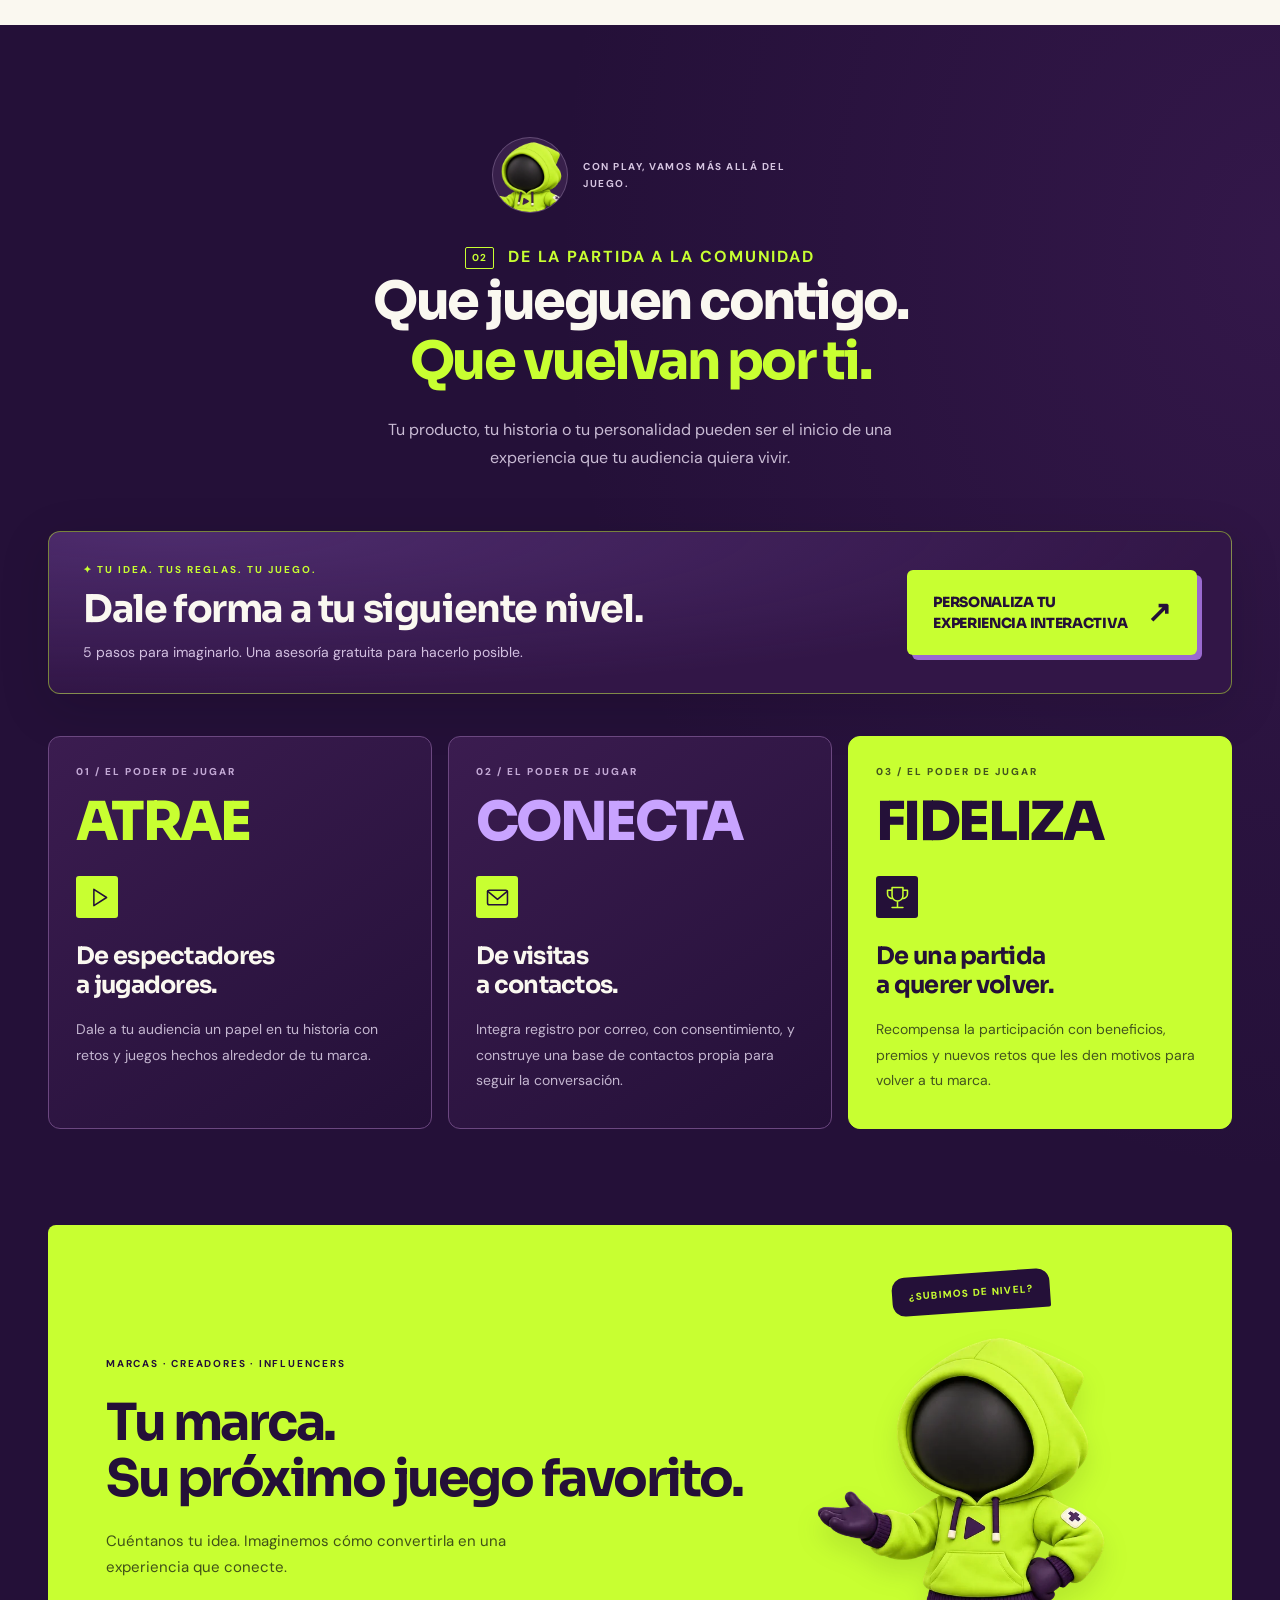
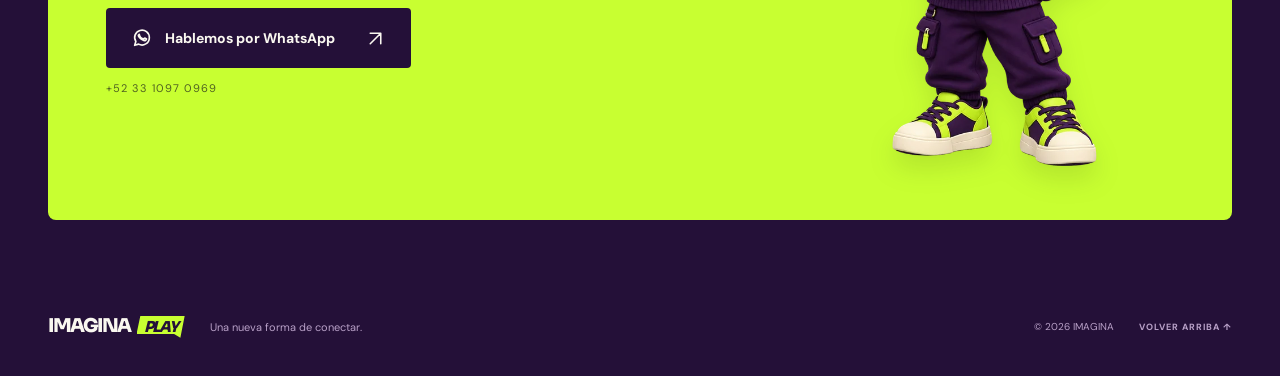
==== commit 76c9fe49: "Destacar a Chumel Torres como primera demo jugable de la landing" ====
--- a/index.html
+++ b/index.html
@@ -19,7 +19,8 @@
   <link rel="stylesheet" href="interactive.css">
   <link rel="stylesheet" href="sunny-card.css">
   <link rel="stylesheet" href="rush-card.css">
-  <script src="site-config.js" defer></script><script src="script.js" defer></script><script src="interactive.js" defer></script>
+  <link rel="stylesheet" href="chumel-card.css">
+  <script src="site-config.js?v=chumel-1" defer></script><script src="script.js?v=chumel-1" defer></script><script src="interactive.js" defer></script>
 </head>
 <body>
   <a class="skip-link" href="#contenido">Saltar al contenido</a>
@@ -38,11 +39,9 @@
     <div class="marquee-strip" aria-hidden="true"><div class="marquee-track"><div class="marquee-group"><b>MÁS QUE VISTAS</b><i>✦</i><b>MÁS PARTICIPACIÓN</b><i>✦</i><b>MÁS CONEXIONES</b><i>✦</i><b>MÁS GANAS DE VOLVER</b><i>✦</i></div><div class="marquee-group"><b>MÁS QUE VISTAS</b><i>✦</i><b>MÁS PARTICIPACIÓN</b><i>✦</i><b>MÁS CONEXIONES</b><i>✦</i><b>MÁS GANAS DE VOLVER</b><i>✦</i></div></div></div>
     <section class="demos-section section-pad" id="demos" aria-labelledby="demos-title"><div class="page-width">
       <div class="section-intro"><div><p class="eyebrow"><span class="section-number">01</span> EL SIGUIENTE NIVEL</p><h2 id="demos-title">Tu próxima partida<br> empieza <em>aquí.</em></h2></div><div class="play-demo-guide"><div class="play-guide-copy"><span class="play-signature">SOY PLAY.</span><p>Vamos al siguiente nivel.</p><span>Descubre cómo se siente jugar una marca.</span></div><img class="play-gaming" src="assets/play-jugando.webp" alt="Play jugando con su consola portátil." width="600" height="800" loading="lazy" decoding="async"></div></div>
-      <article class="demo-feature sunny-demo"><div class="demo-cover"><img src="games/sunny-drive/sunny-cover-v4.webp" alt="Sunny, la mascota de Escuela de Manejo del Sol, sentado al volante de su convertible turquesa modelado en 3D." width="1200" height="900" loading="lazy" decoding="async"><div class="cover-shade"></div><div class="cover-top"><span class="pill">ESCUELA DE MANEJO DEL SOL</span><span class="cover-index">DEMO / 01</span></div><div class="cover-title"><span>EL VOLANTE ES TUYO</span><strong>SUNNY DRIVE<span class="lime-period">.</span></strong></div></div><div class="demo-info"><div class="demo-status is-ready"><span class="status-square"></span><span>LISTO PARA JUGAR</span></div><h3>Sunny Drive:<br>Copa del Sol</h3><p class="demo-description">Sunny pone a tu marca al volante. Una carrera 3D por la costa, el cañón y la ciudad neón: esquiva obstáculos, recoge soles y encuentra tu momento para activar el turbo.</p><dl class="game-facts"><div><dt>FORMATO</dt><dd>Carreras 3D</dd></div><div><dt>RECORRIDO</dt><dd>3 circuitos</dd></div></dl><a class="button button-dark demo-play" href="games/sunny-drive/"><svg viewBox="0 0 24 24" aria-hidden="true"><path d="m8 5 11 7-11 7Z"/></svg><span>Jugar Sunny Drive</span></a><p class="demo-availability">Celular y computadora · Sin descargas</p><div class="demo-footnote"><span aria-hidden="true">✦</span> La personalidad de una marca, en cada curva.</div></div></article>
-      <article class="demo-feature rush-demo"><div class="demo-cover"><img src="games/play-rush/play-cover.webp" alt="Play, con capucha lima y rostro negro mate, corriendo entre fichas de energía por una ciudad 3D." width="1200" height="900" loading="lazy" decoding="async"><div class="cover-shade"></div><div class="cover-top"><span class="pill">EL UNIVERSO DE IMAGINA PLAY</span><span class="cover-index">DEMO / 02</span></div><div class="cover-title"><span>TU SIGUIENTE NIVEL EMPIEZA AQUÍ</span><strong>PLAY RUSH<span class="lime-period">.</span></strong></div></div><div class="demo-info"><div class="demo-status is-ready"><span class="status-square"></span><span>LISTO PARA JUGAR</span></div><h3>Dale PLAY.<br>Corre por tu próxima idea.</h3><p class="demo-description">Nuestra mascota toma el control. Salta, deslízate y recoge energía por tres mundos 3D. Activa el imán, protégete con el escudo y carga RUSH para ir más allá.</p><dl class="game-facts"><div><dt>FORMATO</dt><dd>Runner 3D</dd></div><div><dt>RECORRIDO</dt><dd>3 mundos</dd></div></dl><a class="button demo-play" href="games/play-rush/"><svg viewBox="0 0 24 24" aria-hidden="true"><path d="m8 5 11 7-11 7Z"/></svg><span>Jugar PLAY Rush</span></a><p class="demo-availability">Celular y computadora · Sin descargas</p><div class="demo-footnote"><span aria-hidden="true">✦</span> De mascota a protagonista. Tu marca también se juega.</div></div></article>
-      <article class="demo-feature"><div class="demo-cover"><img src="assets/demo-world.webp" alt="Plataformas de bordes redondeados sobre una ciudad futurista. Portada conceptual, no captura del juego." width="1200" height="800" loading="lazy" decoding="async"><div class="cover-shade"></div><div class="cover-top"><span class="pill">MARCA PERSONAL</span><span class="cover-index">DEMO / 03</span></div><div class="cover-title"><span>LA PRÓXIMA PARTIDA ES CON</span><strong>CHUMEL<br> TORRES<span class="lime-period">.</span></strong></div><span class="cover-badge" aria-hidden="true"><svg viewBox="0 0 24 24"><path d="m8 5 11 7-11 7Z"/></svg></span></div>
-        <div class="demo-info"><div class="demo-status"><span class="status-square"></span><span id="demo-status-label">PRÓXIMAMENTE</span></div><h3>Chumel Torres</h3><p class="demo-description">De la pantalla al juego. Una aventura de desplazamiento lateral en tres niveles, con Chumel como protagonista.</p><dl class="game-facts"><div><dt>FORMATO</dt><dd>Sidescroller</dd></div><div><dt>RECORRIDO</dt><dd>3 niveles</dd></div></dl><button class="button button-dark demo-play" id="play-chumel" type="button" disabled aria-describedby="demo-availability"><svg viewBox="0 0 24 24" aria-hidden="true"><path d="m8 5 11 7-11 7Z"/></svg><span>Jugar demo</span></button><p class="demo-availability" id="demo-availability">La partida está por comenzar. Vuelve pronto.</p><div class="demo-footnote"><span aria-hidden="true">✦</span> Cada experiencia puede llevar el universo de tu marca.</div></div>
-      </article>
+      <article class="demo-feature chumel-demo" id="demo-chumel"><div class="demo-cover"><div class="pulso-cover-art" role="img" aria-label="Chumel en pixel art, protagonista de El Pulso: Contra la Corrupción, con la identidad roja, blanca y negra del juego."><img class="pulso-watermark" src="games/chumel/assets/pulso-eagle.webp" alt="" loading="lazy" decoding="async" width="1536" height="1024"><div class="pulso-character" aria-hidden="true"></div></div><div class="cover-shade"></div><div class="cover-top"><span class="pill">CHUMEL TORRES · EL PULSO</span><span class="cover-index">DEMO / 01</span></div><div class="cover-title"><span>CONTRA LA CORRUPCIÓN</span><strong>EL PULSO<span class="lime-period">.</span></strong></div></div><div class="demo-info"><div class="demo-status is-ready"><span class="status-square"></span><span id="demo-status-label">LISTO PARA JUGAR</span></div><h3>Chumel Torres:<br>El Pulso</h3><p class="demo-description">De la pantalla a la partida. Acompaña a Chumel en una aventura de acción y plataformas de 16 bits: tres niveles, combos, nuevas habilidades y un enfrentamiento final con La Ignorancia.</p><dl class="game-facts"><div><dt>FORMATO</dt><dd>Acción / plataformas</dd></div><div><dt>RECORRIDO</dt><dd>3 niveles + jefe final</dd></div></dl><a class="button demo-play" id="play-chumel" href="games/chumel/" aria-describedby="demo-availability"><svg viewBox="0 0 24 24" aria-hidden="true"><path d="m8 5 11 7-11 7Z"/></svg><span>Jugar con Chumel</span></a><p class="demo-availability" id="demo-availability">Celular en horizontal y computadora · Sin descargas</p><div class="demo-footnote"><span aria-hidden="true">✦</span> Una marca personal también puede convertirse en un juego.</div></div></article>
+      <article class="demo-feature sunny-demo"><div class="demo-cover"><img src="games/sunny-drive/sunny-cover-v4.webp" alt="Sunny, la mascota de Escuela de Manejo del Sol, sentado al volante de su convertible turquesa modelado en 3D." width="1200" height="900" loading="lazy" decoding="async"><div class="cover-shade"></div><div class="cover-top"><span class="pill">ESCUELA DE MANEJO DEL SOL</span><span class="cover-index">DEMO / 02</span></div><div class="cover-title"><span>EL VOLANTE ES TUYO</span><strong>SUNNY DRIVE<span class="lime-period">.</span></strong></div></div><div class="demo-info"><div class="demo-status is-ready"><span class="status-square"></span><span>LISTO PARA JUGAR</span></div><h3>Sunny Drive:<br>Copa del Sol</h3><p class="demo-description">Sunny pone a tu marca al volante. Una carrera 3D por la costa, el cañón y la ciudad neón: esquiva obstáculos, recoge soles y encuentra tu momento para activar el turbo.</p><dl class="game-facts"><div><dt>FORMATO</dt><dd>Carreras 3D</dd></div><div><dt>RECORRIDO</dt><dd>3 circuitos</dd></div></dl><a class="button button-dark demo-play" href="games/sunny-drive/"><svg viewBox="0 0 24 24" aria-hidden="true"><path d="m8 5 11 7-11 7Z"/></svg><span>Jugar Sunny Drive</span></a><p class="demo-availability">Celular y computadora · Sin descargas</p><div class="demo-footnote"><span aria-hidden="true">✦</span> La personalidad de una marca, en cada curva.</div></div></article>
+      <article class="demo-feature rush-demo"><div class="demo-cover"><img src="games/play-rush/play-cover.webp" alt="Play, con capucha lima y rostro negro mate, corriendo entre fichas de energía por una ciudad 3D." width="1200" height="900" loading="lazy" decoding="async"><div class="cover-shade"></div><div class="cover-top"><span class="pill">EL UNIVERSO DE IMAGINA PLAY</span><span class="cover-index">DEMO / 03</span></div><div class="cover-title"><span>TU SIGUIENTE NIVEL EMPIEZA AQUÍ</span><strong>PLAY RUSH<span class="lime-period">.</span></strong></div></div><div class="demo-info"><div class="demo-status is-ready"><span class="status-square"></span><span>LISTO PARA JUGAR</span></div><h3>Dale PLAY.<br>Corre por tu próxima idea.</h3><p class="demo-description">Nuestra mascota toma el control. Salta, deslízate y recoge energía por tres mundos 3D. Activa el imán, protégete con el escudo y carga RUSH para ir más allá.</p><dl class="game-facts"><div><dt>FORMATO</dt><dd>Runner 3D</dd></div><div><dt>RECORRIDO</dt><dd>3 mundos</dd></div></dl><a class="button demo-play" href="games/play-rush/"><svg viewBox="0 0 24 24" aria-hidden="true"><path d="m8 5 11 7-11 7Z"/></svg><span>Jugar PLAY Rush</span></a><p class="demo-availability">Celular y computadora · Sin descargas</p><div class="demo-footnote"><span aria-hidden="true">✦</span> De mascota a protagonista. Tu marca también se juega.</div></div></article>
       <div class="demo-after"><span>¿TE IMAGINAS A TU AUDIENCIA JUGANDO CONTIGO?</span><a href="#conexion">Hagámoslo posible <span aria-hidden="true">↘</span></a></div>
     </div></section>
     <section class="connection-section section-pad" id="conexion" aria-labelledby="connection-title"><div class="page-width">
--- a/chumel-card.css
+++ b/chumel-card.css
@@ -0,0 +1 @@
+.chumel-demo{margin-bottom:30px}.chumel-demo .demo-cover{background:#cf0936;min-height:500px}.pulso-cover-art{position:absolute;inset:0;background:radial-gradient(ellipse at 50% 35%,#fa1a55 0,#d10b37 55%,#750d25 100%);overflow:hidden;z-index:-2}.pulso-cover-art .pulso-watermark{position:absolute;inset:5% -5% auto auto;width:90%;height:80%;object-fit:contain;opacity:.15}.pulso-character{position:absolute;left:0;bottom:13%;height:83%;aspect-ratio:1;background-image:url('games/chumel/assets/player.webp');background-size:600% 400%;background-position:0 0;image-rendering:pixelated;filter:drop-shadow(10px 8px 0 #59071e88)}.chumel-demo .cover-shade{background:linear-gradient(0deg,#19060be8,transparent 42%)}.chumel-demo .cover-title strong{font-size:clamp(48px,5.2vw,76px);letter-spacing:-3px}.chumel-demo .cover-title>span,.chumel-demo .lime-period{color:#fff}.chumel-demo .pill{background:#111114;color:#fff}.chumel-demo .cover-index{color:white}.chumel-demo .demo-status{color:#b40936}.chumel-demo .status-square{background:#e60b3e}.chumel-demo .demo-play{background:#d8093b;color:#fff}.chumel-demo .demo-play:hover{background:#ac052d}.chumel-demo .demo-play:focus-visible{outline:3px solid #241038;outline-offset:4px}@media(max-width:800px){.chumel-demo .demo-cover{min-height:400px}.pulso-character{left:8%;height:83%}}@media(max-width:480px){.chumel-demo .demo-cover{min-height:365px}.pulso-character{left:-5%;height:87%}.chumel-demo .pill{font-size:8px}.chumel-demo .cover-title strong{font-size:55px}.chumel-demo .cover-index{font-size:9px}}
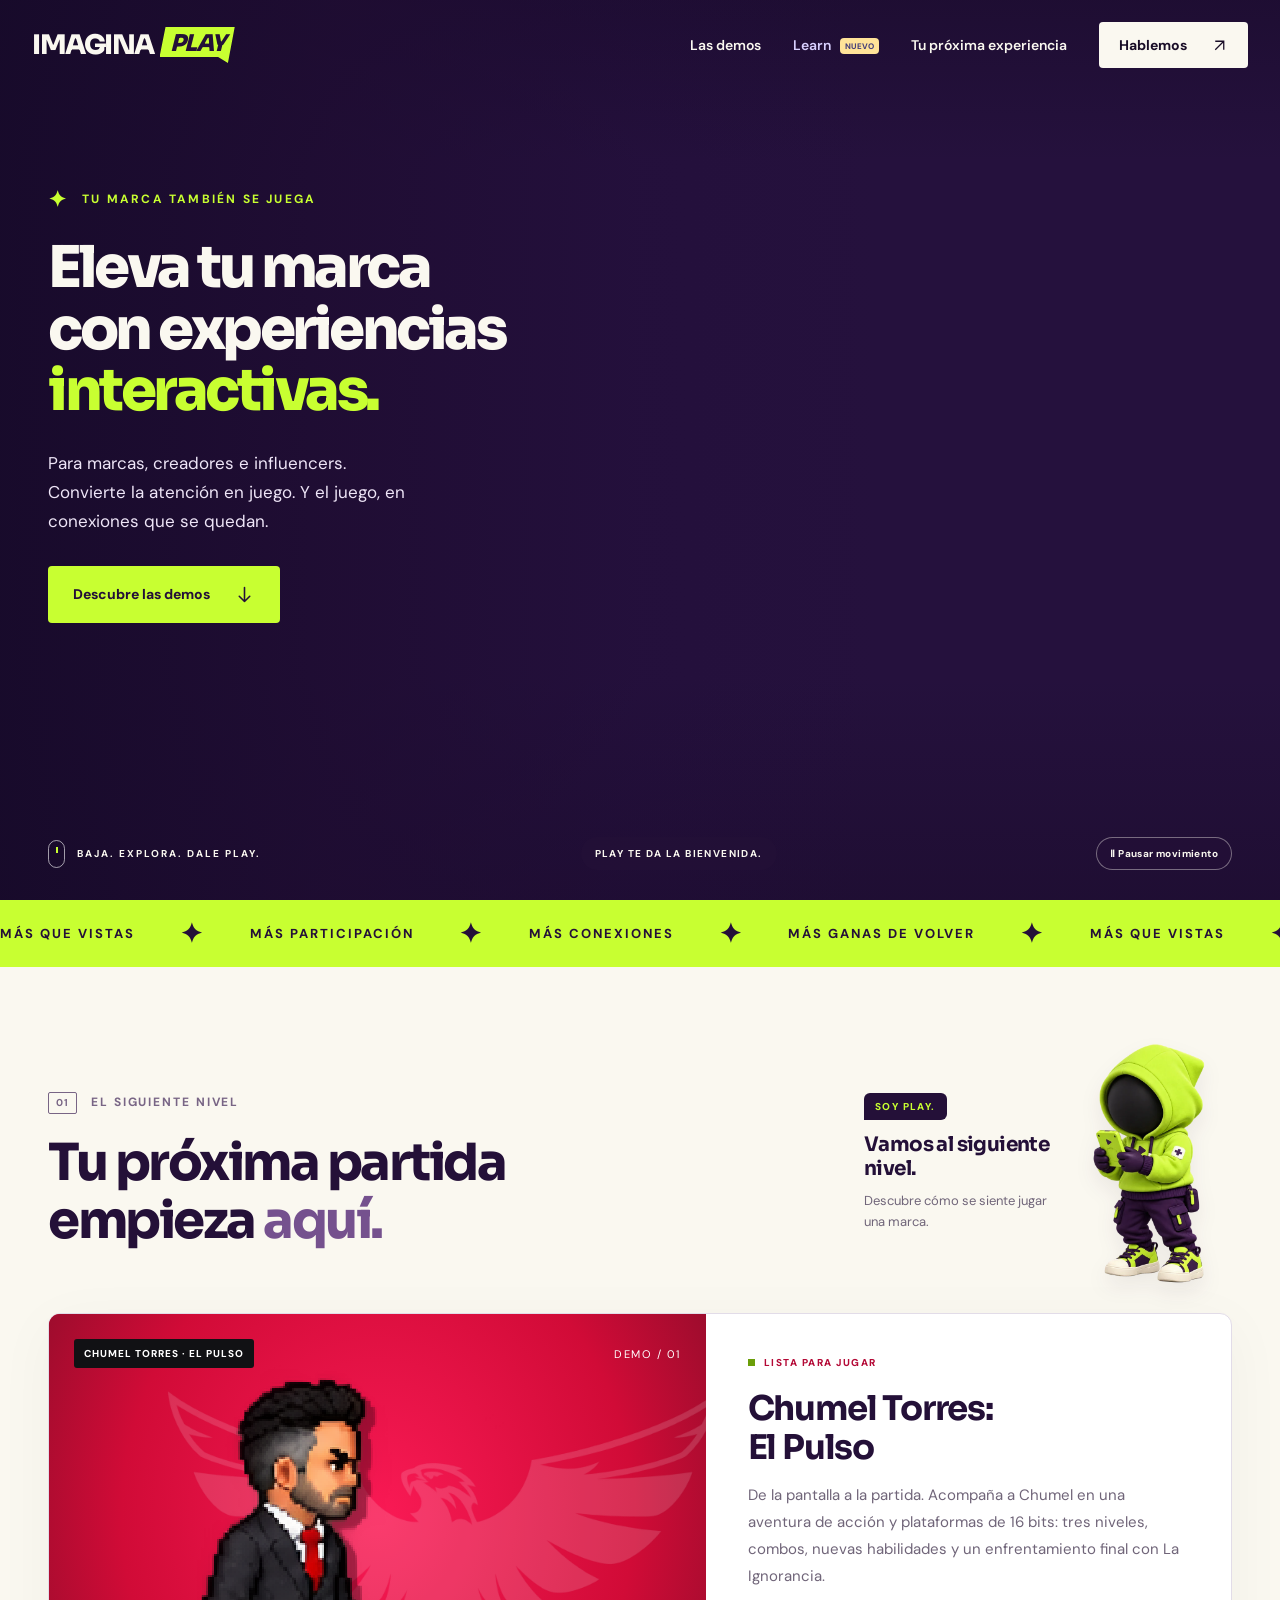
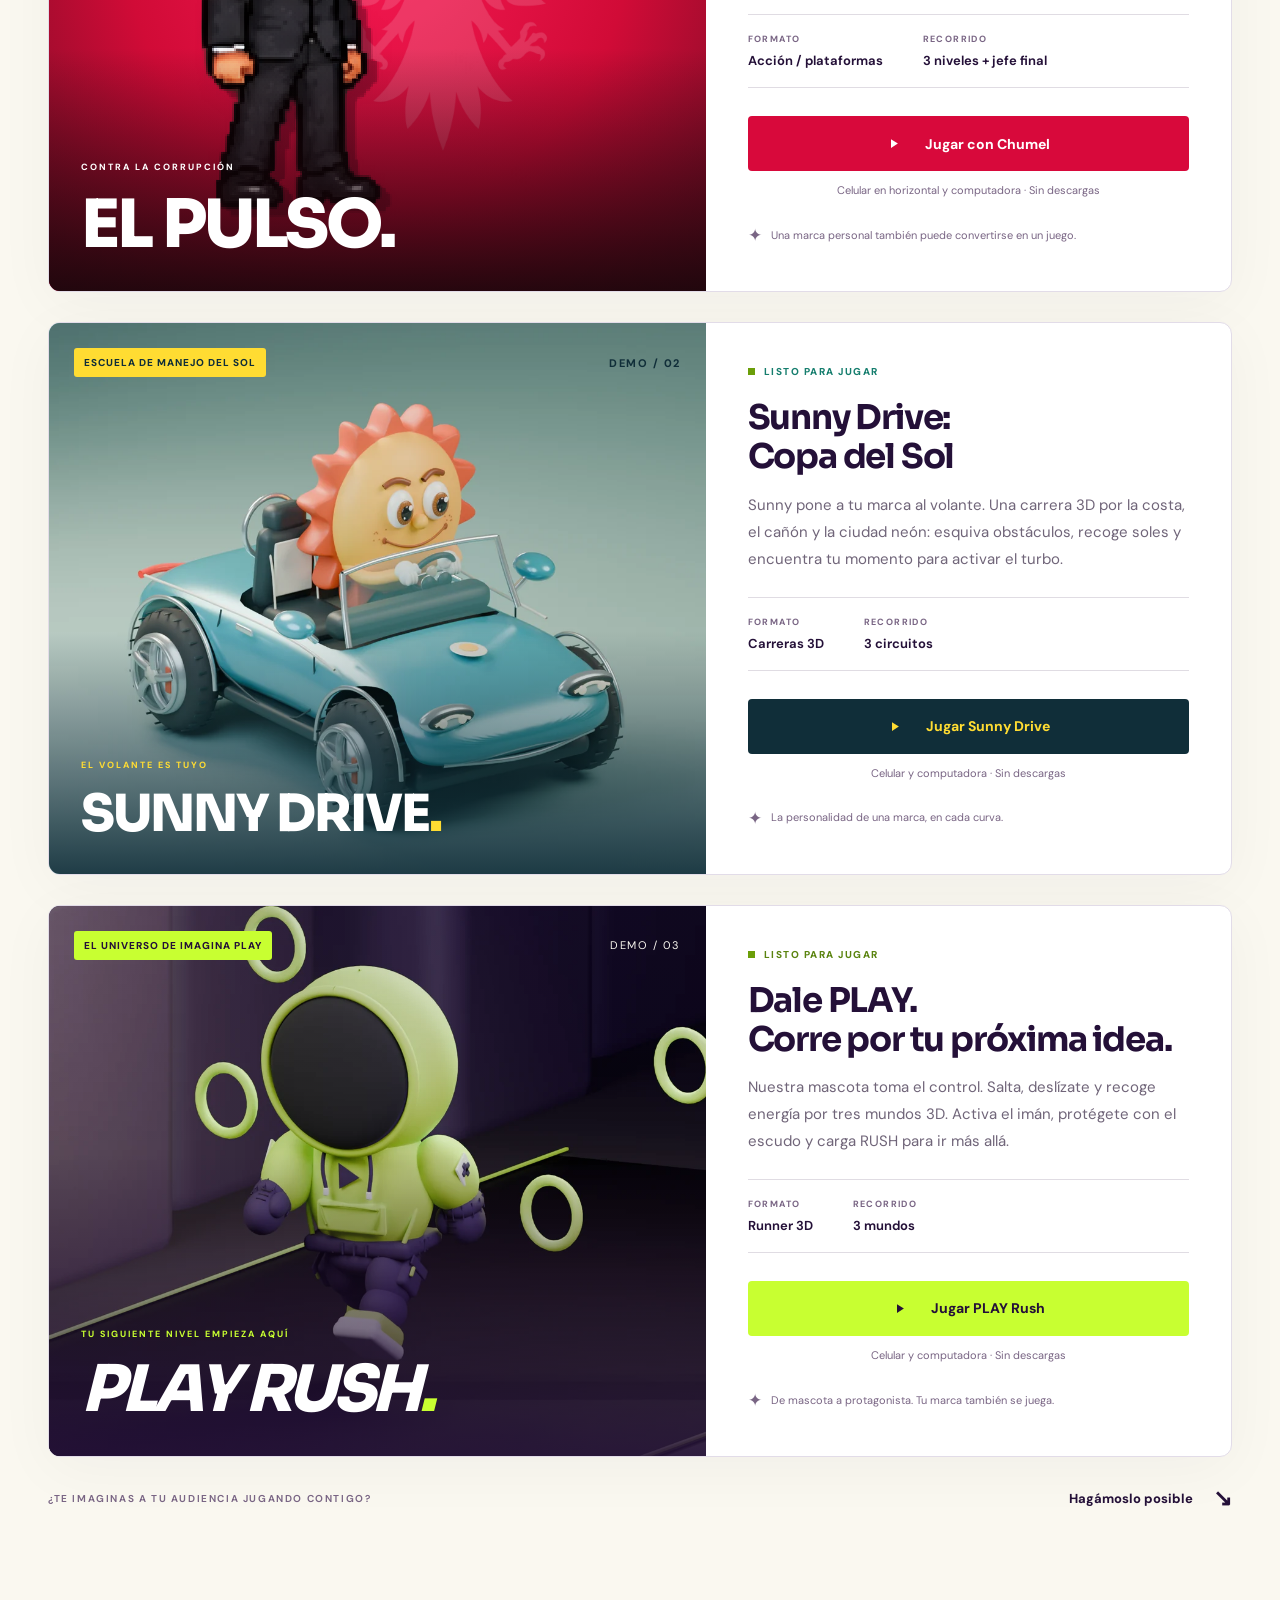
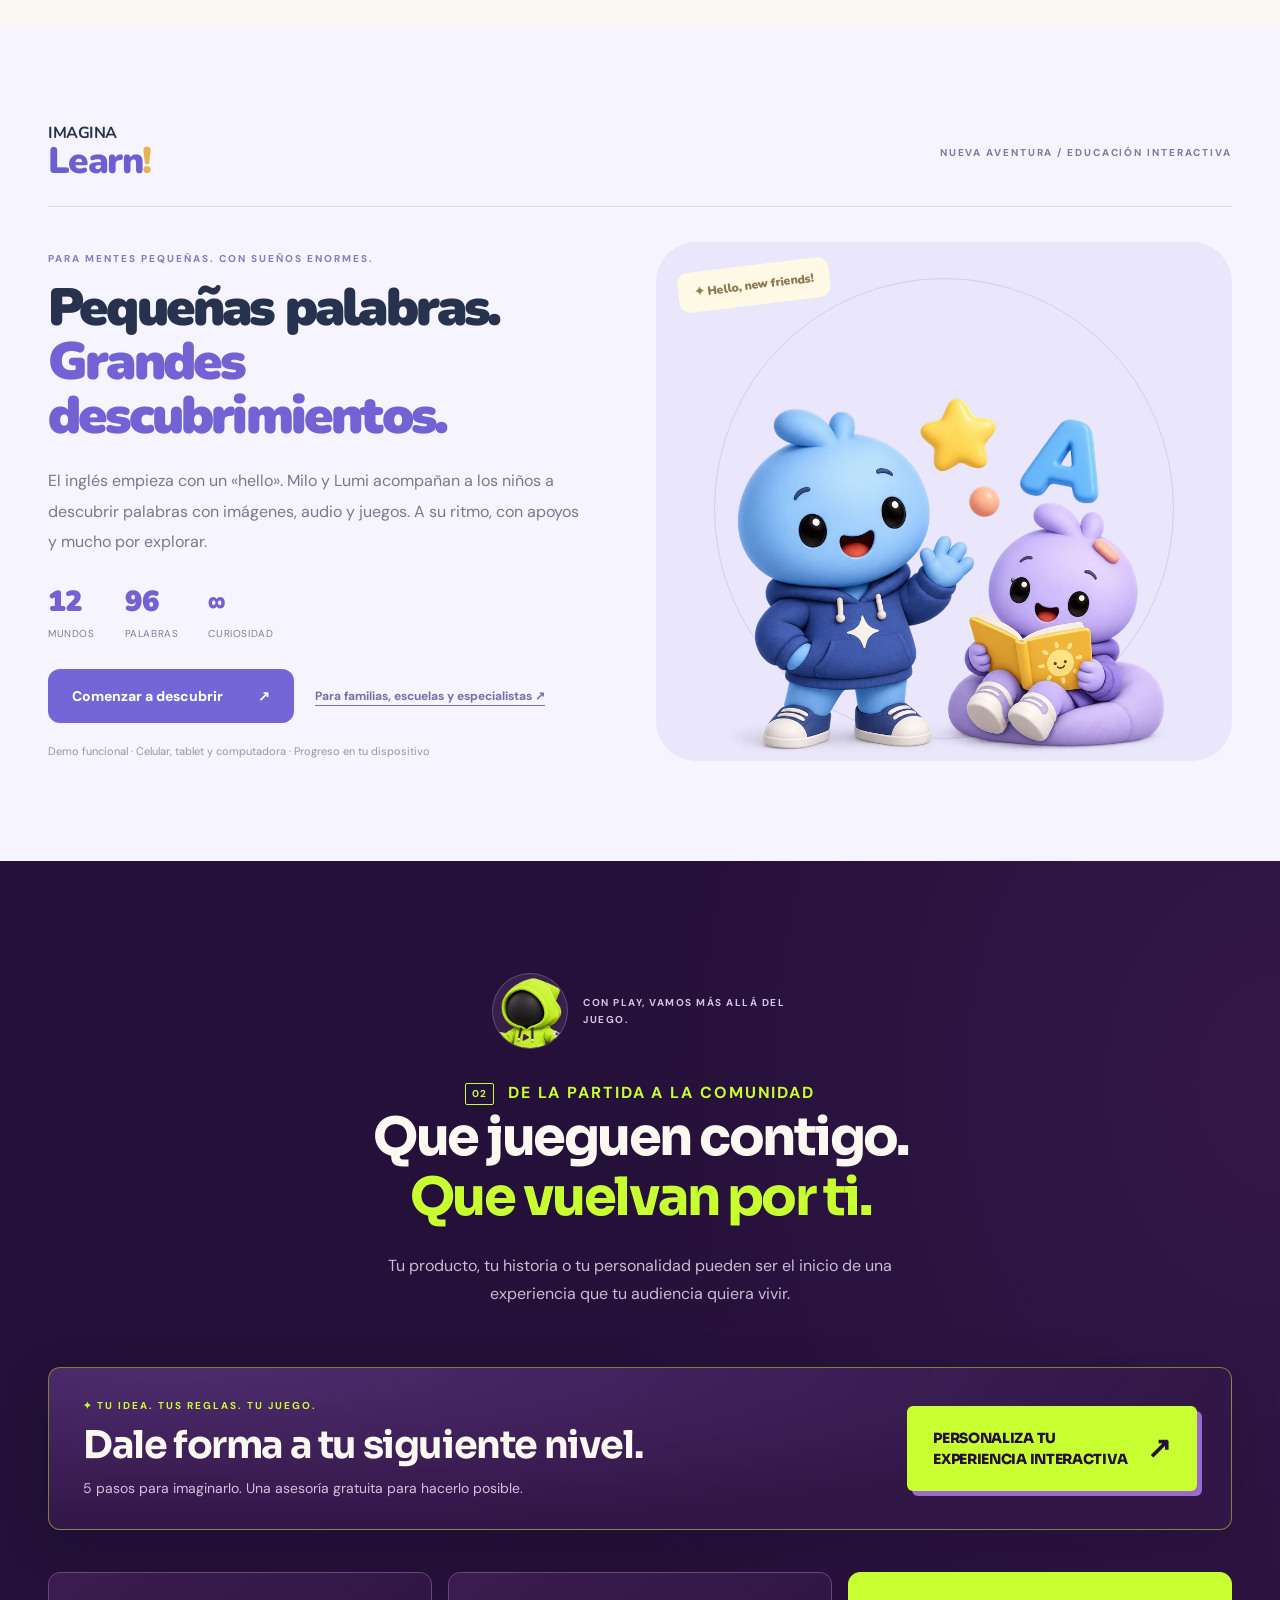
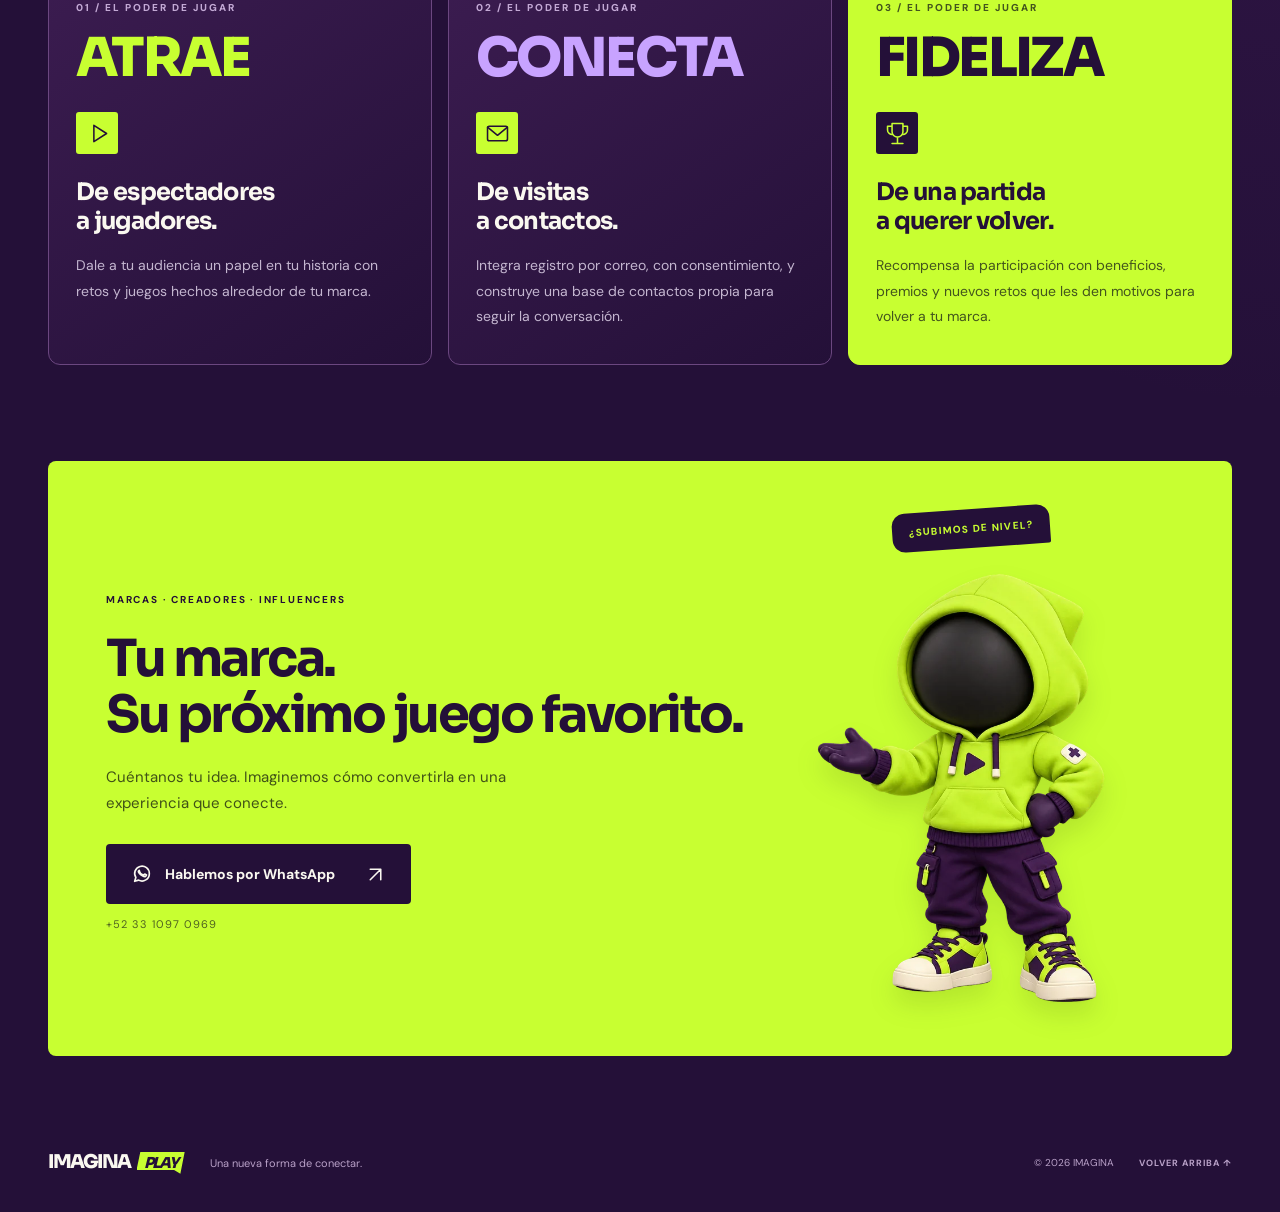
==== commit 6bc28a1f: "Integrar IMAGINA Learn en la landing principal" ====
--- a/index.html
+++ b/index.html
@@ -20,16 +20,17 @@
   <link rel="stylesheet" href="sunny-card.css">
   <link rel="stylesheet" href="rush-card.css">
   <link rel="stylesheet" href="chumel-card.css">
+  <link rel="stylesheet" href="learn-section.css">
   <script src="site-config.js?v=chumel-1" defer></script><script src="script.js?v=chumel-1" defer></script><script src="interactive.js" defer></script>
 </head>
 <body>
   <a class="skip-link" href="#contenido">Saltar al contenido</a>
   <header class="site-header"><div class="nav-shell">
     <a class="brand" href="#inicio" aria-label="Imagina Play, inicio"><span class="brand-name">IMAGINA</span><span class="brand-play">PLAY</span></a>
-    <nav class="desktop-nav" aria-label="Navegación principal"><a href="#demos">Las demos</a><a href="#conexion">Tu próxima experiencia</a></nav>
+    <nav class="desktop-nav" aria-label="Navegación principal"><a href="#demos">Las demos</a><a class="learn-nav" href="#learn">Learn <span>NUEVO</span></a><a href="#conexion">Tu próxima experiencia</a></nav>
     <a class="nav-contact whatsapp-link" href="https://wa.me/523310970969" target="_blank" rel="noopener noreferrer">Hablemos <svg viewBox="0 0 24 24" aria-hidden="true"><path d="M6 18 18 6M6 6h12v12"/></svg></a>
     <button class="menu-toggle" aria-label="Abrir menú" aria-expanded="false" aria-controls="mobile-nav"><span></span><span></span></button>
-  </div><nav class="mobile-nav" id="mobile-nav" aria-label="Navegación móvil" hidden><a href="#demos">Las demos</a><a href="#conexion">Tu próxima experiencia</a><a class="whatsapp-link" href="https://wa.me/523310970969" target="_blank" rel="noopener noreferrer">Escríbenos por WhatsApp ↗</a></nav></header>
+  </div><nav class="mobile-nav" id="mobile-nav" aria-label="Navegación móvil" hidden><a href="#demos">Las demos</a><a class="learn-nav" href="#learn">Learn <span>NUEVO</span></a><a href="#conexion">Tu próxima experiencia</a><a class="whatsapp-link" href="https://wa.me/523310970969" target="_blank" rel="noopener noreferrer">Escríbenos por WhatsApp ↗</a></nav></header>
   <main id="contenido">
     <section class="hero" id="inicio" aria-labelledby="hero-title">
       <picture class="hero-art"><source media="(max-width: 600px)" srcset="assets/hero-play-mobile.webp"><img src="assets/hero-play.webp" alt="Play, la mascota de capucha lima y rostro negro mate, te recibe bajo una consola gigante en una ciudad futurista de formas suaves." width="1672" height="941" fetchpriority="high" decoding="async"></picture><video class="hero-video" id="hero-video" muted loop playsinline preload="none" aria-hidden="true" disablepictureinpicture></video><div class="hero-shade"></div>
@@ -44,6 +45,7 @@
       <article class="demo-feature rush-demo"><div class="demo-cover"><img src="games/play-rush/play-cover.webp" alt="Play, con capucha lima y rostro negro mate, corriendo entre fichas de energía por una ciudad 3D." width="1200" height="900" loading="lazy" decoding="async"><div class="cover-shade"></div><div class="cover-top"><span class="pill">EL UNIVERSO DE IMAGINA PLAY</span><span class="cover-index">DEMO / 03</span></div><div class="cover-title"><span>TU SIGUIENTE NIVEL EMPIEZA AQUÍ</span><strong>PLAY RUSH<span class="lime-period">.</span></strong></div></div><div class="demo-info"><div class="demo-status is-ready"><span class="status-square"></span><span>LISTO PARA JUGAR</span></div><h3>Dale PLAY.<br>Corre por tu próxima idea.</h3><p class="demo-description">Nuestra mascota toma el control. Salta, deslízate y recoge energía por tres mundos 3D. Activa el imán, protégete con el escudo y carga RUSH para ir más allá.</p><dl class="game-facts"><div><dt>FORMATO</dt><dd>Runner 3D</dd></div><div><dt>RECORRIDO</dt><dd>3 mundos</dd></div></dl><a class="button demo-play" href="games/play-rush/"><svg viewBox="0 0 24 24" aria-hidden="true"><path d="m8 5 11 7-11 7Z"/></svg><span>Jugar PLAY Rush</span></a><p class="demo-availability">Celular y computadora · Sin descargas</p><div class="demo-footnote"><span aria-hidden="true">✦</span> De mascota a protagonista. Tu marca también se juega.</div></div></article>
       <div class="demo-after"><span>¿TE IMAGINAS A TU AUDIENCIA JUGANDO CONTIGO?</span><a href="#conexion">Hagámoslo posible <span aria-hidden="true">↘</span></a></div>
     </div></section>
+    <section class="learn-showcase" id="learn" aria-labelledby="learn-title"><div class="page-width"><div class="learn-heading"><a class="learn-lockup" href="learn/" aria-label="Entrar a IMAGINA Learn"><b>IMAGINA</b>Learn<i>!</i></a><span>NUEVA AVENTURA / EDUCACIÓN INTERACTIVA</span></div><div class="learn-content"><div><p class="learn-eyebrow">PARA MENTES PEQUEÑAS. CON SUEÑOS ENORMES.</p><h2 id="learn-title">Pequeñas palabras.<br><em>Grandes descubrimientos.</em></h2><p class="learn-description">El inglés empieza con un «hello». Milo y Lumi acompañan a los niños a descubrir palabras con imágenes, audio y juegos. A su ritmo, con apoyos y mucho por explorar.</p><div class="learn-metrics"><div><b>12</b><span>MUNDOS</span></div><div><b>96</b><span>PALABRAS</span></div><div><b>∞</b><span>CURIOSIDAD</span></div></div><div class="learn-actions"><a class="learn-open" href="learn/">Comenzar a descubrir <span aria-hidden="true">↗</span></a><a class="learn-for-adults" href="learn/#families">Para familias, escuelas y especialistas ↗</a></div><p class="learn-note">Demo funcional · Celular, tablet y computadora · Progreso en tu dispositivo</p></div><div class="learn-visual"><span class="learn-tag">✦ Hello, new friends!</span><img src="learn/assets/milo-lumi.webp" alt="Milo y Lumi, los nuevos compañeros de IMAGINA Learn." width="1100" height="733" loading="lazy" decoding="async"></div></div></div></section>
     <section class="connection-section section-pad" id="conexion" aria-labelledby="connection-title"><div class="page-width">
       <div class="connection-heading"><div class="play-community"><span class="play-avatar"><img src="assets/play-presentando.webp" alt="Play, tu compañero de juego." width="600" height="800" loading="lazy" decoding="async"></span><span>CON PLAY, VAMOS MÁS ALLÁ DEL JUEGO.</span></div><p class="eyebrow"><span class="section-number">02</span> DE LA PARTIDA A LA COMUNIDAD</p><h2 id="connection-title">Que jueguen contigo.<br> <span>Que vuelvan por ti.</span></h2><p>Tu producto, tu historia o tu personalidad pueden ser el inicio de una experiencia que tu audiencia quiera vivir.</p></div>
       <aside class="personalize-banner" aria-labelledby="personalize-title"><div><p class="eyebrow">✦ TU IDEA. TUS REGLAS. TU JUEGO.</p><h3 id="personalize-title">Dale forma a tu siguiente nivel.</h3><p>5 pasos para imaginarlo. Una asesoría gratuita para hacerlo posible.</p></div><button type="button" class="button button-lime personalize-button" data-open-experience>PERSONALIZA TU<br> EXPERIENCIA INTERACTIVA <span aria-hidden="true">↗</span></button></aside>
--- a/learn-section.css
+++ b/learn-section.css
@@ -0,0 +1,4 @@
+@font-face{font-family:LearnNunito;src:url('learn/assets/nunito.woff2') format('woff2');font-weight:200 1000;font-display:swap}
+.desktop-nav .learn-nav,.mobile-nav .learn-nav{color:#d8d0ff}.learn-nav span{display:inline-block;background:#ffe398;color:#443e79;border-radius:4px;padding:3px 5px;margin-left:6px;font-size:8px;vertical-align:middle;font-weight:800}
+.learn-showcase{background:#f6f4fe;color:#27324e;padding:100px 0;overflow:hidden}.learn-showcase .learn-heading{display:flex;justify-content:space-between;align-items:center;gap:25px;border-bottom:1px solid #ddd9ed;padding-bottom:26px;margin-bottom:35px}.learn-showcase .learn-lockup{font:900 37px/1 LearnNunito,sans-serif;letter-spacing:-1.6px;color:#6d5fd0}.learn-showcase .learn-lockup b{font-family:inherit;color:#27324e;font-size:16px;letter-spacing:-.5px;display:block;margin-bottom:2px}.learn-showcase .learn-lockup i{color:#e3b44f;font-style:normal}.learn-showcase .learn-heading>span{font-size:10px;font-weight:800;letter-spacing:1.9px;color:#827b9f}.learn-showcase .learn-content{display:grid;grid-template-columns:1fr 1fr;align-items:center;gap:32px}.learn-showcase h2{font:1000 clamp(37px,4.1vw,66px)/1.03 LearnNunito,sans-serif;letter-spacing:-2.8px;margin:16px 0 23px}.learn-showcase h2 em{color:#7262d4;font-style:normal}.learn-showcase .learn-eyebrow{color:#8b7cc1;font-size:10px;font-weight:800;letter-spacing:2px}.learn-showcase .learn-description{max-width:540px;font-size:16px;line-height:1.9;color:#7a7792}.learn-showcase .learn-metrics{display:flex;gap:30px;margin:25px 0}.learn-showcase .learn-metrics b{font:1000 29px LearnNunito,sans-serif;display:block;color:#7262d4}.learn-showcase .learn-metrics span{font-size:10px;letter-spacing:.6px;color:#827b9f}.learn-showcase .learn-actions{display:flex;align-items:center;gap:21px;flex-wrap:wrap;margin-top:27px}.learn-showcase .learn-open{background:#7566d8;color:white;padding:18px 24px;border-radius:12px;font-weight:800;font-size:14px;display:inline-flex;gap:35px;align-items:center;transition:transform .2s}.learn-showcase .learn-open:hover{transform:translateY(-3px);background:#6253c3}.learn-showcase .learn-for-adults{font-size:12px;font-weight:700;color:#796fa7;text-decoration:underline;text-underline-offset:5px}.learn-showcase .learn-visual{position:relative;border-radius:40px;background:#eae6fb;padding:20px 0 0;align-self:stretch;display:grid;align-items:end;isolation:isolate}.learn-showcase .learn-visual:before{content:'';position:absolute;width:80%;aspect-ratio:1;border:1px solid #d5ceef;border-radius:50%;z-index:-1;left:10%;top:7%}.learn-showcase .learn-visual img{width:100%;height:auto;display:block}.learn-showcase .learn-tag{position:absolute;left:22px;top:23px;font:900 12px LearnNunito,sans-serif;background:#fff9e5;color:#8e784e;border-radius:11px;padding:12px 16px;transform:rotate(-7deg)}.learn-showcase .learn-note{font-size:11px;color:#9992b0;margin:19px 0 0;line-height:1.7}
+@media(max-width:800px){.learn-showcase{padding:64px 0}.learn-showcase .learn-content{grid-template-columns:1fr;gap:28px}.learn-showcase .learn-heading>span{font-size:8px;max-width:150px;line-height:1.9;text-align:right}.learn-showcase h2{font-size:clamp(39px,8vw,60px);letter-spacing:-1.6px}.learn-showcase .learn-visual{min-height:300px;max-width:570px;width:100%;margin:auto;padding:30px 0 0}.learn-showcase .learn-description{font-size:14px}.learn-showcase .learn-metrics{gap:30px}.learn-showcase .learn-open{width:100%;justify-content:space-between}.learn-showcase .learn-actions{gap:19px}.learn-showcase .learn-note{font-size:10px}}
